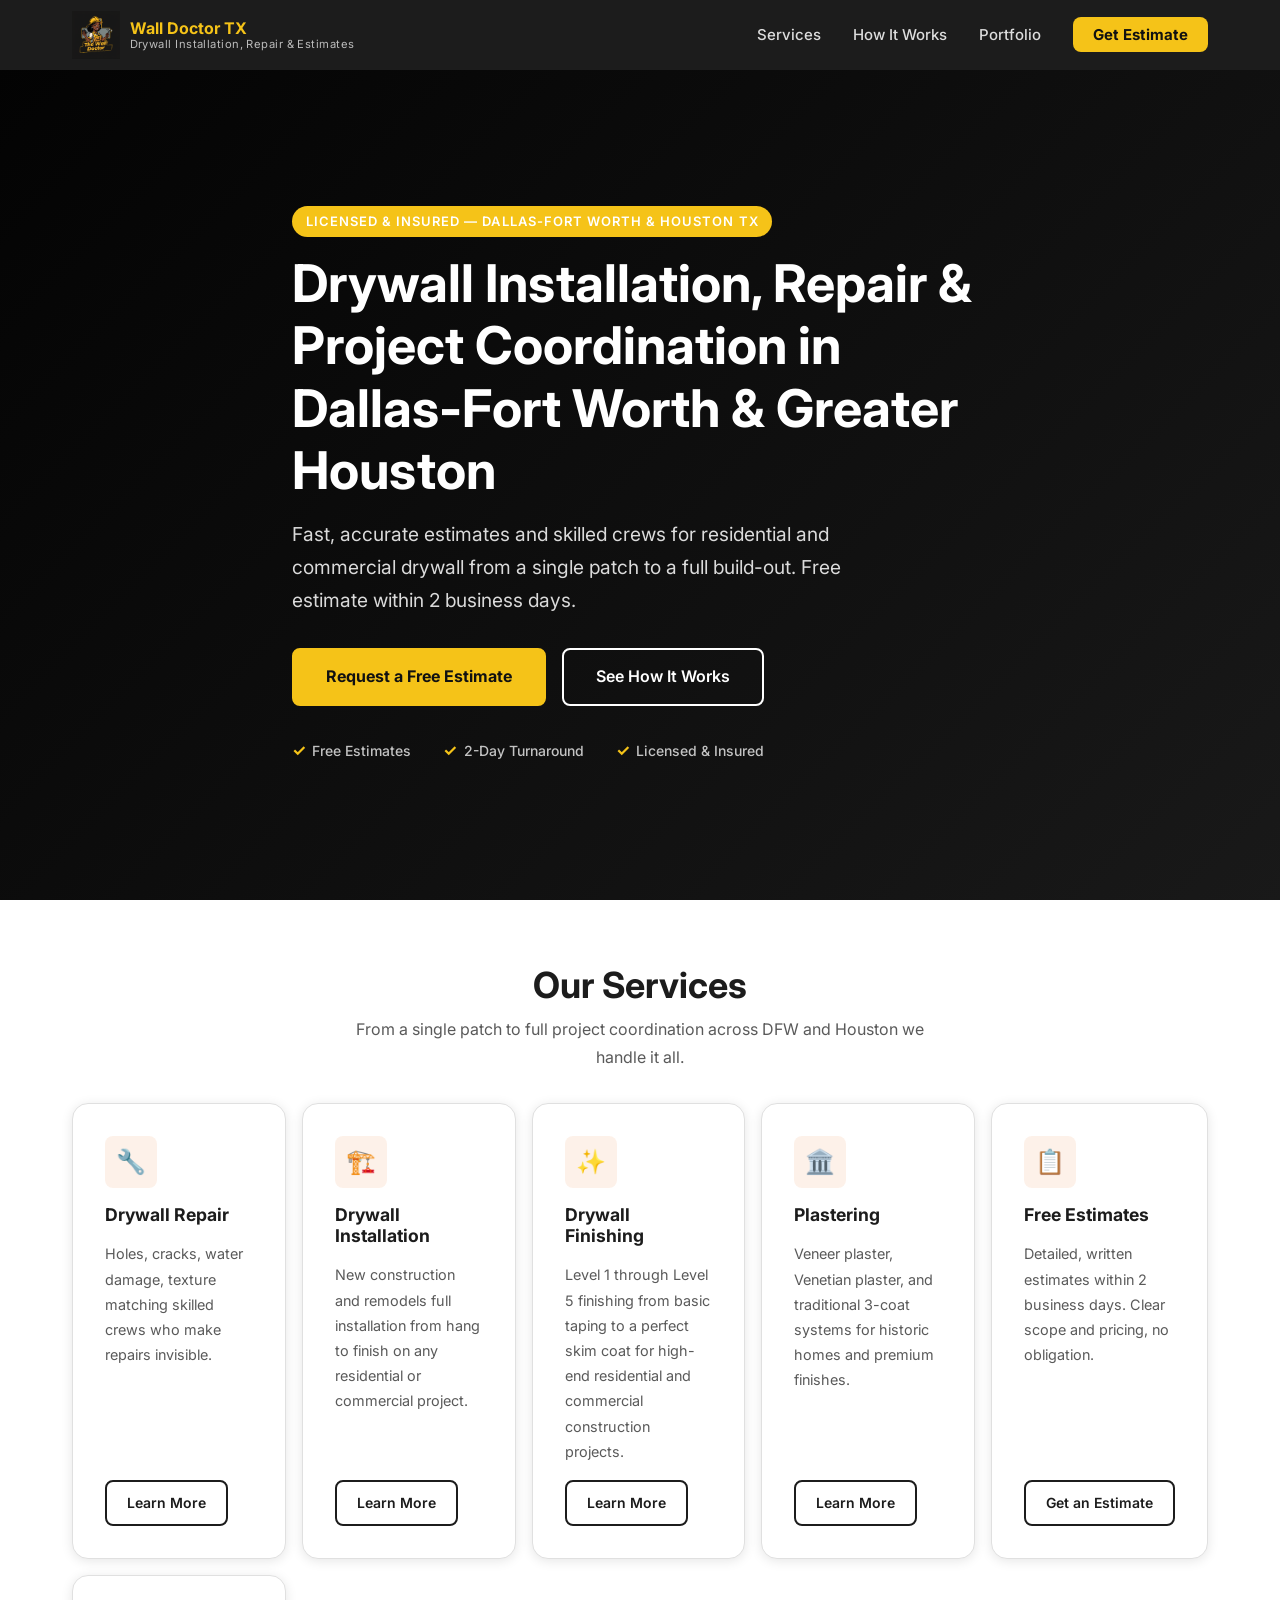
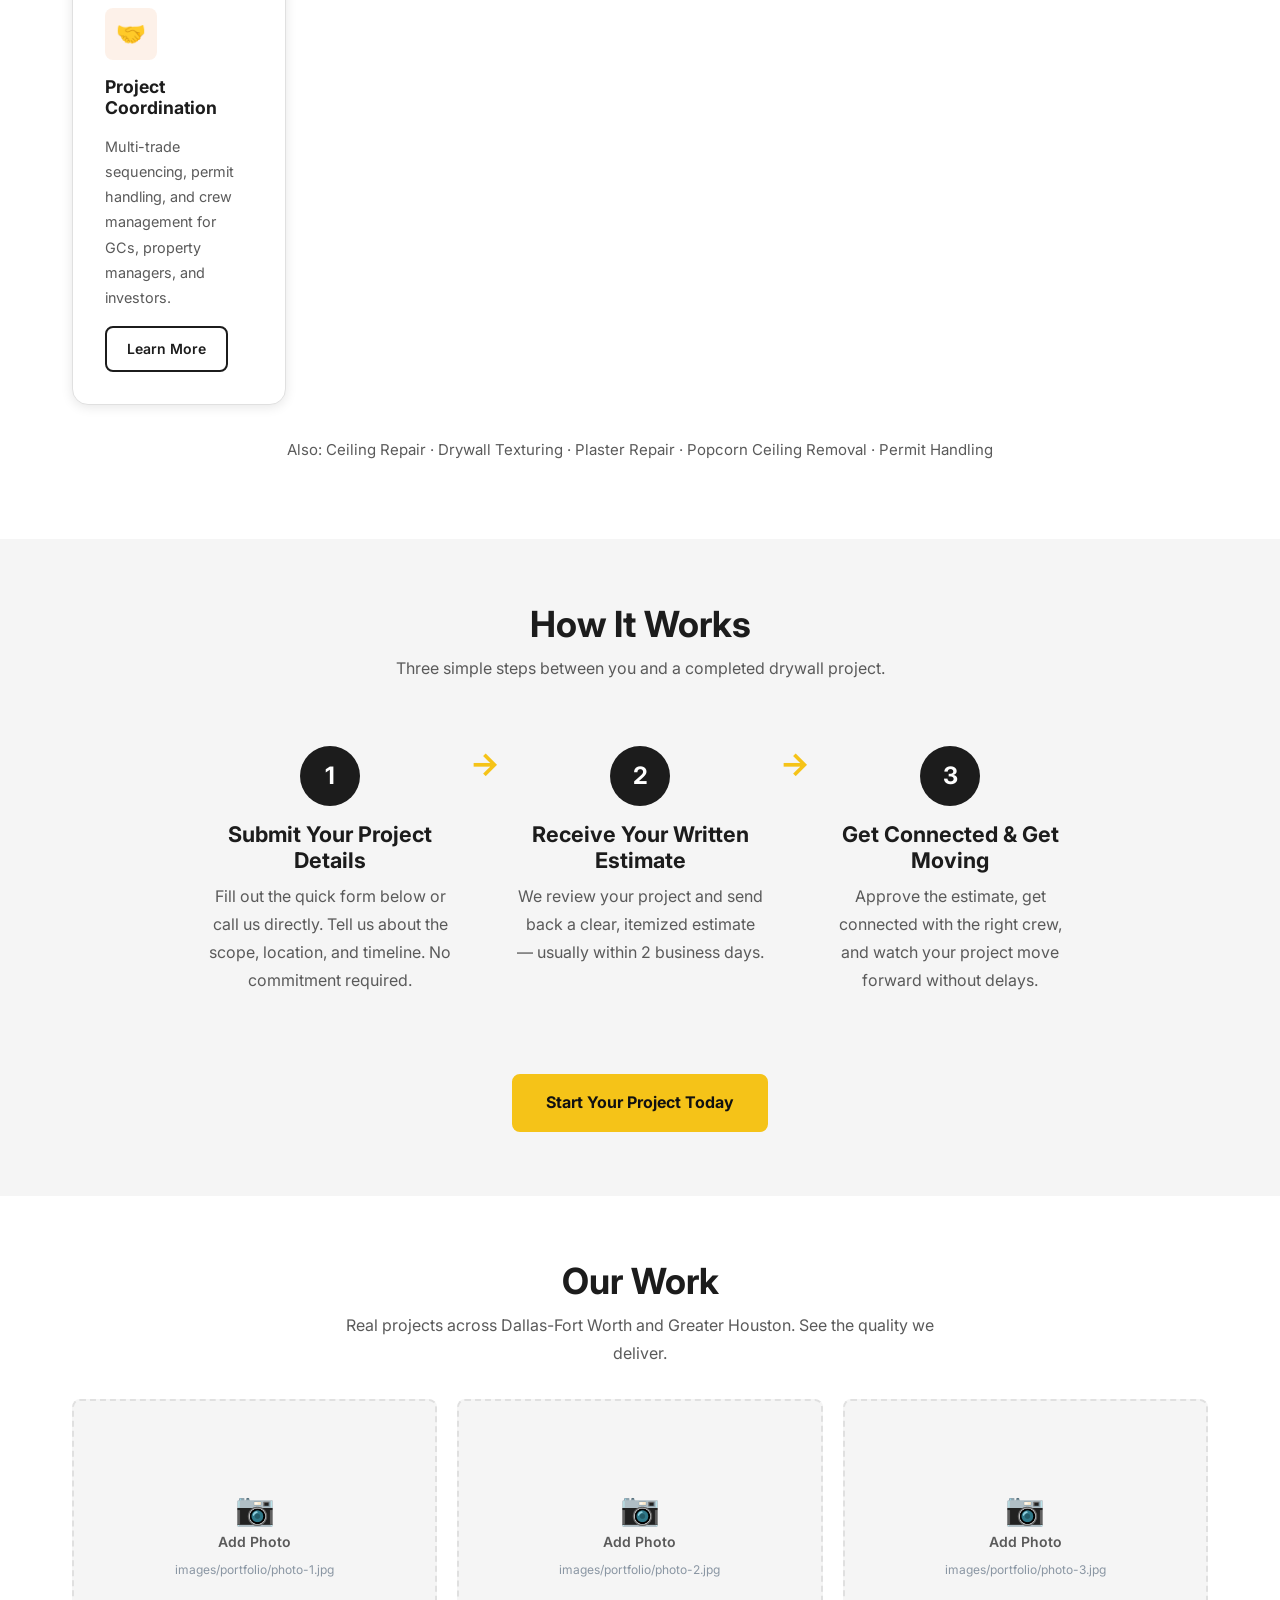
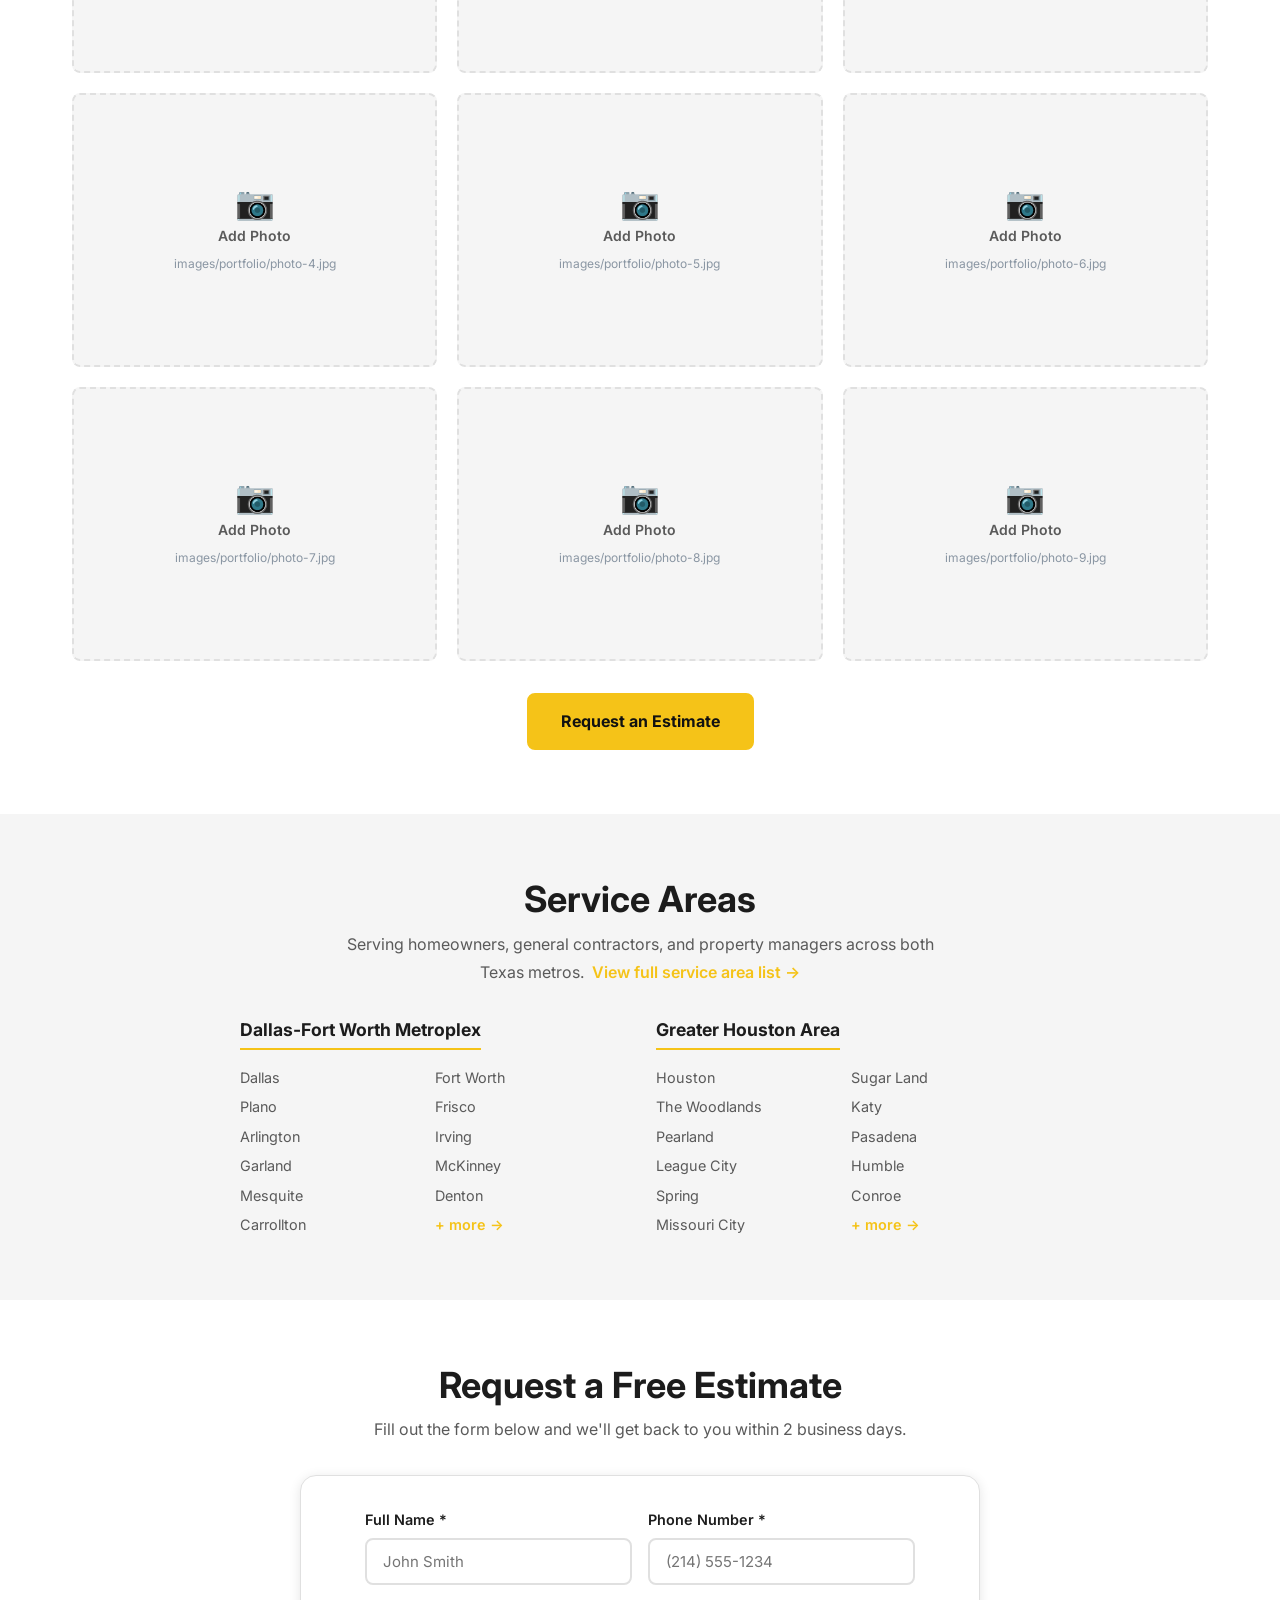
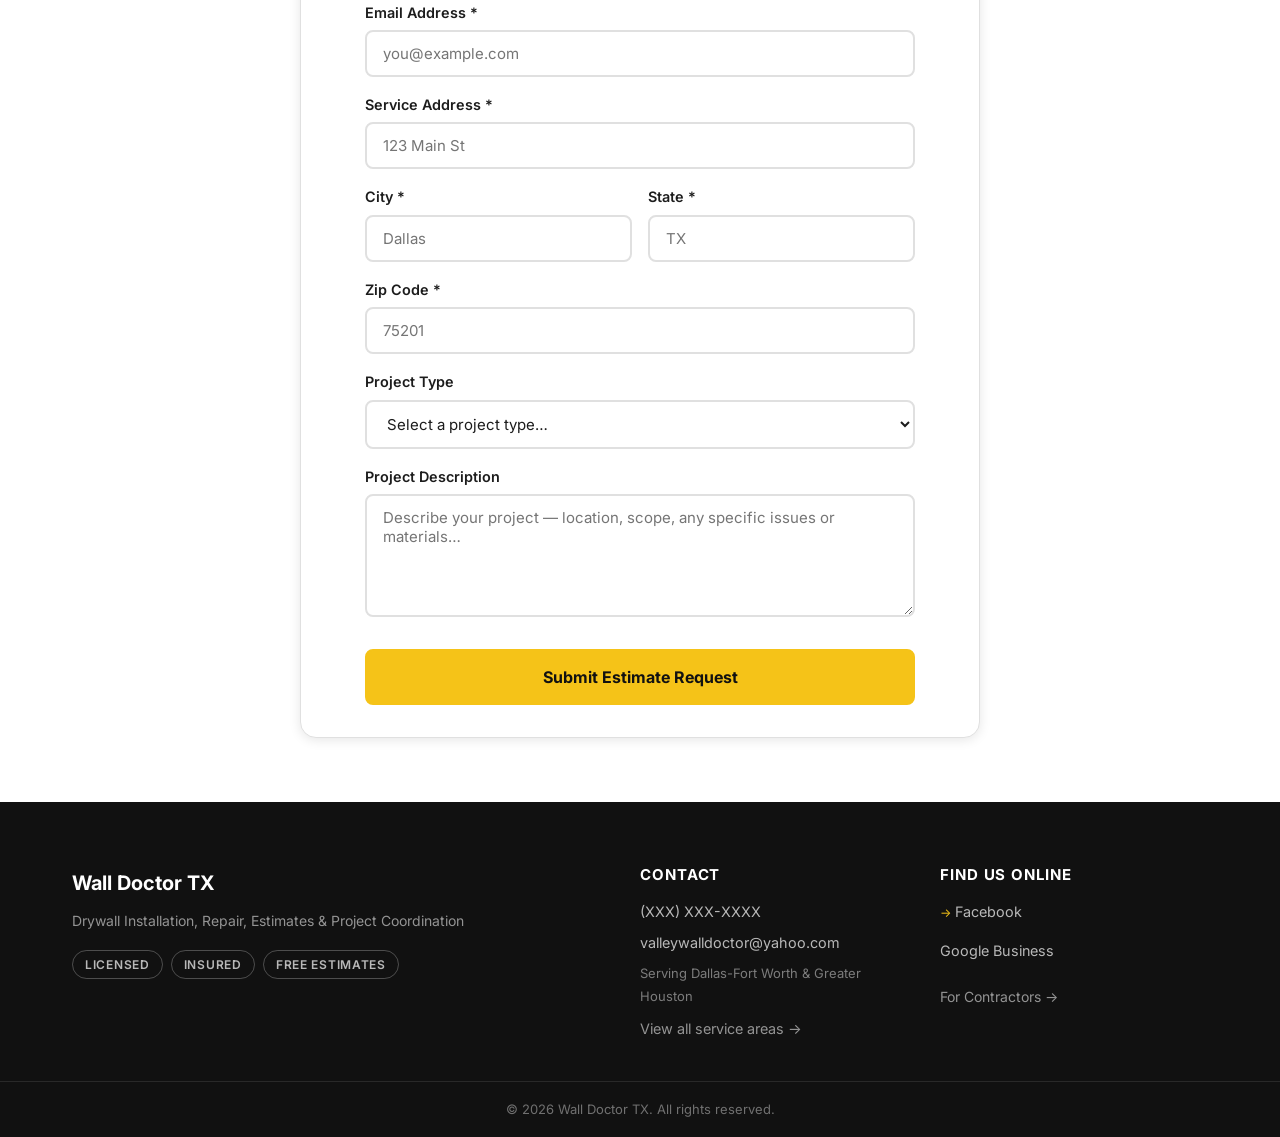
==== index.html @ 4f5fbfe9 "Updated service item on main header" ====
<!DOCTYPE html>
<html lang="en">
<head>
  <meta charset="UTF-8">
  <meta name="viewport" content="width=device-width, initial-scale=1.0">

  <title>Wall Doctor TX – Drywall Installation, Repair &amp; Estimates | Dallas-Fort Worth &amp; Houston TX</title>
  <meta name="description" content="Licensed drywall installation, repair, finishing, and project coordination in Dallas-Fort Worth and Greater Houston. Free estimates within 1 business day. Call today.">

  <!-- Open Graph -->
  <meta property="og:title" content="Wall Doctor TX – Drywall Installation, Repair &amp; Estimates">
  <meta property="og:description" content="Licensed drywall installation, repair, finishing, and project coordination in Dallas-Fort Worth and Greater Houston. Free estimates within 1 business day.">
  <meta property="og:type" content="website">
  <!-- OWNER: Add your site URL below once deployed -->
  <!-- <meta property="og:url" content="https://valleywalldoctor.com"> -->
  <!-- OWNER: Add a preview image (1200x630 recommended) -->
  <!-- <meta property="og:image" content="https://valleywalldoctor.com/images/og-image.jpg"> -->

  <!-- Schema.org LocalBusiness -->
  <script type="application/ld+json">
  {"@context":"https://schema.org","@type":"LocalBusiness","name":"Wall Doctor TX","description":"Licensed drywall installation, repair, finishing, plastering, and project coordination in Dallas-Fort Worth and Greater Houston, Texas.","telephone":"(XXX) XXX-XXXX","email":"valleywalldoctor@yahoo.com","url":"https://valleywalldoctor.com","areaServed":["Dallas-Fort Worth Metroplex","Greater Houston Area"],"address":{"@type":"PostalAddress","addressRegion":"TX","addressCountry":"US"},"priceRange":"$$","openingHoursSpecification":{"@type":"OpeningHoursSpecification","dayOfWeek":["Monday","Tuesday","Wednesday","Thursday","Friday"],"opens":"08:00","closes":"18:00"}}
  </script>

  <!-- Favicon -->
  <link rel="icon" type="image/png" href="images/logo.png">
  <link rel="apple-touch-icon" href="images/logo.png">

  <!-- Google Fonts — Inter -->
  <link rel="preconnect" href="https://fonts.googleapis.com">
  <link rel="preconnect" href="https://fonts.gstatic.com" crossorigin>
  <link href="https://fonts.googleapis.com/css2?family=Inter:wght@400;500;600;700&display=swap" rel="stylesheet">

  <link rel="stylesheet" href="css/styles.css">
</head>
<body>

  <!-- ================================================
       NAVIGATION
       ================================================ -->
  <header class="site-header" id="site-header">
    <nav class="nav-container" aria-label="Main navigation">
      <a href="#home" class="nav-logo">
        <img src="images/logo.png" alt="Wall Doctor TX logo">
        <div class="nav-logo-text">
          <strong>Wall Doctor TX</strong>
          <span>Drywall Installation, Repair &amp; Estimates</span>
        </div>
      </a>

      <ul class="nav-links" id="nav-links">
        <li class="nav-dropdown">
          <a href="service-areas.html">Services</a>
          <div class="nav-dropdown-menu">
            <a href="/services/drywall-installation.html">Drywall Installation</a>
            <a href="/services/drywall-repair.html">Drywall Repair</a>
            <a href="/services/ceiling-repair.html">Ceiling Repair</a>
            <a href="/services/drywall-finishing.html">Drywall Finishing</a>
            <a href="/services/drywall-texturing.html">Drywall Texturing</a>
            <hr class="dropdown-divider">
            <a href="/services/plastering.html">Plastering</a>
            <a href="/services/plaster-repair.html">Plaster Repair</a>
            <a href="/services/popcorn-ceiling-removal.html">Popcorn Ceiling Removal</a>
            <hr class="dropdown-divider">
            <a href="/services/drywall-estimates.html">Drywall Estimates</a>
            <a href="/services/permit-handling.html">Permit Handling</a>
            <a href="/services/project-coordination.html">Project Coordination</a>
          </div>
        </li>
        <li><a href="#how-it-works">How It Works</a></li>
        <li><a href="#portfolio">Portfolio</a></li>
        <li><a href="#estimate" class="nav-cta">Get Estimate</a></li>
      </ul>

      <button class="nav-hamburger" aria-label="Toggle menu" aria-expanded="false" aria-controls="nav-links">
        &#9776;
      </button>
    </nav>
  </header>


  <!-- ================================================
       SECTION 1: HERO
       ================================================ -->
  <section class="hero" id="home" aria-label="Hero">
    <div class="hero-overlay" aria-hidden="true"></div>
    <div class="container">
      <div class="hero-content">
        <span class="hero-badge">Licensed &amp; Insured — Dallas-Fort Worth &amp; Houston TX</span>

        <h1>Drywall Installation, Repair &amp; Project Coordination in Dallas-Fort Worth &amp; Greater Houston</h1>

        <p class="hero-sub">
          Fast, accurate estimates and skilled crews for residential and commercial drywall from a single patch to a full build-out. Free estimate within 2 business days.
        </p>

        <div class="hero-actions">
          <a href="#estimate" class="btn btn-primary">Request a Free Estimate</a>
          <a href="#how-it-works" class="btn btn-outline-white">See How It Works</a>
        </div>

        <div class="hero-trust">
          <span class="trust-item">Free Estimates</span>
          <span class="trust-item">2-Day Turnaround</span>
          <span class="trust-item">Licensed &amp; Insured</span>
        </div>
      </div>
    </div>
  </section>


  <!-- ================================================
       SECTION 2: SERVICES
       ================================================ -->
  <section class="section" id="services" aria-labelledby="services-heading">
    <div class="container">
      <h2 class="section-title" id="services-heading">Our Services</h2>
      <p class="section-subtitle">
        From a single patch to full project coordination across DFW and Houston we handle it all.
      </p>

      <div class="services-grid">

        <!-- Service 1 -->
        <div class="service-card reveal">
          <div class="service-icon" aria-hidden="true">🔧</div>
          <h3>Drywall Repair</h3>
          <p>
            Holes, cracks, water damage, texture matching skilled crews who make repairs invisible.
          </p>
          <a href="/services/drywall-repair.html" class="btn btn-secondary">Learn More</a>
        </div>

        <!-- Service 2 -->
        <div class="service-card reveal">
          <div class="service-icon" aria-hidden="true">🏗️</div>
          <h3>Drywall Installation</h3>
          <p>
            New construction and remodels full installation from hang to finish on any residential or commercial project.
          </p>
          <a href="/services/drywall-installation.html" class="btn btn-secondary">Learn More</a>
        </div>

        <!-- Service 3 -->
        <div class="service-card reveal">
          <div class="service-icon" aria-hidden="true">✨</div>
          <h3>Drywall Finishing</h3>
          <p>
            Level 1 through Level 5 finishing from basic taping to a perfect skim coat for high-end residential and commercial construction projects.
          </p>
          <a href="/services/drywall-finishing.html" class="btn btn-secondary">Learn More</a>
        </div>

        <!-- Service 4 -->
        <div class="service-card reveal">
          <div class="service-icon" aria-hidden="true">🏛️</div>
          <h3>Plastering</h3>
          <p>
            Veneer plaster, Venetian plaster, and traditional 3-coat systems for historic homes and premium finishes.
          </p>
          <a href="/services/plastering.html" class="btn btn-secondary">Learn More</a>
        </div>

        <!-- Service 5 -->
        <div class="service-card reveal">
          <div class="service-icon" aria-hidden="true">📋</div>
          <h3>Free Estimates</h3>
          <p>
            Detailed, written estimates within 2 business days. Clear scope and pricing, no obligation.
          </p>
          <a href="/services/drywall-estimates.html" class="btn btn-secondary">Get an Estimate</a>
        </div>

        <!-- Service 6 -->
        <div class="service-card reveal">
          <div class="service-icon" aria-hidden="true">🤝</div>
          <h3>Project Coordination</h3>
          <p>
            Multi-trade sequencing, permit handling, and crew management for GCs, property managers, and investors.
          </p>
          <a href="/services/project-coordination.html" class="btn btn-secondary">Learn More</a>
        </div>

      </div><!-- /.services-grid -->

      <div style="text-align:center; margin-top:2rem;">
        <p style="color:var(--color-text-light); margin-bottom:0.75rem; font-size:0.9375rem;">Also: <a href="/services/ceiling-repair.html">Ceiling Repair</a> · <a href="/services/drywall-texturing.html">Drywall Texturing</a> · <a href="/services/plaster-repair.html">Plaster Repair</a> · <a href="/services/popcorn-ceiling-removal.html">Popcorn Ceiling Removal</a> · <a href="/services/permit-handling.html">Permit Handling</a></p>
      </div>
    </div>
  </section>


  <!-- ================================================
       SECTION 3: HOW IT WORKS
       ================================================ -->
  <section class="section section-alt" id="how-it-works" aria-labelledby="hiw-heading">
    <div class="container">
      <h2 class="section-title" id="hiw-heading">How It Works</h2>
      <p class="section-subtitle">
        Three simple steps between you and a completed drywall project.
      </p>

      <div class="steps-row">

        <div class="step reveal">
          <div class="step-number" aria-hidden="true">1</div>
          <h3>Submit Your Project Details</h3>
          <p>Fill out the quick form below or call us directly. Tell us about the scope, location, and timeline. No commitment required.</p>
        </div>

        <div class="step-arrow" aria-hidden="true">&#8594;</div>

        <div class="step reveal">
          <div class="step-number" aria-hidden="true">2</div>
          <h3>Receive Your Written Estimate</h3>
          <p>We review your project and send back a clear, itemized estimate — usually within 2 business days.</p>
        </div>

        <div class="step-arrow" aria-hidden="true">&#8594;</div>

        <div class="step reveal">
          <div class="step-number" aria-hidden="true">3</div>
          <h3>Get Connected &amp; Get Moving</h3>
          <p>Approve the estimate, get connected with the right crew, and watch your project move forward without delays.</p>
        </div>

      </div><!-- /.steps-row -->

      <div class="how-it-works-cta">
        <a href="#estimate" class="btn btn-primary">Start Your Project Today</a>
      </div>
    </div>
  </section>


  <!-- ================================================
       SECTION 4: PORTFOLIO
       ================================================ -->
  <section class="section" id="portfolio" aria-labelledby="portfolio-heading">
    <div class="container">
      <h2 class="section-title" id="portfolio-heading">Our Work</h2>
      <p class="section-subtitle">
        Real projects across Dallas-Fort Worth and Greater Houston. See the quality we deliver.
      </p>

      <div class="portfolio-grid">

        <!--
          OWNER INSTRUCTIONS — How to add a photo:
          1. Name your photo file (e.g. photo-1.jpg)
          2. Drop it into the images/portfolio/ folder
          3. Delete the <div class="portfolio-placeholder"> block below
          4. Uncomment the <img> tag below it
          5. Update the alt="" text to describe the project
          Repeat for each slot (photo-1 through photo-9)
        -->

        <!-- Slot 1 -->
        <div class="portfolio-item">
          <div class="portfolio-placeholder">
            <span class="ph-icon" aria-hidden="true">📷</span>
            <span class="ph-label">Add Photo</span>
            <span class="ph-hint">images/portfolio/photo-1.jpg</span>
          </div>
          <!-- <img src="images/portfolio/photo-1.jpg" alt="Drywall repair project — [describe project here]" loading="lazy"> -->
        </div>

        <!-- Slot 2 -->
        <div class="portfolio-item">
          <div class="portfolio-placeholder">
            <span class="ph-icon" aria-hidden="true">📷</span>
            <span class="ph-label">Add Photo</span>
            <span class="ph-hint">images/portfolio/photo-2.jpg</span>
          </div>
          <!-- <img src="images/portfolio/photo-2.jpg" alt="Drywall repair project — [describe project here]" loading="lazy"> -->
        </div>

        <!-- Slot 3 -->
        <div class="portfolio-item">
          <div class="portfolio-placeholder">
            <span class="ph-icon" aria-hidden="true">📷</span>
            <span class="ph-label">Add Photo</span>
            <span class="ph-hint">images/portfolio/photo-3.jpg</span>
          </div>
          <!-- <img src="images/portfolio/photo-3.jpg" alt="Drywall repair project — [describe project here]" loading="lazy"> -->
        </div>

        <!-- Slot 4 -->
        <div class="portfolio-item">
          <div class="portfolio-placeholder">
            <span class="ph-icon" aria-hidden="true">📷</span>
            <span class="ph-label">Add Photo</span>
            <span class="ph-hint">images/portfolio/photo-4.jpg</span>
          </div>
          <!-- <img src="images/portfolio/photo-4.jpg" alt="Drywall repair project — [describe project here]" loading="lazy"> -->
        </div>

        <!-- Slot 5 -->
        <div class="portfolio-item">
          <div class="portfolio-placeholder">
            <span class="ph-icon" aria-hidden="true">📷</span>
            <span class="ph-label">Add Photo</span>
            <span class="ph-hint">images/portfolio/photo-5.jpg</span>
          </div>
          <!-- <img src="images/portfolio/photo-5.jpg" alt="Drywall repair project — [describe project here]" loading="lazy"> -->
        </div>

        <!-- Slot 6 -->
        <div class="portfolio-item">
          <div class="portfolio-placeholder">
            <span class="ph-icon" aria-hidden="true">📷</span>
            <span class="ph-label">Add Photo</span>
            <span class="ph-hint">images/portfolio/photo-6.jpg</span>
          </div>
          <!-- <img src="images/portfolio/photo-6.jpg" alt="Drywall repair project — [describe project here]" loading="lazy"> -->
        </div>

        <!-- Slot 7 -->
        <div class="portfolio-item">
          <div class="portfolio-placeholder">
            <span class="ph-icon" aria-hidden="true">📷</span>
            <span class="ph-label">Add Photo</span>
            <span class="ph-hint">images/portfolio/photo-7.jpg</span>
          </div>
          <!-- <img src="images/portfolio/photo-7.jpg" alt="Drywall repair project — [describe project here]" loading="lazy"> -->
        </div>

        <!-- Slot 8 -->
        <div class="portfolio-item">
          <div class="portfolio-placeholder">
            <span class="ph-icon" aria-hidden="true">📷</span>
            <span class="ph-label">Add Photo</span>
            <span class="ph-hint">images/portfolio/photo-8.jpg</span>
          </div>
          <!-- <img src="images/portfolio/photo-8.jpg" alt="Drywall repair project — [describe project here]" loading="lazy"> -->
        </div>

        <!-- Slot 9 -->
        <div class="portfolio-item">
          <div class="portfolio-placeholder">
            <span class="ph-icon" aria-hidden="true">📷</span>
            <span class="ph-label">Add Photo</span>
            <span class="ph-hint">images/portfolio/photo-9.jpg</span>
          </div>
          <!-- <img src="images/portfolio/photo-9.jpg" alt="Drywall repair project — [describe project here]" loading="lazy"> -->
        </div>

      </div><!-- /.portfolio-grid -->

      <div class="portfolio-cta" style="margin-top: 2rem;">
        <a href="#estimate" class="btn btn-primary">Request an Estimate</a>
      </div>
    </div>
  </section>


  <!-- ================================================
       SECTION 5: SERVICE AREAS
       ================================================ -->
  <section class="section section-alt" id="service-areas" aria-labelledby="areas-heading">
    <div class="container">
      <h2 class="section-title" id="areas-heading">Service Areas</h2>
      <p class="section-subtitle">
        Serving homeowners, general contractors, and property managers across both Texas metros.
        <a href="/service-areas.html" style="color:var(--color-orange); font-weight:600; margin-left:0.25rem;">View full service area list →</a>
      </p>

      <div style="display:grid; grid-template-columns:1fr 1fr; gap:2rem; max-width:800px; margin:0 auto;">
        <div>
          <h3 style="color:var(--color-navy); font-size:1.1rem; margin-bottom:1rem; padding-bottom:0.5rem; border-bottom:2px solid var(--color-orange); display:inline-block;">Dallas-Fort Worth Metroplex</h3>
          <ul style="list-style:none; padding:0; display:grid; grid-template-columns:1fr 1fr; gap:0.4rem;">
            <li style="font-size:0.9rem; color:var(--color-text-light);">Dallas</li>
            <li style="font-size:0.9rem; color:var(--color-text-light);">Fort Worth</li>
            <li style="font-size:0.9rem; color:var(--color-text-light);">Plano</li>
            <li style="font-size:0.9rem; color:var(--color-text-light);">Frisco</li>
            <li style="font-size:0.9rem; color:var(--color-text-light);">Arlington</li>
            <li style="font-size:0.9rem; color:var(--color-text-light);">Irving</li>
            <li style="font-size:0.9rem; color:var(--color-text-light);">Garland</li>
            <li style="font-size:0.9rem; color:var(--color-text-light);">McKinney</li>
            <li style="font-size:0.9rem; color:var(--color-text-light);">Mesquite</li>
            <li style="font-size:0.9rem; color:var(--color-text-light);">Denton</li>
            <li style="font-size:0.9rem; color:var(--color-text-light);">Carrollton</li>
            <li style="font-size:0.9rem; color:var(--color-orange); font-weight:600;"><a href="/service-areas.html" style="color:var(--color-orange);">+ more →</a></li>
          </ul>
        </div>
        <div>
          <h3 style="color:var(--color-navy); font-size:1.1rem; margin-bottom:1rem; padding-bottom:0.5rem; border-bottom:2px solid var(--color-orange); display:inline-block;">Greater Houston Area</h3>
          <ul style="list-style:none; padding:0; display:grid; grid-template-columns:1fr 1fr; gap:0.4rem;">
            <li style="font-size:0.9rem; color:var(--color-text-light);">Houston</li>
            <li style="font-size:0.9rem; color:var(--color-text-light);">Sugar Land</li>
            <li style="font-size:0.9rem; color:var(--color-text-light);">The Woodlands</li>
            <li style="font-size:0.9rem; color:var(--color-text-light);">Katy</li>
            <li style="font-size:0.9rem; color:var(--color-text-light);">Pearland</li>
            <li style="font-size:0.9rem; color:var(--color-text-light);">Pasadena</li>
            <li style="font-size:0.9rem; color:var(--color-text-light);">League City</li>
            <li style="font-size:0.9rem; color:var(--color-text-light);">Humble</li>
            <li style="font-size:0.9rem; color:var(--color-text-light);">Spring</li>
            <li style="font-size:0.9rem; color:var(--color-text-light);">Conroe</li>
            <li style="font-size:0.9rem; color:var(--color-text-light);">Missouri City</li>
            <li style="font-size:0.9rem; color:var(--color-orange); font-weight:600;"><a href="/service-areas.html" style="color:var(--color-orange);">+ more →</a></li>
          </ul>
        </div>
      </div>
    </div>
  </section>


  <!-- ================================================
       SECTION 6: ESTIMATE FORM
       ================================================ -->
  <section class="section" id="estimate" aria-labelledby="form-heading">
    <div class="container">
      <h2 class="section-title" id="form-heading">Request a Free Estimate</h2>
      <p class="section-subtitle">
        Fill out the form below and we'll get back to you within 2 business days.
      </p>

      <div class="native-form">
        <form id="estimate-form">

          <div class="form-row">
            <div class="form-group">
              <label for="name">Full Name *</label>
              <input
                type="text"
                id="name"
                name="name"
                placeholder="John Smith"
                required
                autocomplete="name">
            </div>
            <div class="form-group">
              <label for="phone">Phone Number *</label>
              <input
                type="tel"
                id="phone"
                name="phone"
                placeholder="(214) 555-1234"
                required
                autocomplete="tel">
            </div>
          </div>

          <div class="form-group">
            <label for="email">Email Address *</label>
            <input
              type="email"
              id="email"
              name="email"
              placeholder="you@example.com"
              required
              autocomplete="email">
          </div>

          <div class="form-group">
            <label for="service-address">Service Address *</label>
            <input
              type="text"
              id="service-address"
              name="service_address"
              placeholder="123 Main St"
              required
              autocomplete="street-address">
          </div>

          <div class="form-row">
            <div class="form-group">
              <label for="city">City *</label>
              <input
                type="text"
                id="city"
                name="city"
                placeholder="Dallas"
                required
                autocomplete="address-level2">
            </div>
            <div class="form-group">
              <label for="state">State *</label>
              <input
                type="text"
                id="state"
                name="state"
                placeholder="TX"
                required
                autocomplete="address-level1"
                maxlength="2">
            </div>
          </div>

          <div class="form-group">
            <label for="zip-code">Zip Code *</label>
            <input
              type="text"
              id="zip-code"
              name="zip_code"
              placeholder="75201"
              required
              autocomplete="postal-code"
              inputmode="numeric"
              pattern="[0-9]{5}(?:-[0-9]{4})?">
          </div>

          <div class="form-group">
            <label for="project-type">Project Type</label>
            <select id="project-type" name="project_type">
              <option value="">Select a project type…</option>
              <option value="Drywall Repair">Drywall Repair</option>
              <option value="Drywall Installation">Drywall Installation</option>
              <option value="Ceiling Repair">Ceiling Repair</option>
              <option value="Drywall Finishing">Drywall Finishing</option>
              <option value="Drywall Texturing">Drywall Texturing</option>
              <option value="Plastering">Plastering</option>
              <option value="Plaster Repair">Plaster Repair</option>
              <option value="Popcorn Ceiling Removal">Popcorn Ceiling Removal</option>
              <option value="Permit Handling">Permit Handling</option>
              <option value="Project Coordination">Project Coordination</option>
              <option value="Other">Other</option>
            </select>
          </div>

          <div class="form-group">
            <label for="description">Project Description</label>
            <textarea
              id="description"
              name="description"
              rows="5"
              placeholder="Describe your project — location, scope, any specific issues or materials…"></textarea>
          </div>

          <button type="submit" class="btn btn-primary form-submit" id="form-submit-btn">
            Submit Estimate Request
          </button>

        </form>
      </div>

    </div>
  </section>


  <!-- ================================================
       FOOTER / CONTACT
       ================================================ -->
  <footer class="site-footer" id="contact" aria-label="Footer and contact info">
    <div class="container footer-grid">

      <!-- Brand column -->
      <div class="footer-brand">
        <p class="footer-logo">Wall Doctor TX</p>
        <p class="footer-tagline">Drywall Installation, Repair, Estimates &amp; Project Coordination</p>
        <div class="footer-brand-badges">
          <span class="footer-badge">Licensed</span>
          <span class="footer-badge">Insured</span>
          <span class="footer-badge">Free Estimates</span>
        </div>
      </div>

      <!-- Contact column -->
      <div class="footer-section">
        <h4>Contact</h4>
        <!-- OWNER: Replace with your Texas phone number -->
        <a href="tel:+1XXXXXXXXXX">(XXX) XXX-XXXX</a>
        <a href="mailto:valleywalldoctor@yahoo.com">valleywalldoctor@yahoo.com</a>
        <p style="margin-top: 0.5rem; font-size: 0.8125rem; color: rgba(255,255,255,0.45);">
          Serving Dallas-Fort Worth &amp; Greater Houston
        </p>
        <p style="margin-top:0.25rem; font-size:0.8125rem; color:rgba(255,255,255,0.45);">
          <a href="/service-areas.html" style="color:rgba(255,255,255,0.55);">View all service areas →</a>
        </p>
      </div>

      <!-- Social column -->
      <div class="footer-section">
        <h4>Find Us Online</h4>
        <div class="social-links">
          <!-- OWNER: Replace href with your actual Facebook page URL -->
          <a
            href="https://www.facebook.com/thevalleywalldoctor"
            class="social-link"
            target="_blank"
            rel="noopener noreferrer"
            aria-label="Follow us on Facebook">
            Facebook
          </a>
          <!-- OWNER: Replace href with your actual Google Business profile URL -->
          <a
            href="https://share.google/Pvz0wdpNbCGacutjM
            class="social-link"
            target="_blank"
            rel="noopener noreferrer"
            aria-label="View our Google Business profile">
            Google Business
          </a>
        </div>
        <div style="margin-top:1rem;">
          <a href="/for-contractors.html" style="font-size:0.875rem; color:rgba(255,255,255,0.55);">For Contractors →</a>
        </div>
      </div>

    </div><!-- /.footer-grid -->

    <div class="footer-bottom">
      <div class="container">
        <p>&copy; 2026 Wall Doctor TX. All rights reserved.</p>
      </div>
    </div>
  </footer>


  <!-- ================================================
       SCRIPTS
       ================================================ -->
  <script src="js/main.js"></script>

</body>
</html>
---- css/styles.css ----
/* =====================================================
   1. CSS CUSTOM PROPERTIES (Design Tokens)
   OWNER: Change values here to rebrand the entire site
   ===================================================== */
:root {
  /* Brand colors matched to The Wall Doctor logo */
  --color-navy:       #1c1c1c;   /* near-black from logo background */
  --color-navy-dark:  #111111;
  --color-navy-light: #2a2a2a;
  --color-orange:     #f5c318;   /* golden yellow from logo */
  --color-orange-hover: #e0b010;
  --color-white:      #ffffff;
  --color-gray-light: #f5f5f5;
  --color-gray-mid:   #e0e0e0;
  --color-gray-dark:  #8a96a3;
  --color-text:       #1c1c1c;
  --color-text-light: #5a5a5a;

  --font-primary: 'Inter', 'Segoe UI', Arial, sans-serif;

  --spacing-xs: 0.5rem;
  --spacing-sm: 1rem;
  --spacing-md: 2rem;
  --spacing-lg: 4rem;
  --spacing-xl: 6rem;

  --radius-sm: 4px;
  --radius-md: 8px;
  --radius-lg: 16px;

  --shadow-card:  0 2px 12px rgba(0, 0, 0, 0.10);
  --shadow-hover: 0 6px 24px rgba(0, 0, 0, 0.20);
  --shadow-nav:   0 2px 16px rgba(0, 0, 0, 0.25);

  --transition: 0.25s ease;

  --nav-height: 70px;
  --container-max: 1200px;
}

/* =====================================================
   2. RESET & BASE
   ===================================================== */
*, *::before, *::after {
  box-sizing: border-box;
  margin: 0;
  padding: 0;
}

html {
  scroll-behavior: smooth;
  scroll-padding-top: var(--nav-height);
  font-size: 16px;
}

body {
  font-family: var(--font-primary);
  color: var(--color-text);
  background-color: var(--color-white);
  line-height: 1.6;
  -webkit-font-smoothing: antialiased;
}

img {
  max-width: 100%;
  display: block;
}

a {
  color: inherit;
  text-decoration: none;
}

ul {
  list-style: none;
}

/* =====================================================
   3. TYPOGRAPHY
   ===================================================== */
h1, h2, h3, h4 {
  font-weight: 700;
  line-height: 1.2;
  color: var(--color-navy);
}

h1 { font-size: clamp(1.75rem, 4vw, 2.75rem); }
h2 { font-size: clamp(1.5rem, 3vw, 2.25rem); }
h3 { font-size: clamp(1.1rem, 2vw, 1.35rem); }

p {
  color: var(--color-text-light);
  line-height: 1.75;
}

/* =====================================================
   4. LAYOUT UTILITIES
   ===================================================== */
.container {
  max-width: var(--container-max);
  margin: 0 auto;
  padding: 0 var(--spacing-md);
}

.section {
  padding: var(--spacing-lg) 0;
}

.section-alt {
  background-color: var(--color-gray-light);
}

.section-title {
  text-align: center;
  margin-bottom: var(--spacing-xs);
  color: var(--color-navy);
}

.section-subtitle {
  text-align: center;
  max-width: 600px;
  margin: 0 auto var(--spacing-md);
  color: var(--color-text-light);
}

/* =====================================================
   5. BUTTONS
   ===================================================== */
.btn {
  display: inline-block;
  padding: 0.875rem 2rem;
  border-radius: var(--radius-md);
  font-size: 1rem;
  font-weight: 600;
  font-family: var(--font-primary);
  cursor: pointer;
  transition: background-color var(--transition), transform var(--transition), box-shadow var(--transition);
  border: 2px solid transparent;
  text-align: center;
  white-space: nowrap;
}

.btn-primary {
  background-color: var(--color-orange);
  color: var(--color-navy-dark);   /* dark text on yellow for contrast */
  border-color: var(--color-orange);
  font-weight: 700;
}

.btn-primary:hover,
.btn-primary:focus {
  background-color: var(--color-orange-hover);
  border-color: var(--color-orange-hover);
  transform: translateY(-2px);
  box-shadow: 0 4px 16px rgba(245, 195, 24, 0.40);
}

.btn-secondary {
  background-color: transparent;
  color: var(--color-navy);
  border-color: var(--color-navy);
}

.btn-secondary:hover,
.btn-secondary:focus {
  background-color: var(--color-navy);
  color: var(--color-white);
  transform: translateY(-2px);
}

.btn-outline-white {
  background-color: transparent;
  color: var(--color-white);
  border-color: var(--color-white);
}

.btn-outline-white:hover,
.btn-outline-white:focus {
  background-color: var(--color-white);
  color: var(--color-navy);
  transform: translateY(-2px);
}

/* =====================================================
   6. NAVIGATION
   ===================================================== */
.site-header {
  position: sticky;
  top: 0;
  z-index: 100;
  background-color: var(--color-navy);
  height: var(--nav-height);
  display: flex;
  align-items: center;
  transition: box-shadow var(--transition);
}

.site-header.scrolled {
  box-shadow: var(--shadow-nav);
}

.nav-container {
  max-width: var(--container-max);
  margin: 0 auto;
  padding: 0 var(--spacing-md);
  width: 100%;
  display: flex;
  align-items: center;
  justify-content: space-between;
  gap: var(--spacing-md);
}

.nav-logo {
  display: flex;
  align-items: center;
  gap: 0.6rem;
  font-size: 1.15rem;
  font-weight: 700;
  color: var(--color-white);
  white-space: nowrap;
  flex-shrink: 0;
}

.nav-logo img {
  height: 48px;
  width: auto;
  display: block;
  /* remove black background from logo for nav */
  mix-blend-mode: normal;
}

.nav-logo-text {
  display: flex;
  flex-direction: column;
  line-height: 1.15;
  font-size: 0.9rem;
}

.nav-logo-text strong {
  color: var(--color-orange);
  font-size: 1rem;
  font-weight: 700;
}

.nav-logo-text span {
  color: rgba(255,255,255,0.7);
  font-size: 0.7rem;
  font-weight: 400;
  letter-spacing: 0.04em;
}

.nav-links {
  display: flex;
  align-items: center;
  gap: var(--spacing-md);
}

/* Nav dropdown (Services menu) */
.nav-dropdown {
  position: relative;
}
.nav-dropdown > a::after {
  content: ' ▾';
  font-size: 0.7rem;
  opacity: 0.7;
}
.nav-dropdown-menu {
  display: none;
  position: absolute;
  top: calc(100% + 12px);
  left: 50%;
  transform: translateX(-50%);
  background-color: var(--color-navy-dark);
  min-width: 240px;
  border-radius: var(--radius-md);
  padding: 0.5rem 0;
  box-shadow: 0 8px 32px rgba(0,0,0,0.35);
  z-index: 200;
  border: 1px solid rgba(255,255,255,0.08);
}
.nav-dropdown:hover .nav-dropdown-menu,
.nav-dropdown.open .nav-dropdown-menu {
  display: block;
}
.nav-dropdown-menu a {
  display: block;
  padding: 0.55rem 1.25rem;
  font-size: 0.875rem;
  color: rgba(255,255,255,0.78);
  transition: background-color var(--transition), color var(--transition);
  white-space: nowrap;
}
.nav-dropdown-menu a::after { display: none; }
.nav-dropdown-menu a:hover {
  background-color: rgba(245,195,24,0.12);
  color: var(--color-orange);
}
.nav-dropdown-menu .dropdown-divider {
  border: none;
  border-top: 1px solid rgba(255,255,255,0.08);
  margin: 0.35rem 0;
}

.nav-links a {
  color: rgba(255,255,255,0.85);
  font-size: 0.9375rem;
  font-weight: 500;
  transition: color var(--transition);
  position: relative;
  padding-bottom: 2px;
}

.nav-links a::after {
  content: '';
  position: absolute;
  bottom: -2px;
  left: 0;
  width: 0;
  height: 2px;
  background-color: var(--color-orange);
  transition: width var(--transition);
}

.nav-links a:hover,
.nav-links a.active {
  color: var(--color-white);
}

.nav-links a:hover::after,
.nav-links a.active::after {
  width: 100%;
}

.nav-links .nav-cta {
  background-color: var(--color-orange);
  color: var(--color-navy-dark);
  padding: 0.5rem 1.25rem;
  border-radius: var(--radius-md);
  font-weight: 700;
}

.nav-links .nav-cta::after {
  display: none;
}

.nav-links .nav-cta:hover {
  background-color: var(--color-orange-hover);
  color: var(--color-white);
  transform: translateY(-1px);
}

.nav-hamburger {
  display: none;
  background: none;
  border: none;
  color: var(--color-white);
  font-size: 1.5rem;
  cursor: pointer;
  padding: var(--spacing-xs);
  line-height: 1;
}

/* =====================================================
   7. HERO SECTION
   ===================================================== */
.hero {
  position: relative;
  min-height: calc(100vh - var(--nav-height));
  /* OWNER: Replace images/hero-bg.jpg with your own hero photo */
  background-image: url('../images/hero-bg.jpg');
  background-size: cover;
  background-position: center;
  background-color: var(--color-navy-dark); /* fallback if no image */
  display: flex;
  align-items: center;
}

.hero-overlay {
  position: absolute;
  inset: 0;
  background: linear-gradient(
    135deg,
    rgba(0, 0, 0, 0.82) 0%,
    rgba(28, 28, 28, 0.72) 100%
  );
}

.hero-content {
  position: relative;
  z-index: 1;
  color: var(--color-white);
  max-width: 760px;
  padding: var(--spacing-lg) var(--spacing-md);
}

.hero-badge {
  display: inline-block;
  background-color: var(--color-orange);
  color: var(--color-white);
  font-size: 0.8125rem;
  font-weight: 600;
  text-transform: uppercase;
  letter-spacing: 0.08em;
  padding: 0.3rem 0.85rem;
  border-radius: 2rem;
  margin-bottom: var(--spacing-sm);
}

.hero h1 {
  color: var(--color-white);
  margin-bottom: var(--spacing-sm);
  font-size: clamp(2rem, 5vw, 3.25rem);
}

.hero-sub {
  font-size: clamp(1rem, 2vw, 1.2rem);
  color: rgba(255,255,255,0.85);
  margin-bottom: var(--spacing-md);
  max-width: 600px;
  line-height: 1.7;
}

.hero-actions {
  display: flex;
  gap: var(--spacing-sm);
  flex-wrap: wrap;
  align-items: center;
}

.hero-trust {
  margin-top: var(--spacing-md);
  display: flex;
  gap: var(--spacing-md);
  flex-wrap: wrap;
}

.trust-item {
  display: flex;
  align-items: center;
  gap: 0.4rem;
  color: rgba(255,255,255,0.75);
  font-size: 0.875rem;
  font-weight: 500;
}

.trust-item::before {
  content: '✓';
  color: var(--color-orange);
  font-weight: 700;
  font-size: 1rem;
}

/* =====================================================
   8. SERVICES SECTION
   ===================================================== */
.services-grid {
  display: grid;
  grid-template-columns: repeat(5, 1fr);
  gap: var(--spacing-sm);
  margin-bottom: var(--spacing-md);
}

.service-card {
  background-color: var(--color-white);
  border-radius: var(--radius-lg);
  padding: var(--spacing-md);
  box-shadow: var(--shadow-card);
  transition: box-shadow var(--transition), transform var(--transition);
  display: flex;
  flex-direction: column;
  align-items: flex-start;
  gap: var(--spacing-sm);
  border: 1px solid var(--color-gray-mid);
}

.service-card:hover {
  box-shadow: var(--shadow-hover);
  transform: translateY(-4px);
}

.service-icon {
  width: 52px;
  height: 52px;
  background-color: rgba(232, 114, 42, 0.1);
  border-radius: var(--radius-md);
  display: flex;
  align-items: center;
  justify-content: center;
  font-size: 1.5rem;
  flex-shrink: 0;
}

.service-card h3 {
  margin: 0;
  font-size: 1.1rem;
}

.service-card p {
  font-size: 0.9rem;
  flex-grow: 1;
}

.service-card .btn {
  padding: 0.6rem 1.25rem;
  font-size: 0.875rem;
  margin-top: auto;
}

/* =====================================================
   9. HOW IT WORKS SECTION
   ===================================================== */
.steps-row {
  display: flex;
  align-items: flex-start;
  justify-content: center;
  gap: 0;
  margin-bottom: var(--spacing-md);
}

.step {
  flex: 1;
  max-width: 280px;
  text-align: center;
  padding: var(--spacing-md) var(--spacing-sm);
}

.step-number {
  width: 60px;
  height: 60px;
  border-radius: 50%;
  background-color: var(--color-navy);
  color: var(--color-white);
  font-size: 1.5rem;
  font-weight: 700;
  display: flex;
  align-items: center;
  justify-content: center;
  margin: 0 auto var(--spacing-sm);
}

.step h3 {
  margin-bottom: var(--spacing-xs);
}

.step-arrow {
  font-size: 2rem;
  color: var(--color-orange);
  display: flex;
  align-items: center;
  padding-top: 1.5rem;
  flex-shrink: 0;
  font-weight: 700;
}

.how-it-works-cta {
  text-align: center;
  padding-top: var(--spacing-sm);
}

/* =====================================================
   10. PORTFOLIO SECTION
   ===================================================== */
.portfolio-grid {
  display: grid;
  grid-template-columns: repeat(3, 1fr);
  gap: 1.25rem;
  margin-bottom: var(--spacing-md);
}

.portfolio-item {
  aspect-ratio: 4 / 3;
  overflow: hidden;
  border-radius: var(--radius-md);
  background-color: var(--color-gray-light);
  position: relative;
}

.portfolio-item img {
  width: 100%;
  height: 100%;
  object-fit: cover;
  transition: transform 0.4s ease;
  display: block;
}

.portfolio-item:hover img {
  transform: scale(1.05);
}

/* Placeholder shown until owner adds real photos */
.portfolio-placeholder {
  width: 100%;
  height: 100%;
  display: flex;
  flex-direction: column;
  align-items: center;
  justify-content: center;
  border: 2px dashed var(--color-gray-mid);
  border-radius: var(--radius-md);
  color: var(--color-text-light);
  gap: 0.4rem;
  text-align: center;
  padding: var(--spacing-sm);
  cursor: default;
}

.portfolio-placeholder .ph-icon {
  font-size: 2rem;
  color: var(--color-gray-dark);
  line-height: 1;
}

.portfolio-placeholder .ph-label {
  font-weight: 600;
  font-size: 0.875rem;
  color: var(--color-text-light);
}

.portfolio-placeholder .ph-hint {
  font-size: 0.75rem;
  color: var(--color-gray-dark);
  word-break: break-all;
}

.portfolio-cta {
  text-align: center;
}

/* =====================================================
   11. ESTIMATE FORM SECTION
   ===================================================== */
.native-form {
  max-width: 680px;
  margin: 0 auto;
  background-color: var(--color-white);
  border-radius: var(--radius-lg);
  padding: var(--spacing-md) var(--spacing-lg);
  box-shadow: var(--shadow-card);
  border: 1px solid var(--color-gray-mid);
}

.form-row {
  display: grid;
  grid-template-columns: 1fr 1fr;
  gap: var(--spacing-sm);
}

.form-group {
  display: flex;
  flex-direction: column;
  gap: 0.4rem;
  margin-bottom: var(--spacing-sm);
}

.form-group label {
  font-weight: 600;
  font-size: 0.9rem;
  color: var(--color-navy);
}

.form-group input,
.form-group select,
.form-group textarea {
  padding: 0.75rem 1rem;
  border: 2px solid var(--color-gray-mid);
  border-radius: var(--radius-md);
  font-family: var(--font-primary);
  font-size: 0.9375rem;
  color: var(--color-text);
  background-color: var(--color-white);
  transition: border-color var(--transition), box-shadow var(--transition);
  width: 100%;
}

.form-group input:focus,
.form-group select:focus,
.form-group textarea:focus {
  outline: none;
  border-color: var(--color-navy);
  box-shadow: 0 0 0 3px rgba(26, 58, 92, 0.12);
}

.form-group input[type="file"] {
  padding: 0.6rem 1rem;
  cursor: pointer;
}

.form-group small {
  font-size: 0.8rem;
  color: var(--color-gray-dark);
}

.form-group textarea {
  resize: vertical;
  min-height: 120px;
}

.form-submit {
  margin-top: var(--spacing-sm);
  width: 100%;
  padding: 1rem;
  font-size: 1rem;
}

.form-success {
  text-align: center;
  padding: var(--spacing-md);
}

.form-success h3 {
  color: var(--color-navy);
  margin-bottom: var(--spacing-xs);
}

/* =====================================================
   12. FOOTER
   ===================================================== */
.site-footer {
  background-color: var(--color-navy-dark);
  color: rgba(255,255,255,0.75);
  padding: var(--spacing-lg) 0 0;
}

.footer-grid {
  display: grid;
  grid-template-columns: 2fr 1fr 1fr;
  gap: var(--spacing-md);
  margin-bottom: var(--spacing-md);
}

.footer-logo {
  font-size: 1.25rem;
  font-weight: 700;
  color: var(--color-white);
  margin-bottom: var(--spacing-xs);
}

.footer-tagline {
  font-size: 0.875rem;
  color: rgba(255,255,255,0.55);
  margin-bottom: var(--spacing-sm);
}

.footer-brand-badges {
  display: flex;
  gap: var(--spacing-xs);
  flex-wrap: wrap;
  margin-top: var(--spacing-sm);
}

.footer-badge {
  display: inline-block;
  border: 1px solid rgba(255,255,255,0.25);
  border-radius: 2rem;
  padding: 0.25rem 0.75rem;
  font-size: 0.75rem;
  font-weight: 600;
  color: rgba(255,255,255,0.7);
  text-transform: uppercase;
  letter-spacing: 0.06em;
}

.footer-section h4 {
  color: var(--color-white);
  font-size: 0.9375rem;
  margin-bottom: var(--spacing-sm);
  text-transform: uppercase;
  letter-spacing: 0.06em;
}

.footer-section p,
.footer-section a {
  display: block;
  font-size: 0.9rem;
  color: rgba(255,255,255,0.7);
  margin-bottom: 0.5rem;
  transition: color var(--transition);
}

.footer-section a:hover {
  color: var(--color-orange);
}

.social-links {
  display: flex;
  flex-direction: column;
  gap: 0.5rem;
}

.social-link {
  display: inline-flex;
  align-items: center;
  gap: 0.4rem;
  font-size: 0.9rem;
  color: rgba(255,255,255,0.7);
  transition: color var(--transition);
}

.social-link:hover {
  color: var(--color-orange);
}

.social-link::before {
  content: '→';
  color: var(--color-orange);
  font-size: 0.75rem;
}

.footer-bottom {
  border-top: 1px solid rgba(255,255,255,0.1);
  padding: var(--spacing-sm) 0;
  text-align: center;
}

.footer-bottom p {
  font-size: 0.8125rem;
  color: rgba(255,255,255,0.4);
}

/* =====================================================
   13. RESPONSIVE BREAKPOINTS
   ===================================================== */

/* Tablet */
@media (max-width: 1024px) {
  .services-grid {
    grid-template-columns: repeat(2, 1fr);
  }

  .footer-grid {
    grid-template-columns: 1fr 1fr;
  }

  .footer-brand {
    grid-column: span 2;
  }
}

/* Mobile */
@media (max-width: 768px) {
  :root {
    --spacing-lg: 3rem;
    --spacing-xl: 4rem;
  }

  /* Nav */
  .nav-hamburger {
    display: block;
  }

  .nav-links {
    display: none;
    position: absolute;
    top: var(--nav-height);
    left: 0;
    right: 0;
    background-color: var(--color-navy-dark);
    flex-direction: column;
    align-items: stretch;
    gap: 0;
    padding: var(--spacing-sm) 0;
    border-top: 1px solid rgba(255,255,255,0.1);
    box-shadow: 0 8px 24px rgba(0,0,0,0.3);
  }

  .nav-links.nav-open {
    display: flex;
  }

  .nav-links a {
    padding: 0.85rem var(--spacing-md);
    border-bottom: 1px solid rgba(255,255,255,0.06);
  }

  .nav-links a::after {
    display: none;
  }

  .nav-links .nav-cta {
    margin: var(--spacing-sm) var(--spacing-md);
    text-align: center;
    border-radius: var(--radius-md);
    padding: 0.85rem;
  }

  .site-header {
    position: sticky;
  }

  /* Hero */
  .hero-content {
    padding: var(--spacing-md);
  }

  .hero-actions {
    flex-direction: column;
    align-items: flex-start;
  }

  .hero-actions .btn {
    width: 100%;
    text-align: center;
  }

  /* Services */
  .services-grid {
    grid-template-columns: 1fr;
  }

  /* How it works */
  .steps-row {
    flex-direction: column;
    align-items: center;
  }

  .step-arrow {
    transform: rotate(90deg);
    padding-top: 0;
    font-size: 1.5rem;
  }

  .step {
    max-width: 100%;
    width: 100%;
  }

  /* Portfolio */
  .portfolio-grid {
    grid-template-columns: repeat(2, 1fr);
  }

  /* Form */
  .form-row {
    grid-template-columns: 1fr;
  }

  .native-form {
    padding: var(--spacing-md);
  }


  /* Footer */
  .footer-grid {
    grid-template-columns: 1fr;
  }

  .footer-brand {
    grid-column: span 1;
  }
}

/* Small mobile */
@media (max-width: 480px) {
  .portfolio-grid {
    grid-template-columns: 1fr;
  }
}
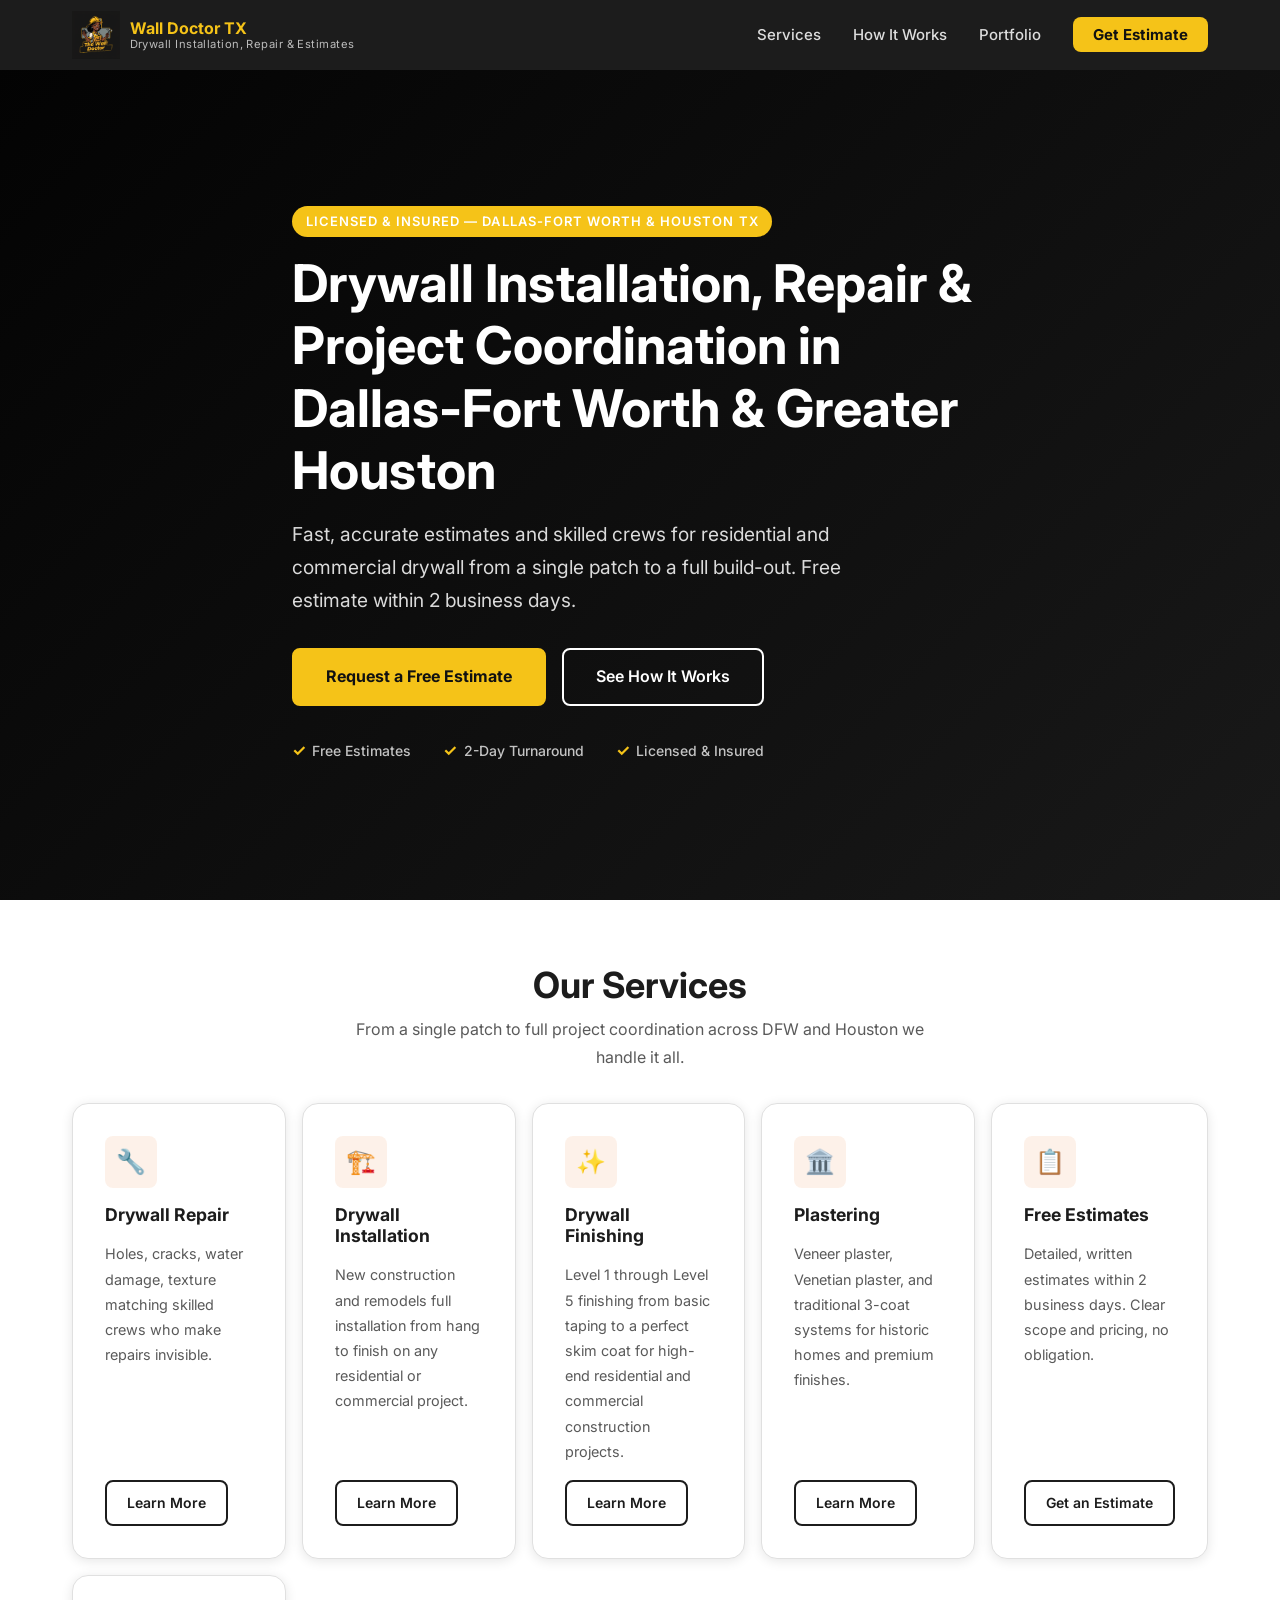
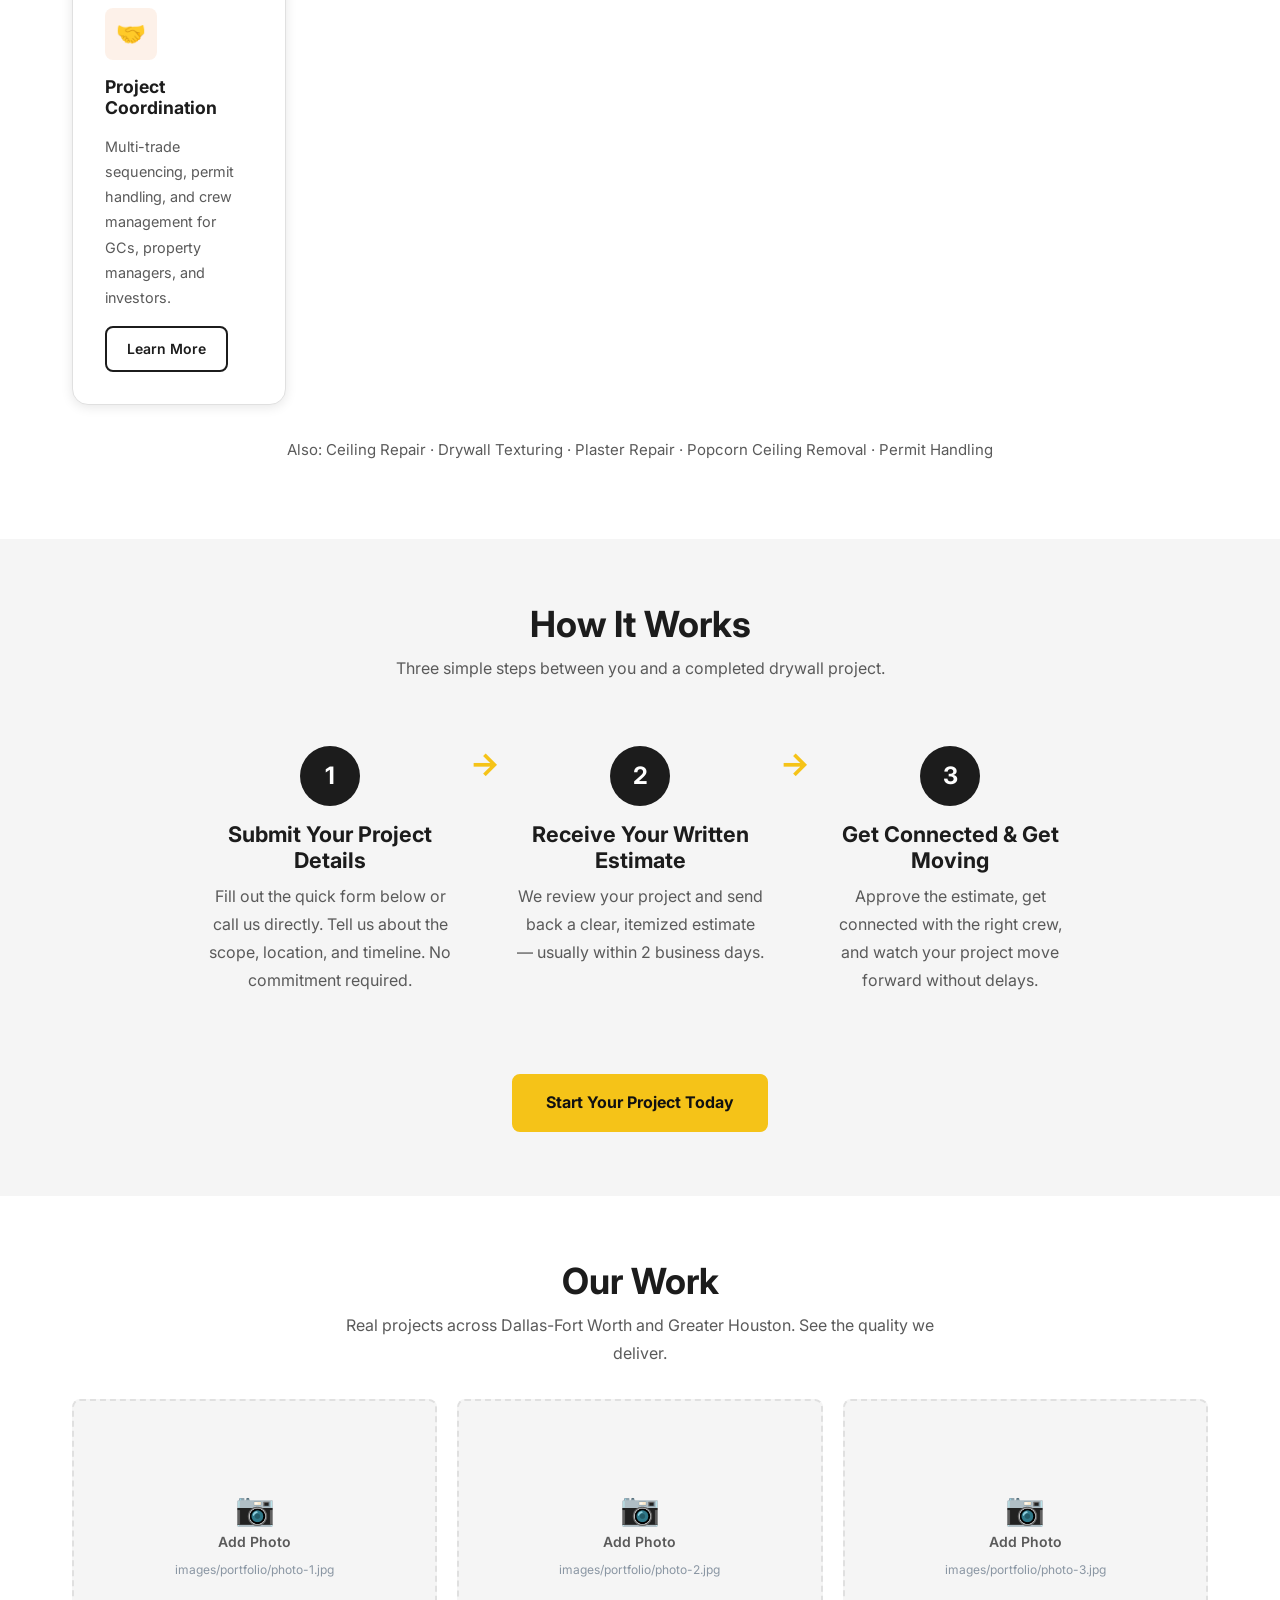
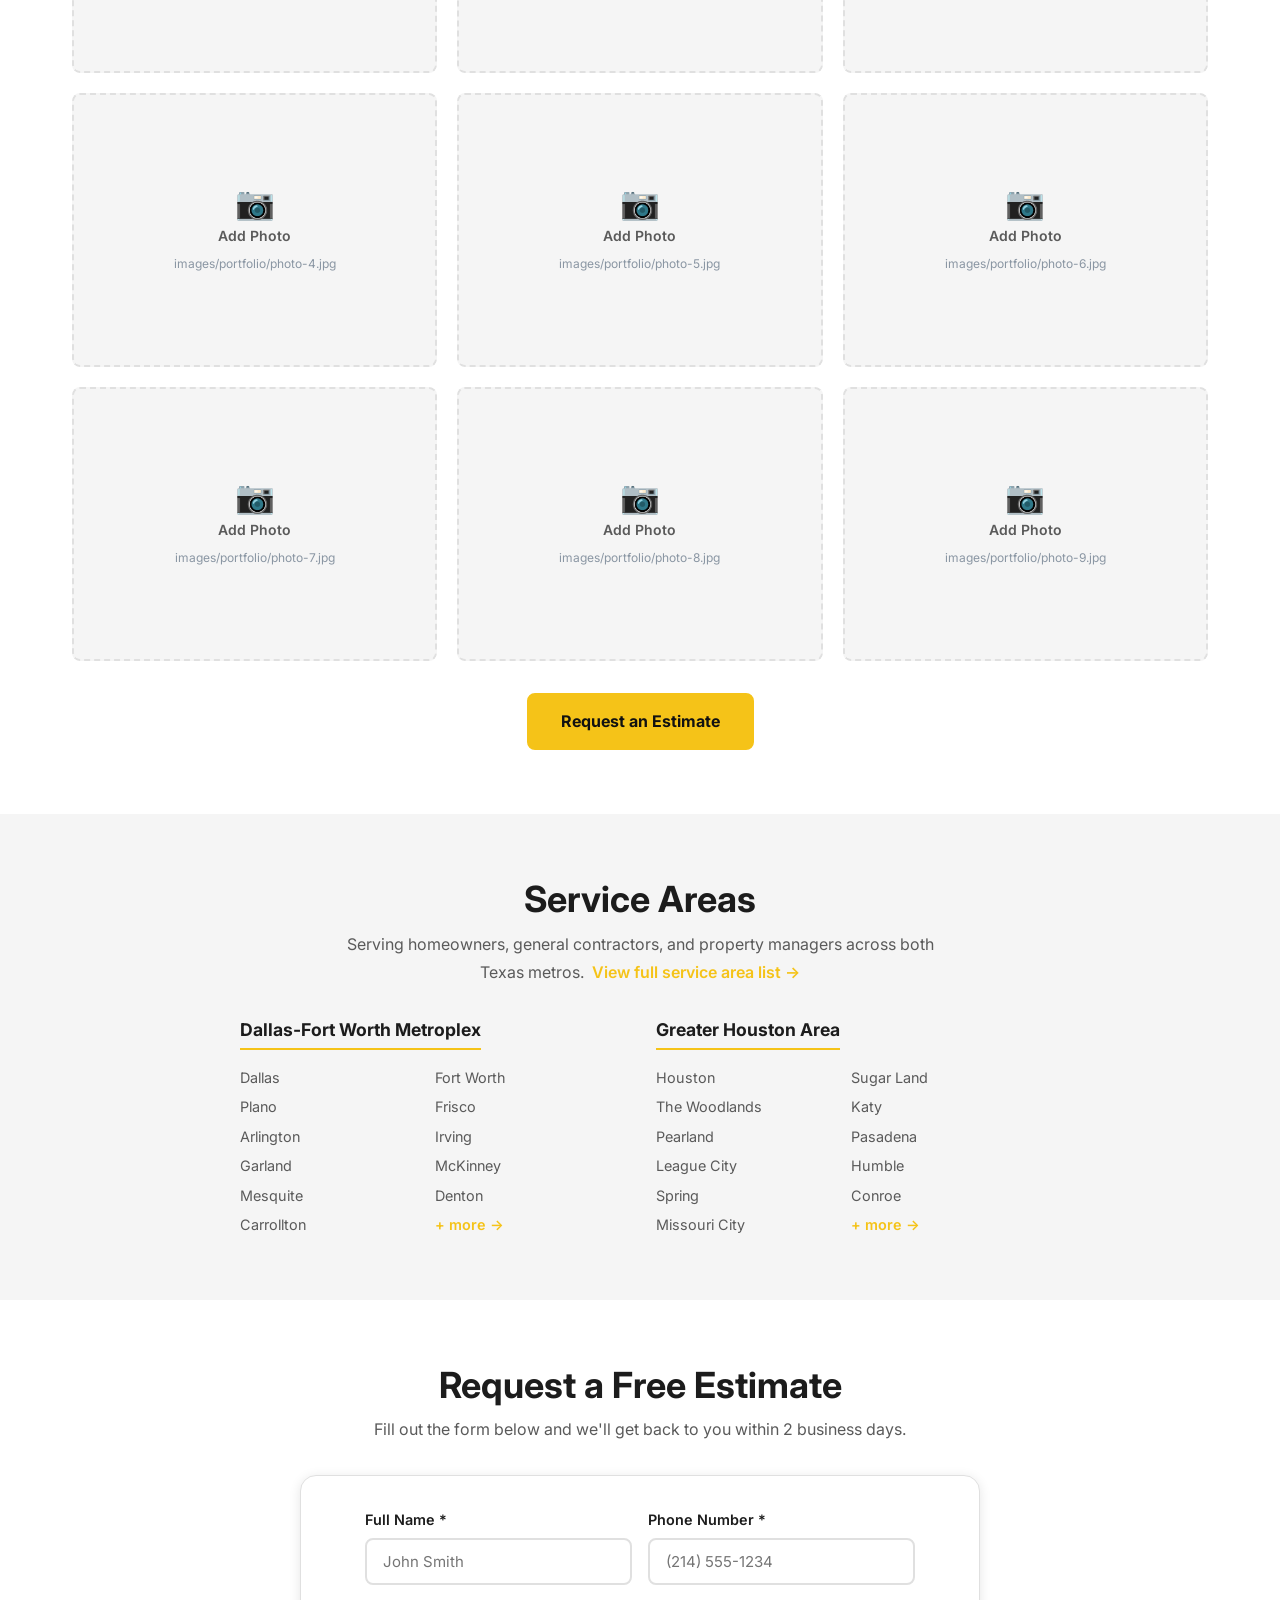
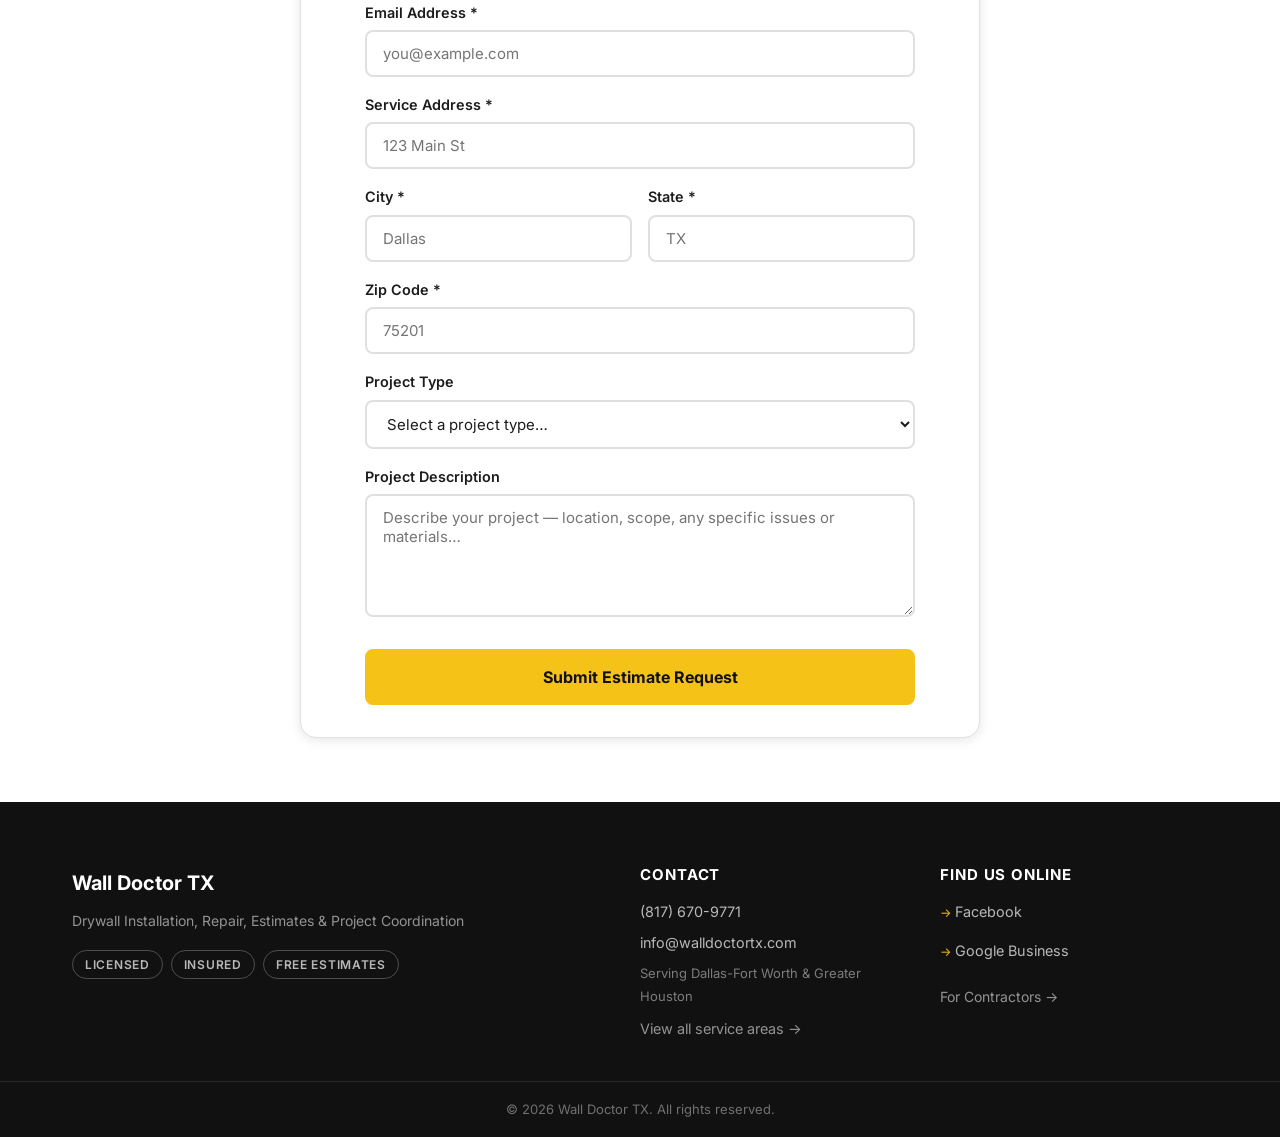
==== commit 2d285d62: "Updated phone number, email address, and added SendGrid email handler" ====
--- a/index.html
+++ b/index.html
@@ -18,7 +18,7 @@
 
   <!-- Schema.org LocalBusiness -->
   <script type="application/ld+json">
-  {"@context":"https://schema.org","@type":"LocalBusiness","name":"Wall Doctor TX","description":"Licensed drywall installation, repair, finishing, plastering, and project coordination in Dallas-Fort Worth and Greater Houston, Texas.","telephone":"(XXX) XXX-XXXX","email":"valleywalldoctor@yahoo.com","url":"https://valleywalldoctor.com","areaServed":["Dallas-Fort Worth Metroplex","Greater Houston Area"],"address":{"@type":"PostalAddress","addressRegion":"TX","addressCountry":"US"},"priceRange":"$$","openingHoursSpecification":{"@type":"OpeningHoursSpecification","dayOfWeek":["Monday","Tuesday","Wednesday","Thursday","Friday"],"opens":"08:00","closes":"18:00"}}
+  {"@context":"https://schema.org","@type":"LocalBusiness","name":"Wall Doctor TX","description":"Licensed drywall installation, repair, finishing, plastering, and project coordination in Dallas-Fort Worth and Greater Houston, Texas.","telephone":"(817) 670-9771","email":"info@walldoctortx.com","url":"https://valleywalldoctor.com","areaServed":["Dallas-Fort Worth Metroplex","Greater Houston Area"],"address":{"@type":"PostalAddress","addressRegion":"TX","addressCountry":"US"},"priceRange":"$$","openingHoursSpecification":{"@type":"OpeningHoursSpecification","dayOfWeek":["Monday","Tuesday","Wednesday","Thursday","Friday"],"opens":"08:00","closes":"18:00"}}
   </script>
 
   <!-- Favicon -->
@@ -49,7 +49,7 @@
 
       <ul class="nav-links" id="nav-links">
         <li class="nav-dropdown">
-          <a href="service-areas.html">Services</a>
+          <a href="#services">Services</a>
           <div class="nav-dropdown-menu">
             <a href="/services/drywall-installation.html">Drywall Installation</a>
             <a href="/services/drywall-repair.html">Drywall Repair</a>
@@ -558,8 +558,8 @@
       <div class="footer-section">
         <h4>Contact</h4>
         <!-- OWNER: Replace with your Texas phone number -->
-        <a href="tel:+1XXXXXXXXXX">(XXX) XXX-XXXX</a>
-        <a href="mailto:valleywalldoctor@yahoo.com">valleywalldoctor@yahoo.com</a>
+        <a href="tel:+18176709771">(817) 670-9771</a>
+        <a href="mailto:info@walldoctortx.com">info@walldoctortx.com</a>
         <p style="margin-top: 0.5rem; font-size: 0.8125rem; color: rgba(255,255,255,0.45);">
           Serving Dallas-Fort Worth &amp; Greater Houston
         </p>
@@ -583,7 +583,7 @@
           </a>
           <!-- OWNER: Replace href with your actual Google Business profile URL -->
           <a
-            href="https://share.google/Pvz0wdpNbCGacutjM
+            href="https://share.google/Pvz0wdpNbCGacutjM"
             class="social-link"
             target="_blank"
             rel="noopener noreferrer"
--- a/css/styles.css
+++ b/css/styles.css
@@ -955,3 +955,62 @@
     grid-template-columns: 1fr;
   }
 }
+
+
+/* ── VAPI AI floating call button ───────────────────── */
+.vapi-btn {
+  position: fixed;
+  bottom: 24px;
+  right: 24px;
+  z-index: 9999;
+  display: flex;
+  align-items: center;
+  gap: 8px;
+  padding: 12px 20px;
+  border: none;
+  border-radius: 50px;
+  cursor: pointer;
+  font-family: var(--font-primary);
+  font-size: 0.875rem;
+  font-weight: 700;
+  letter-spacing: 0.02em;
+  box-shadow: 0 4px 18px rgba(0,0,0,0.28);
+  transition: transform 0.18s ease, box-shadow 0.18s ease, background-color 0.18s ease;
+  background-color: var(--color-orange);
+  color: var(--color-navy-dark);
+}
+.vapi-btn:hover:not(:disabled) {
+  transform: translateY(-2px);
+  box-shadow: 0 6px 24px rgba(0,0,0,0.34);
+}
+.vapi-btn:disabled { cursor: wait; opacity: 0.85; }
+.vapi-btn.vapi-loading {
+  background-color: var(--color-navy);
+  color: var(--color-white);
+}
+.vapi-btn.vapi-active {
+  background-color: #22c55e;
+  color: #fff;
+}
+.vapi-btn.vapi-speaking {
+  animation: vapi-pulse 1s ease-in-out infinite;
+}
+.vapi-btn.vapi-error {
+  background-color: #ef4444;
+  color: #fff;
+}
+.vapi-icon { font-size: 1rem; line-height: 1; }
+
+@keyframes vapi-pulse {
+  0%, 100% { box-shadow: 0 4px 18px rgba(34,197,94,0.4); }
+  50%       { box-shadow: 0 4px 28px rgba(34,197,94,0.75); }
+}
+
+@media (max-width: 480px) {
+  .vapi-btn {
+    bottom: 16px;
+    right: 16px;
+    padding: 10px 16px;
+    font-size: 0.8125rem;
+  }
+}
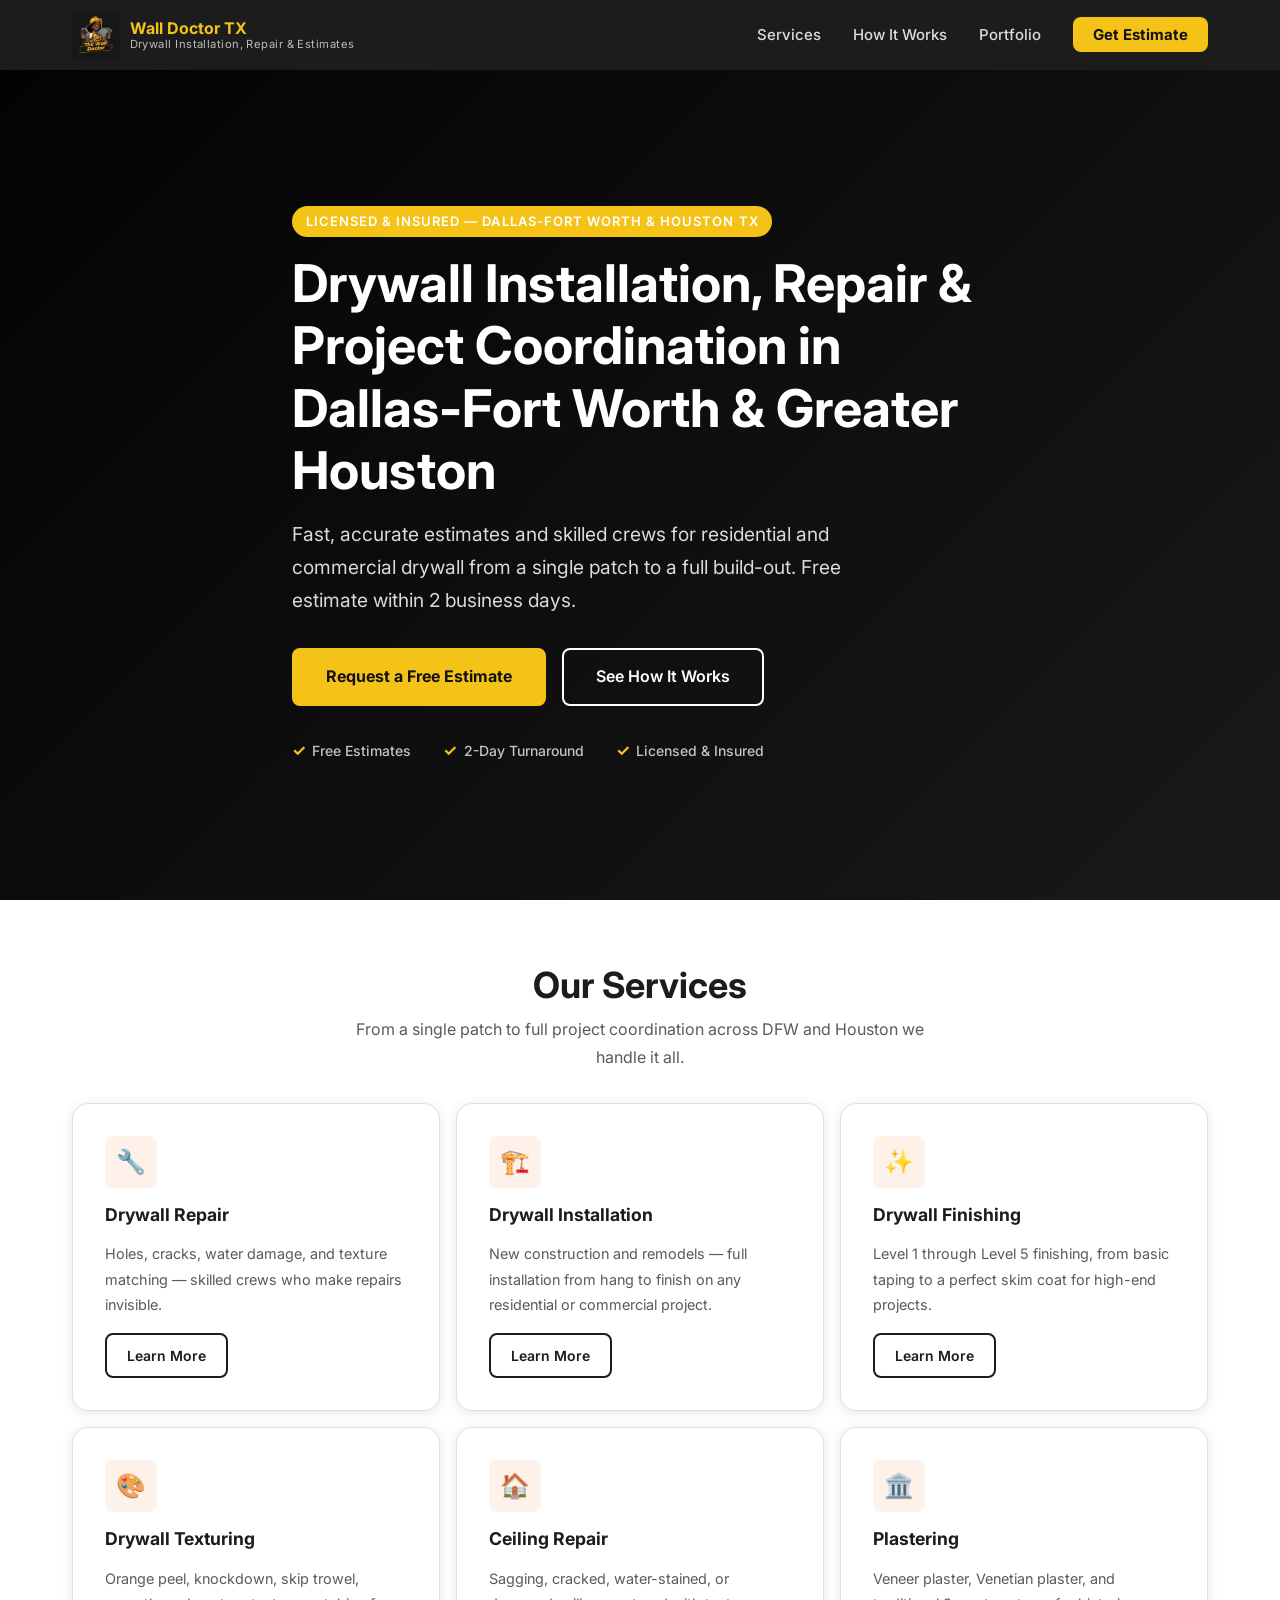
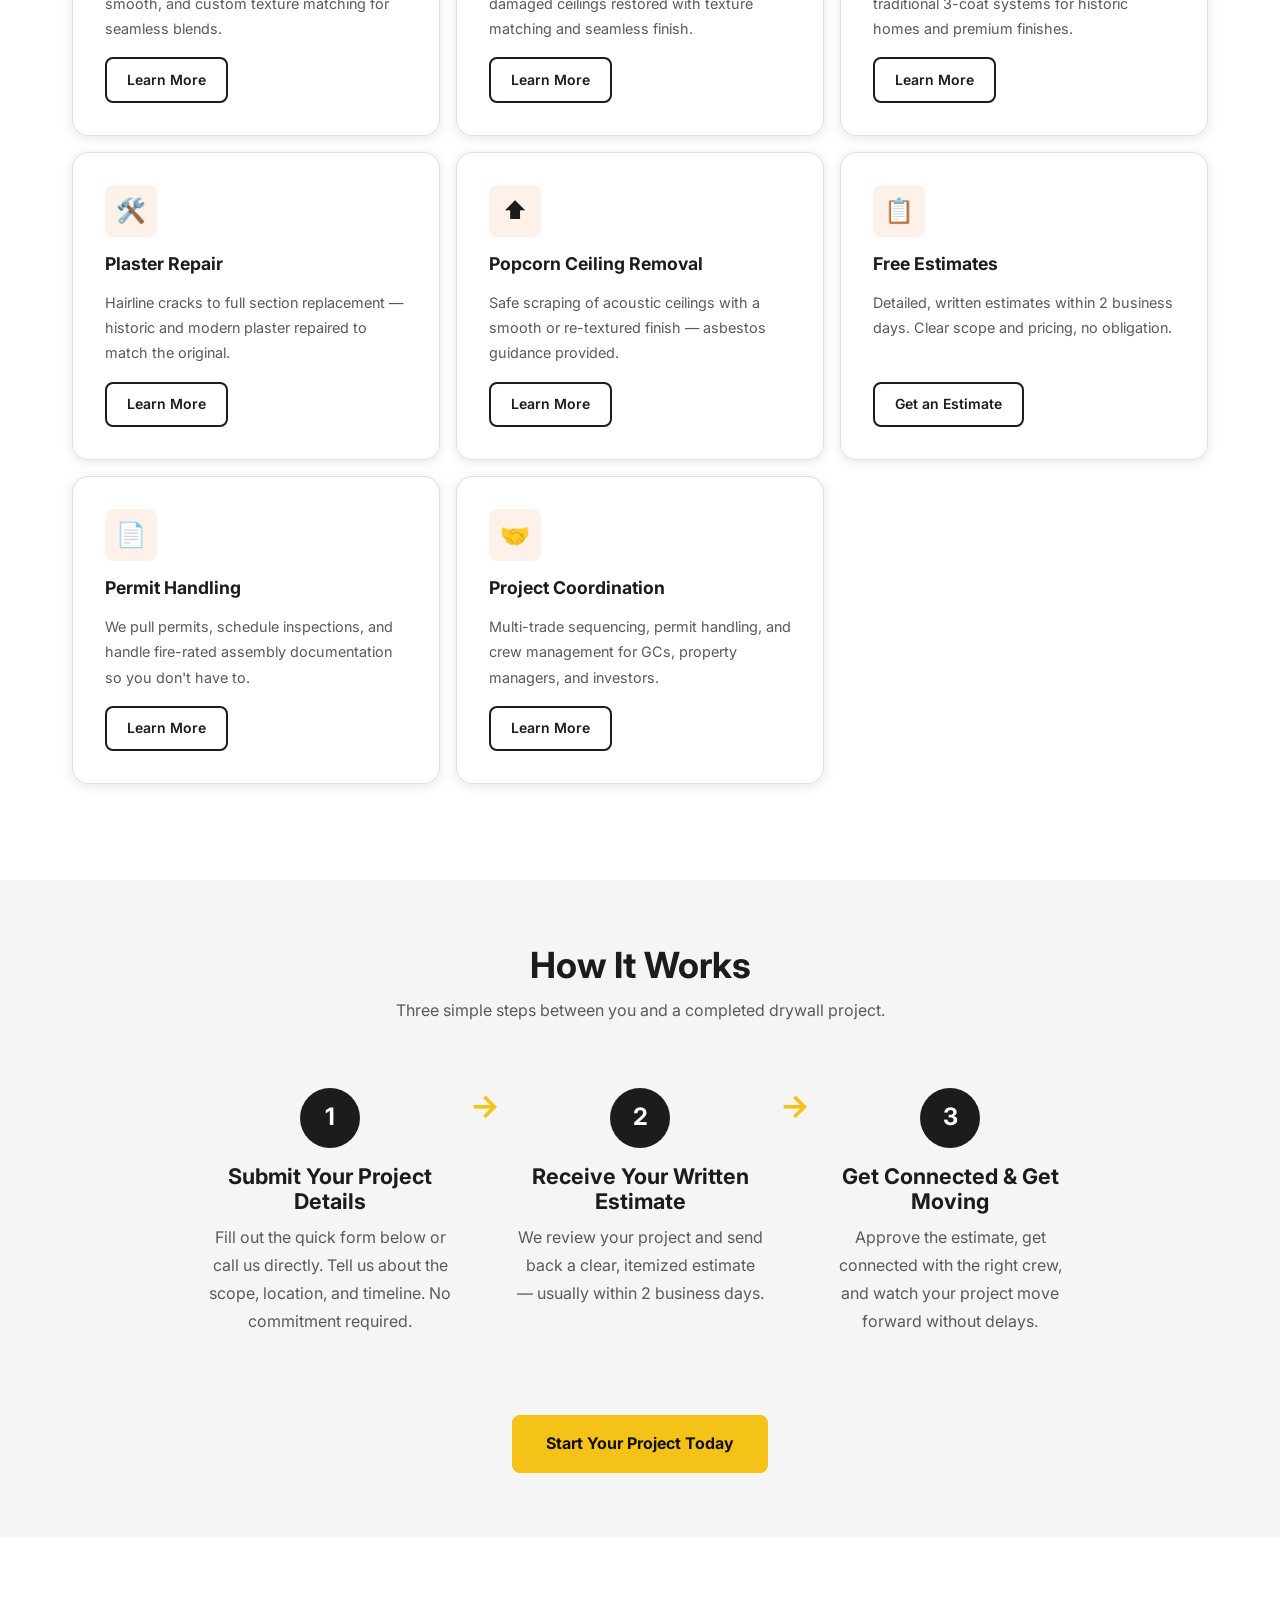
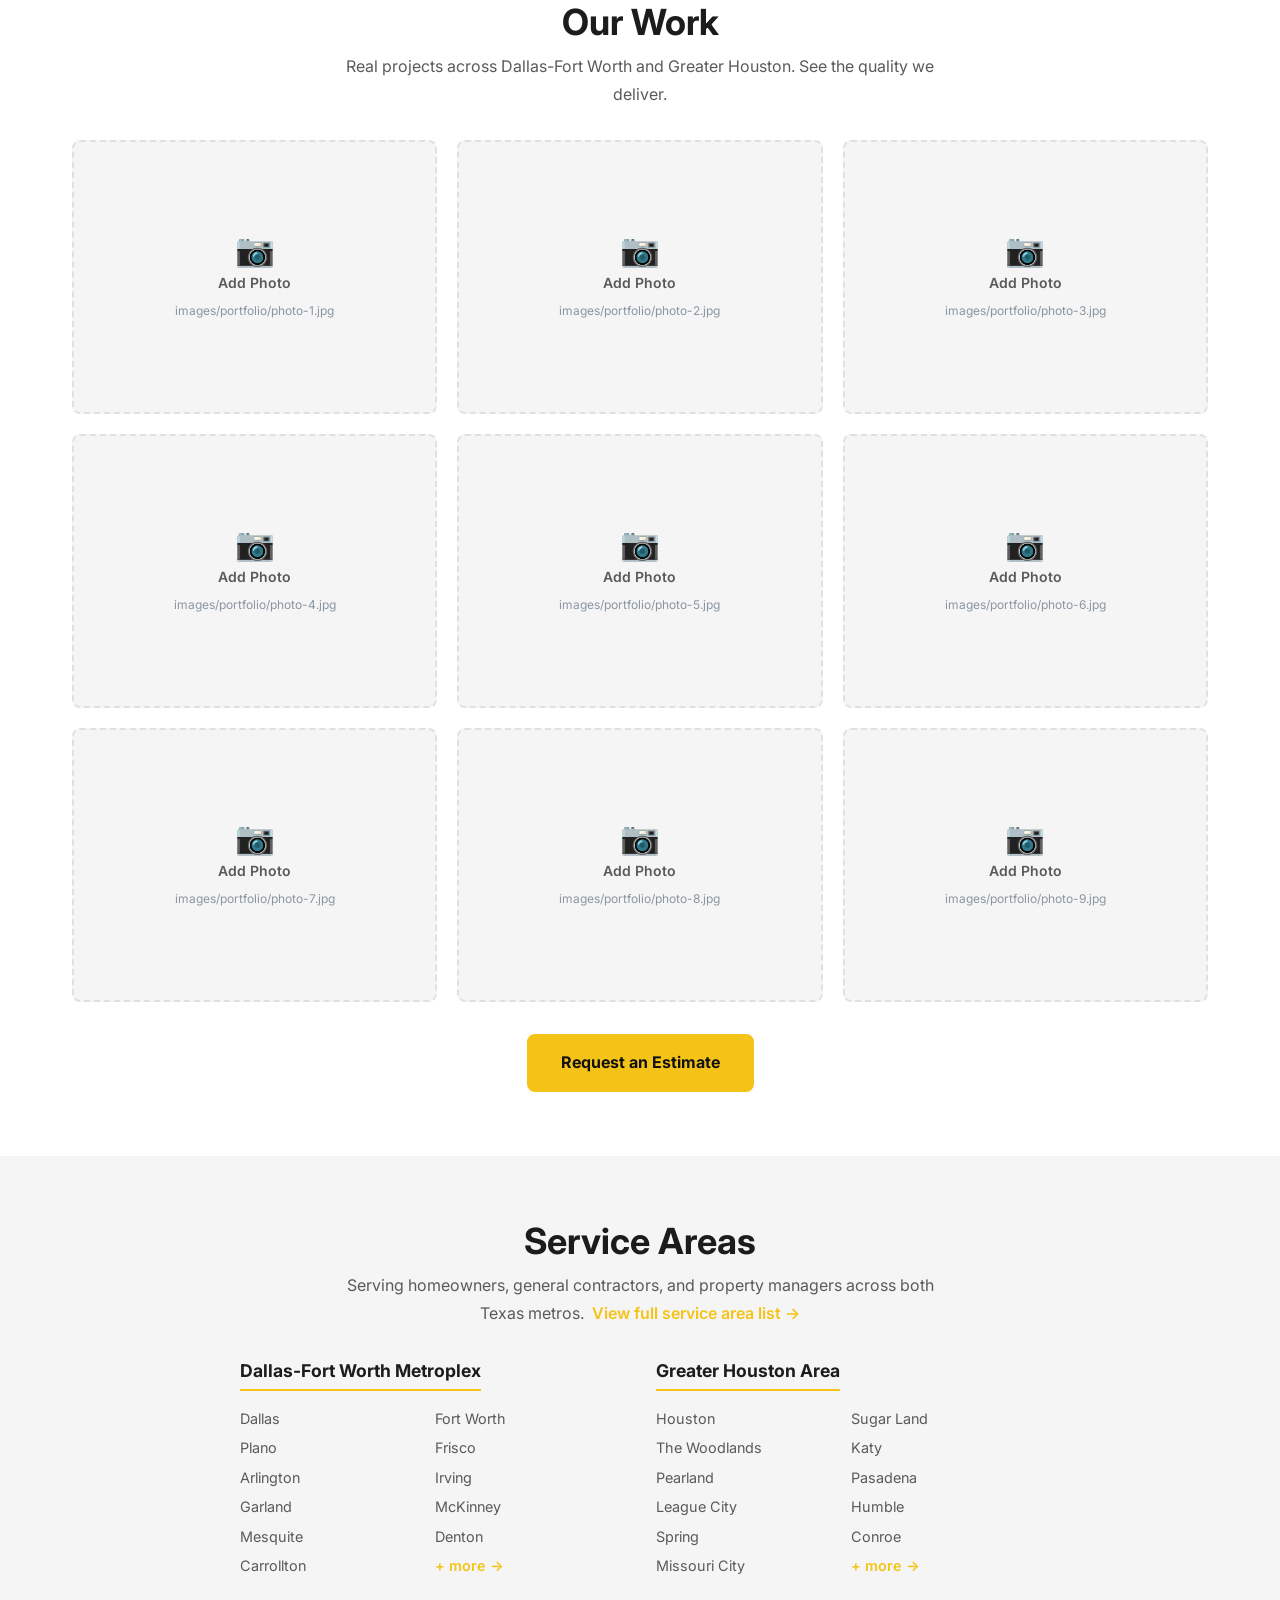
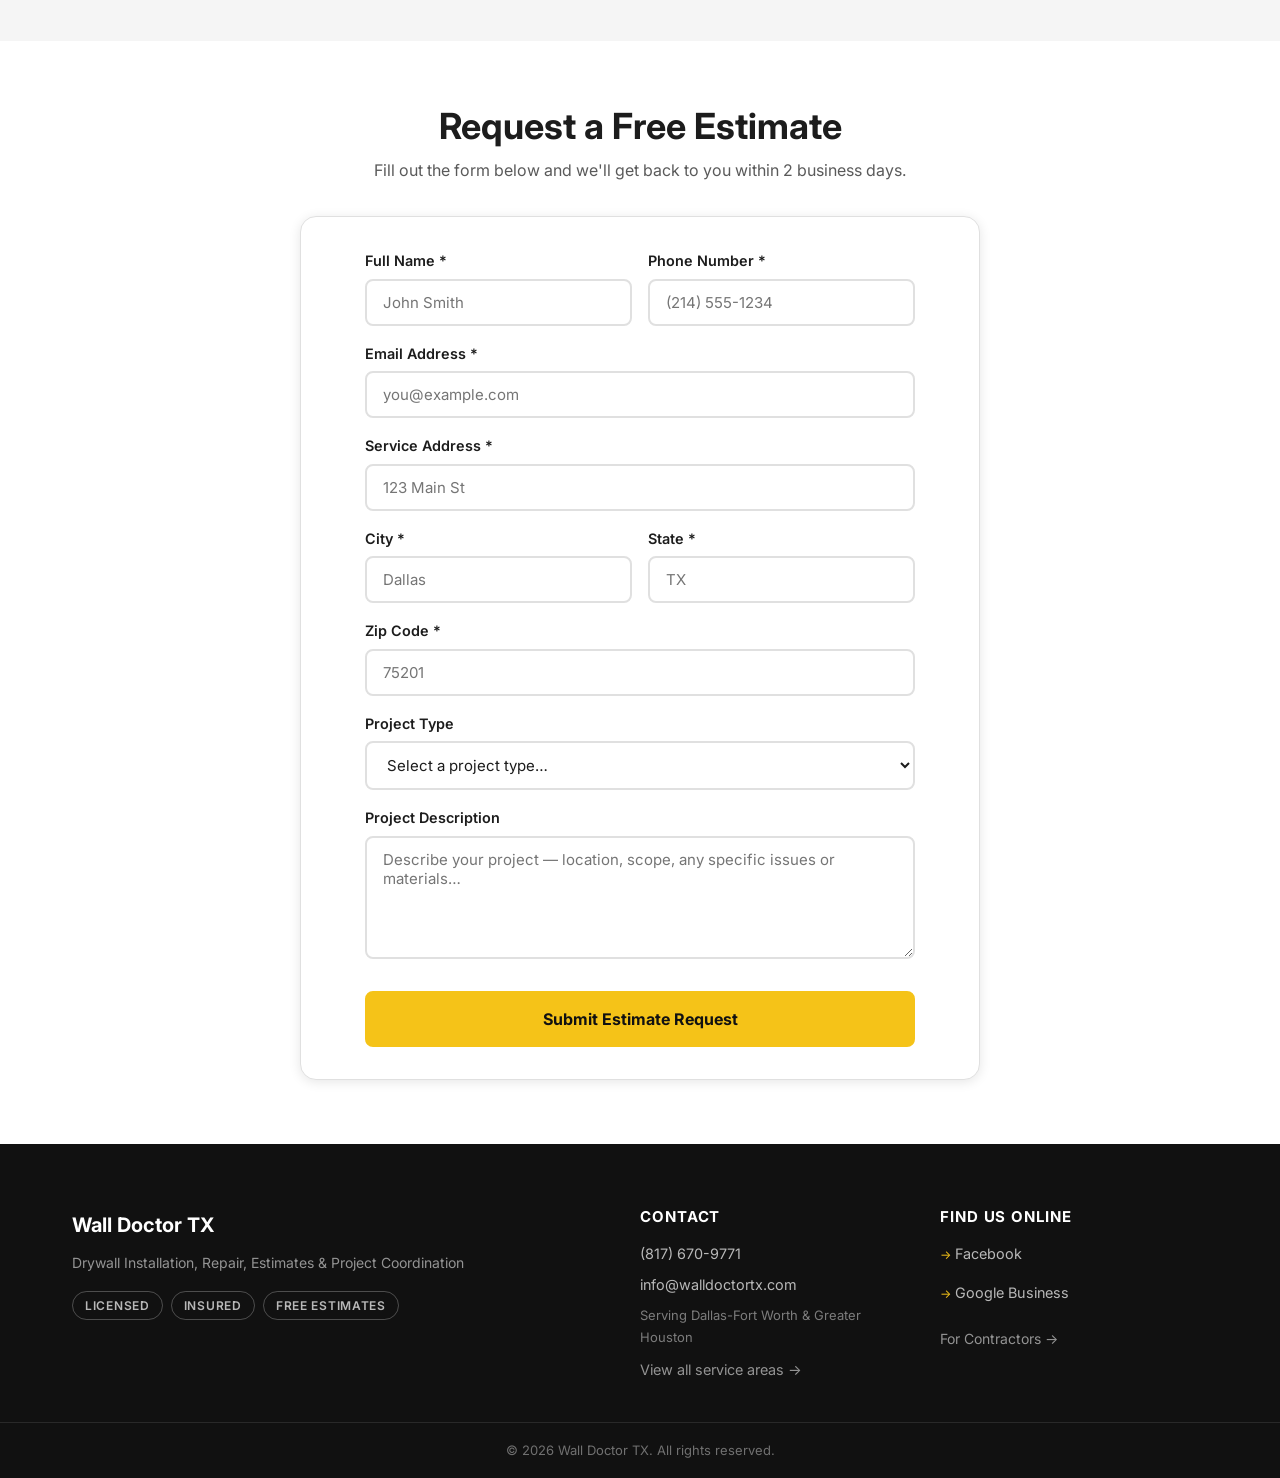
==== commit df3495e1: "Updated Site Main name and smoke test for emails" ====
--- a/index.html
+++ b/index.html
@@ -120,71 +120,88 @@
 
       <div class="services-grid">
 
-        <!-- Service 1 -->
+        <!-- Row 1 -->
         <div class="service-card reveal">
           <div class="service-icon" aria-hidden="true">🔧</div>
           <h3>Drywall Repair</h3>
-          <p>
-            Holes, cracks, water damage, texture matching skilled crews who make repairs invisible.
-          </p>
+          <p>Holes, cracks, water damage, and texture matching — skilled crews who make repairs invisible.</p>
           <a href="/services/drywall-repair.html" class="btn btn-secondary">Learn More</a>
         </div>
 
-        <!-- Service 2 -->
         <div class="service-card reveal">
           <div class="service-icon" aria-hidden="true">🏗️</div>
           <h3>Drywall Installation</h3>
-          <p>
-            New construction and remodels full installation from hang to finish on any residential or commercial project.
-          </p>
+          <p>New construction and remodels — full installation from hang to finish on any residential or commercial project.</p>
           <a href="/services/drywall-installation.html" class="btn btn-secondary">Learn More</a>
         </div>
 
-        <!-- Service 3 -->
         <div class="service-card reveal">
           <div class="service-icon" aria-hidden="true">✨</div>
           <h3>Drywall Finishing</h3>
-          <p>
-            Level 1 through Level 5 finishing from basic taping to a perfect skim coat for high-end residential and commercial construction projects.
-          </p>
+          <p>Level 1 through Level 5 finishing, from basic taping to a perfect skim coat for high-end projects.</p>
           <a href="/services/drywall-finishing.html" class="btn btn-secondary">Learn More</a>
         </div>
 
-        <!-- Service 4 -->
+        <!-- Row 2 -->
+        <div class="service-card reveal">
+          <div class="service-icon" aria-hidden="true">🎨</div>
+          <h3>Drywall Texturing</h3>
+          <p>Orange peel, knockdown, skip trowel, smooth, and custom texture matching for seamless blends.</p>
+          <a href="/services/drywall-texturing.html" class="btn btn-secondary">Learn More</a>
+        </div>
+
+        <div class="service-card reveal">
+          <div class="service-icon" aria-hidden="true">🏠</div>
+          <h3>Ceiling Repair</h3>
+          <p>Sagging, cracked, water-stained, or damaged ceilings restored with texture matching and seamless finish.</p>
+          <a href="/services/ceiling-repair.html" class="btn btn-secondary">Learn More</a>
+        </div>
+
         <div class="service-card reveal">
           <div class="service-icon" aria-hidden="true">🏛️</div>
           <h3>Plastering</h3>
-          <p>
-            Veneer plaster, Venetian plaster, and traditional 3-coat systems for historic homes and premium finishes.
-          </p>
+          <p>Veneer plaster, Venetian plaster, and traditional 3-coat systems for historic homes and premium finishes.</p>
           <a href="/services/plastering.html" class="btn btn-secondary">Learn More</a>
         </div>
 
-        <!-- Service 5 -->
+        <!-- Row 3 -->
+        <div class="service-card reveal">
+          <div class="service-icon" aria-hidden="true">🛠️</div>
+          <h3>Plaster Repair</h3>
+          <p>Hairline cracks to full section replacement — historic and modern plaster repaired to match the original.</p>
+          <a href="/services/plaster-repair.html" class="btn btn-secondary">Learn More</a>
+        </div>
+
+        <div class="service-card reveal">
+          <div class="service-icon" aria-hidden="true">⬆️</div>
+          <h3>Popcorn Ceiling Removal</h3>
+          <p>Safe scraping of acoustic ceilings with a smooth or re-textured finish — asbestos guidance provided.</p>
+          <a href="/services/popcorn-ceiling-removal.html" class="btn btn-secondary">Learn More</a>
+        </div>
+
         <div class="service-card reveal">
           <div class="service-icon" aria-hidden="true">📋</div>
           <h3>Free Estimates</h3>
-          <p>
-            Detailed, written estimates within 2 business days. Clear scope and pricing, no obligation.
-          </p>
+          <p>Detailed, written estimates within 2 business days. Clear scope and pricing, no obligation.</p>
           <a href="/services/drywall-estimates.html" class="btn btn-secondary">Get an Estimate</a>
         </div>
 
-        <!-- Service 6 -->
+        <!-- Row 4 -->
+        <div class="service-card reveal">
+          <div class="service-icon" aria-hidden="true">📄</div>
+          <h3>Permit Handling</h3>
+          <p>We pull permits, schedule inspections, and handle fire-rated assembly documentation so you don't have to.</p>
+          <a href="/services/permit-handling.html" class="btn btn-secondary">Learn More</a>
+        </div>
+
         <div class="service-card reveal">
           <div class="service-icon" aria-hidden="true">🤝</div>
           <h3>Project Coordination</h3>
-          <p>
-            Multi-trade sequencing, permit handling, and crew management for GCs, property managers, and investors.
-          </p>
+          <p>Multi-trade sequencing, permit handling, and crew management for GCs, property managers, and investors.</p>
           <a href="/services/project-coordination.html" class="btn btn-secondary">Learn More</a>
         </div>
 
       </div><!-- /.services-grid -->
-
-      <div style="text-align:center; margin-top:2rem;">
-        <p style="color:var(--color-text-light); margin-bottom:0.75rem; font-size:0.9375rem;">Also: <a href="/services/ceiling-repair.html">Ceiling Repair</a> · <a href="/services/drywall-texturing.html">Drywall Texturing</a> · <a href="/services/plaster-repair.html">Plaster Repair</a> · <a href="/services/popcorn-ceiling-removal.html">Popcorn Ceiling Removal</a> · <a href="/services/permit-handling.html">Permit Handling</a></p>
-      </div>
     </div>
   </section>
 
--- a/css/styles.css
+++ b/css/styles.css
@@ -3,7 +3,7 @@
    OWNER: Change values here to rebrand the entire site
    ===================================================== */
 :root {
-  /* Brand colors matched to The Wall Doctor logo */
+  /* Brand colors matched to Wall Doctor TX logo */
   --color-navy:       #1c1c1c;   /* near-black from logo background */
   --color-navy-dark:  #111111;
   --color-navy-light: #2a2a2a;
@@ -455,7 +455,7 @@
    ===================================================== */
 .services-grid {
   display: grid;
-  grid-template-columns: repeat(5, 1fr);
+  grid-template-columns: repeat(3, 1fr);
   gap: var(--spacing-sm);
   margin-bottom: var(--spacing-md);
 }
@@ -826,6 +826,7 @@
   .services-grid {
     grid-template-columns: repeat(2, 1fr);
   }
+
 
   .footer-grid {
     grid-template-columns: 1fr 1fr;
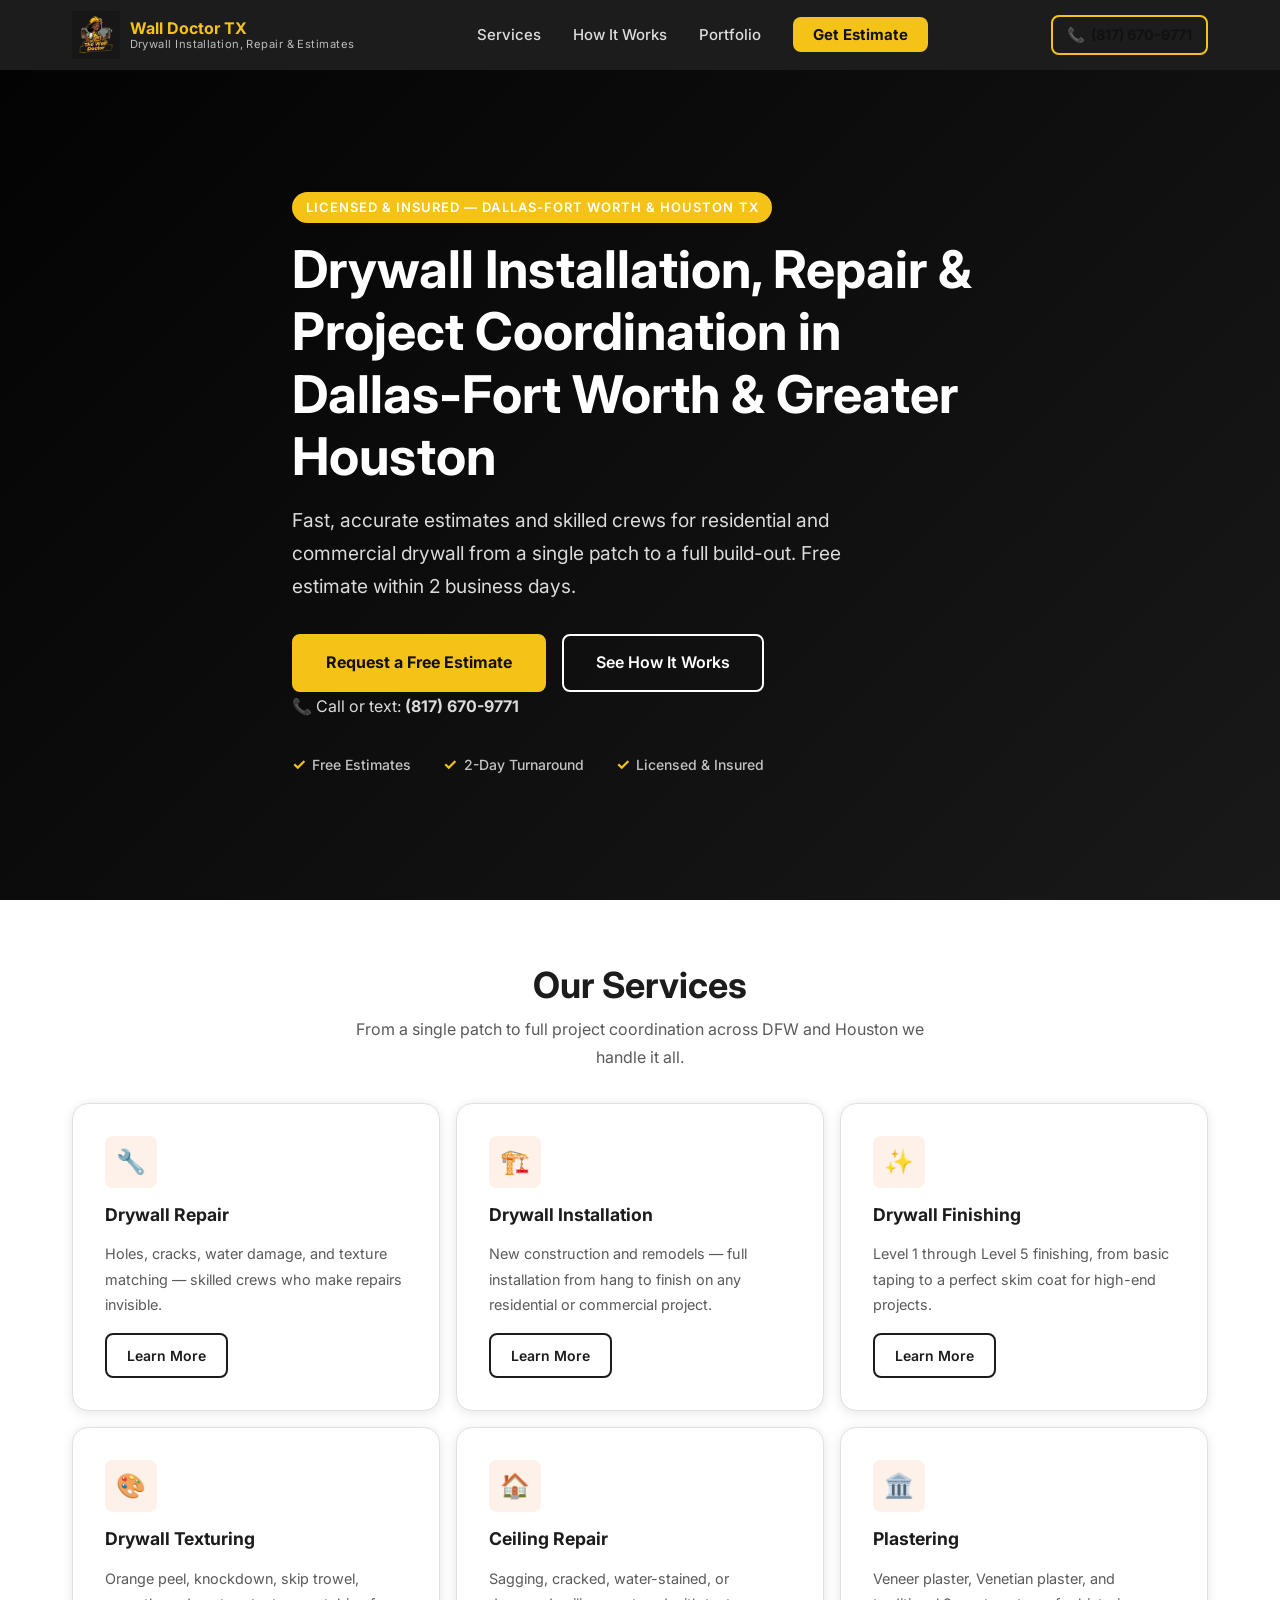
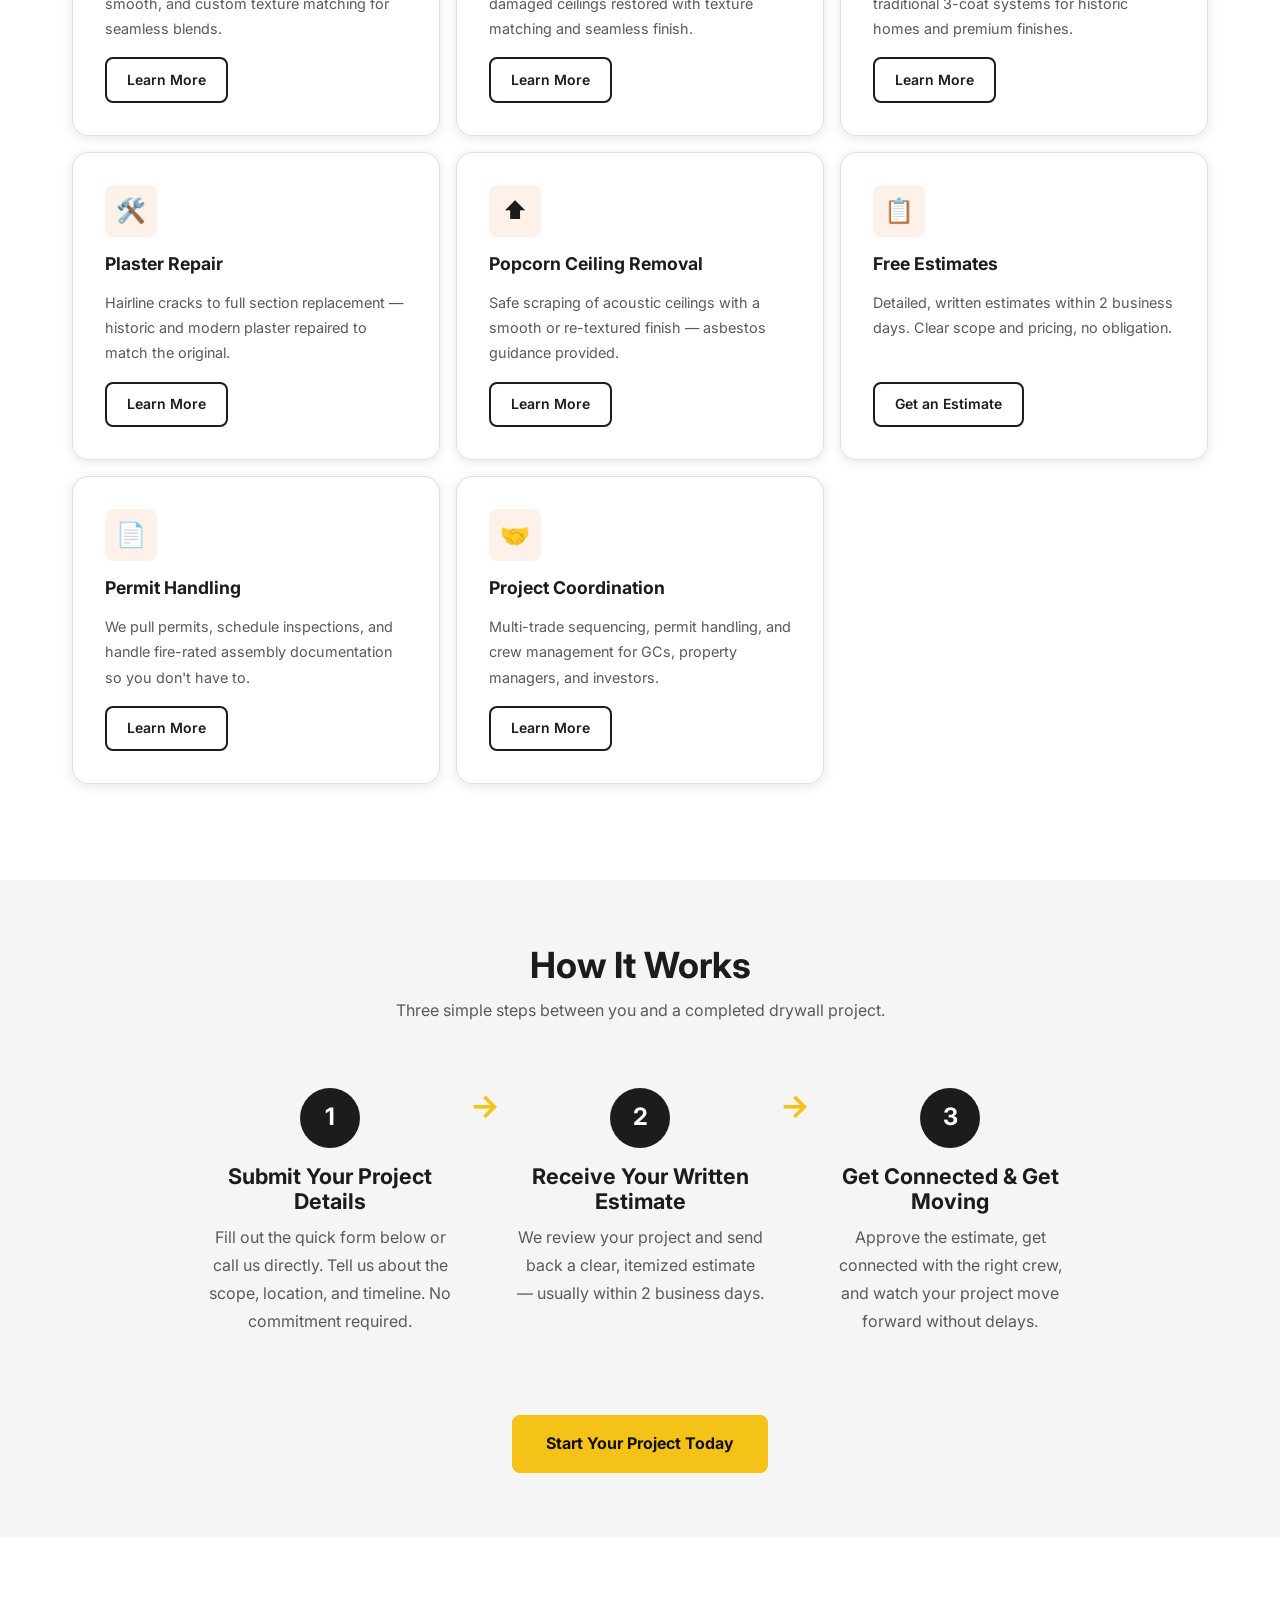
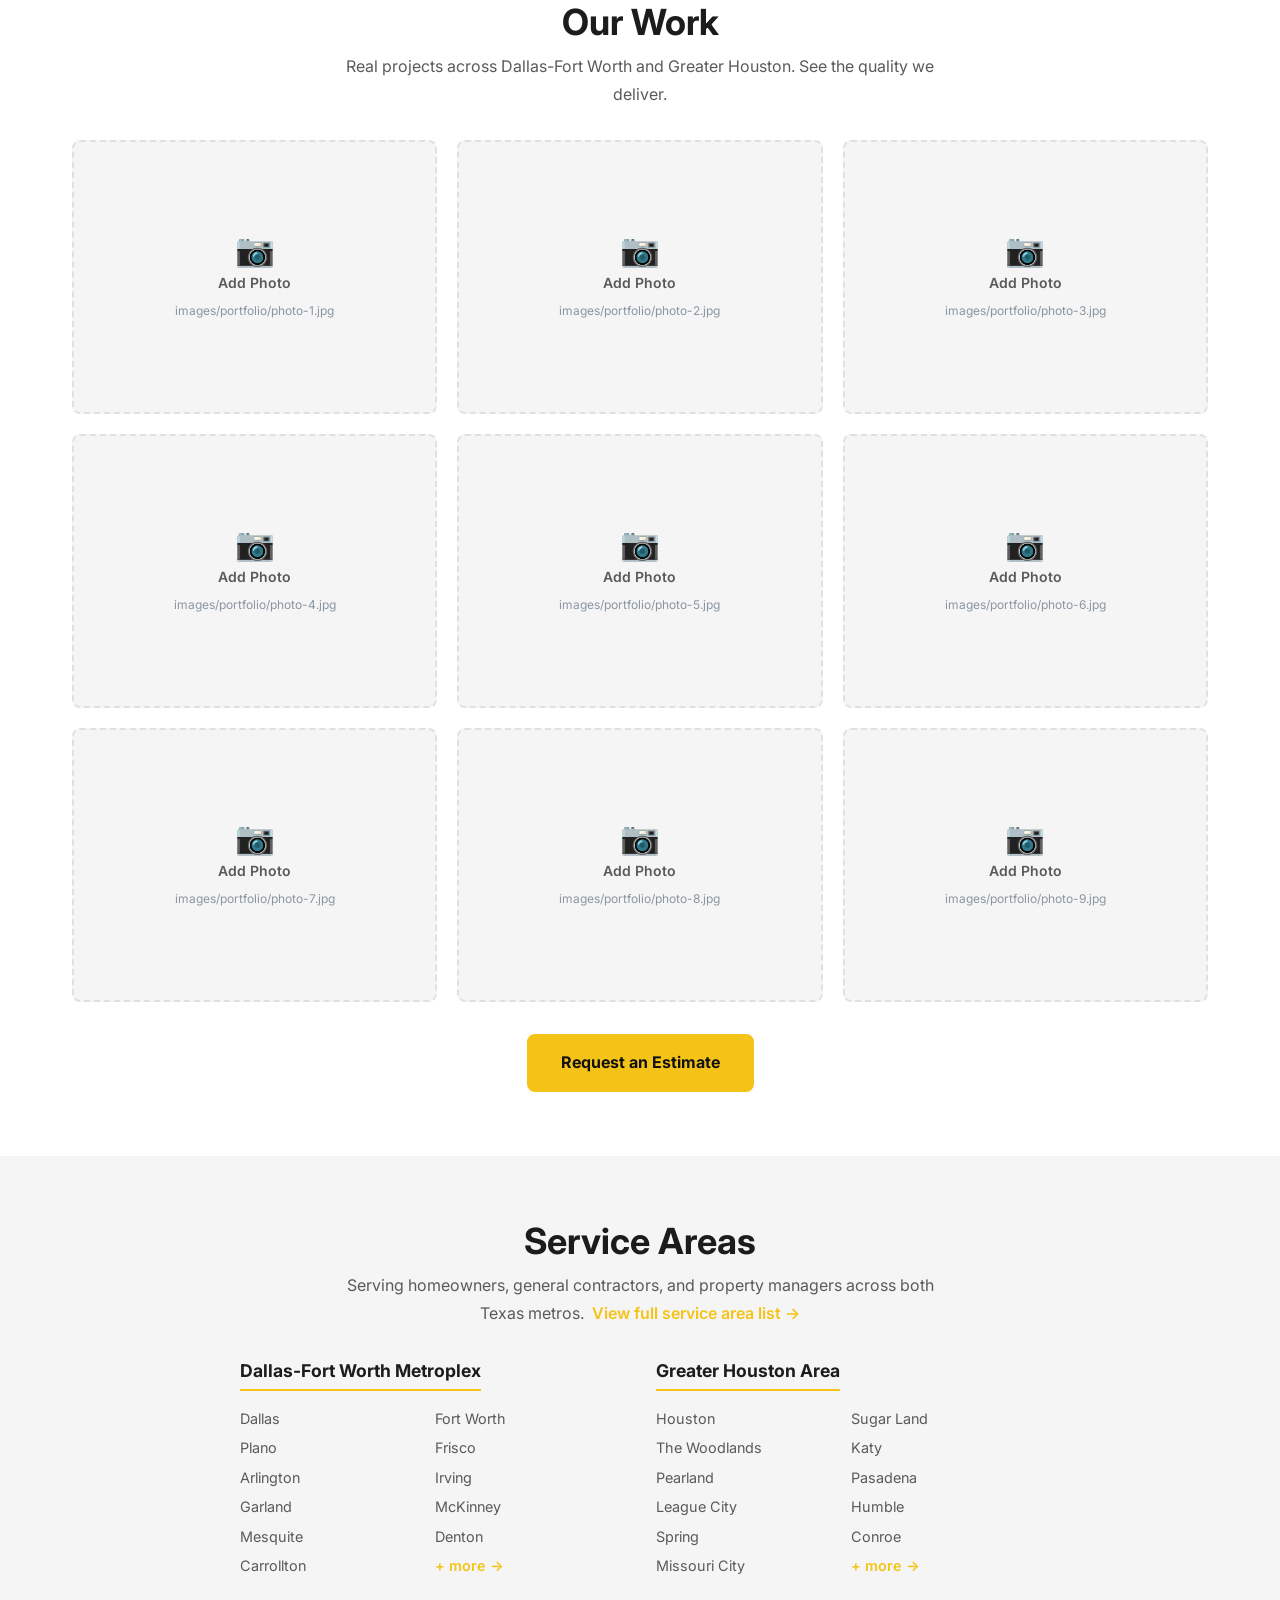
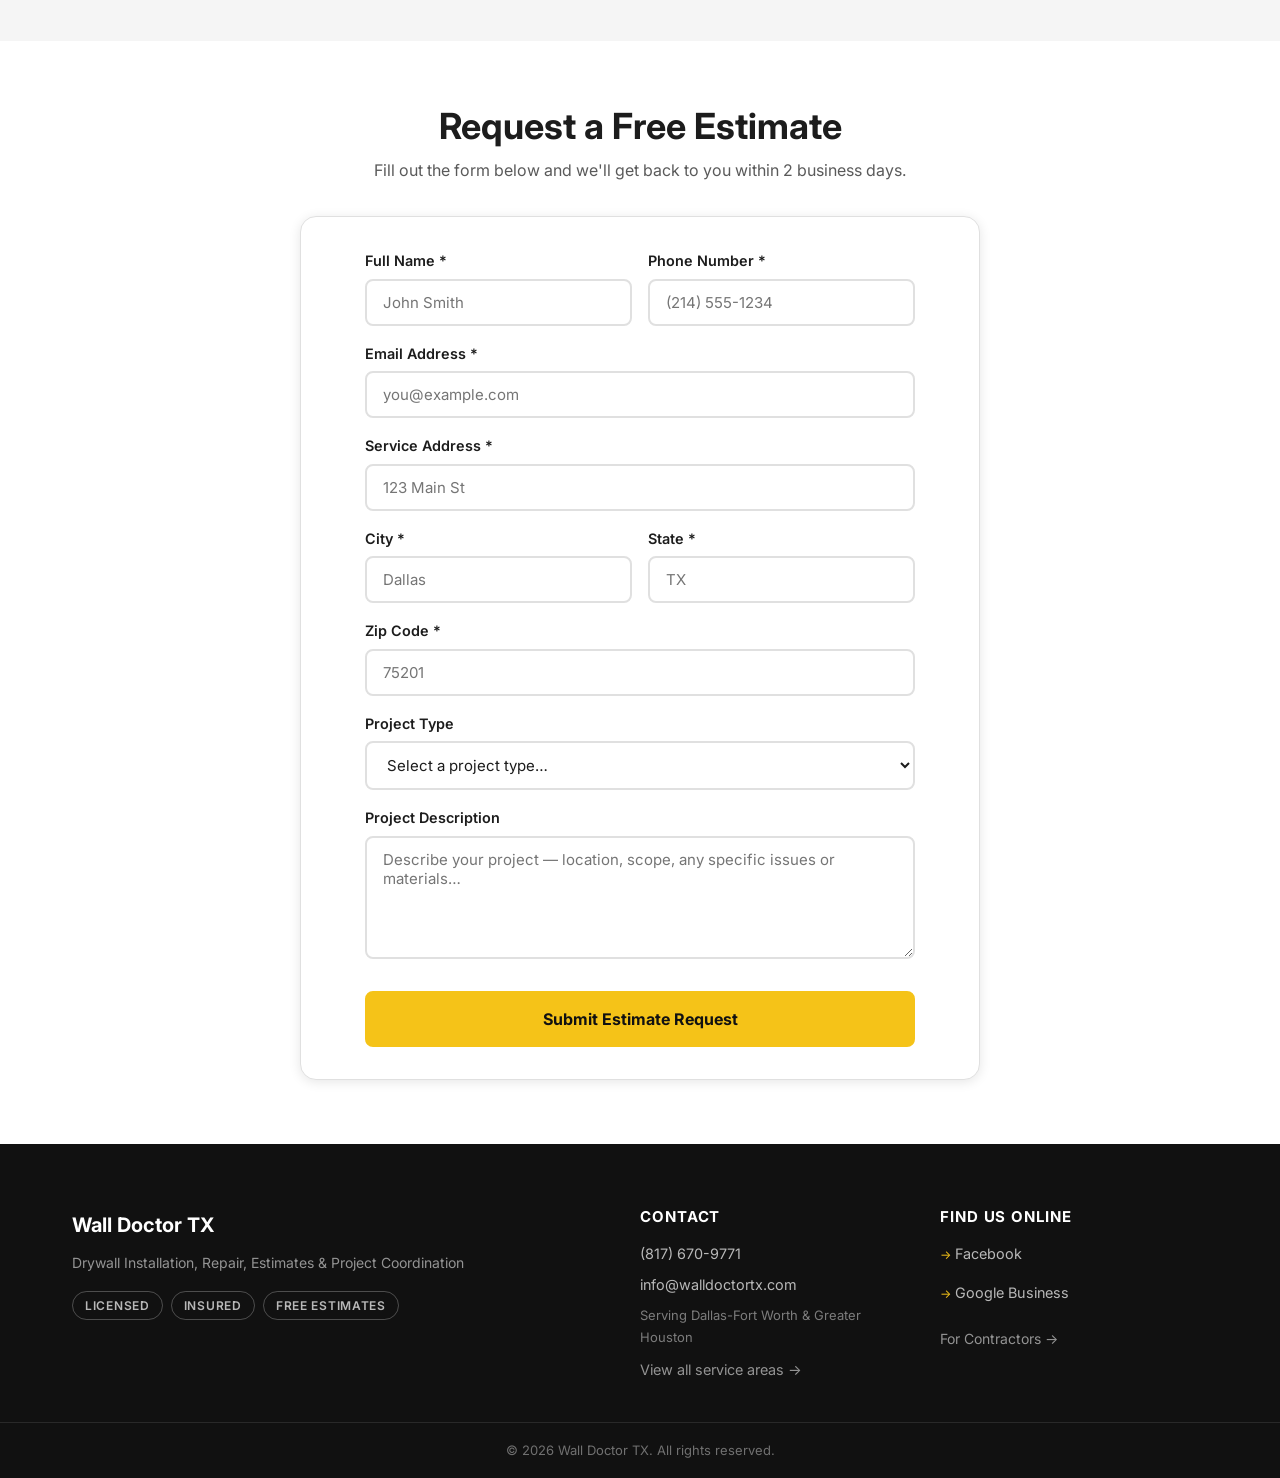
==== commit b9dcf279: "Updated Site number on header and chat assistant" ====
--- a/index.html
+++ b/index.html
@@ -71,6 +71,10 @@
         <li><a href="#estimate" class="nav-cta">Get Estimate</a></li>
       </ul>
 
+      <a href="tel:+18176709771" class="nav-phone" aria-label="Call (817) 670-9771">
+        <span aria-hidden="true">📞</span> (817) 670-9771
+      </a>
+
       <button class="nav-hamburger" aria-label="Toggle menu" aria-expanded="false" aria-controls="nav-links">
         &#9776;
       </button>
@@ -97,6 +101,11 @@
           <a href="#estimate" class="btn btn-primary">Request a Free Estimate</a>
           <a href="#how-it-works" class="btn btn-outline-white">See How It Works</a>
         </div>
+
+        <p class="hero-phone">
+          <span aria-hidden="true">📞</span>
+          Call or text: <a href="tel:+18176709771">(817) 670-9771</a>
+        </p>
 
         <div class="hero-trust">
           <span class="trust-item">Free Estimates</span>
--- a/css/styles.css
+++ b/css/styles.css
@@ -958,12 +958,47 @@
 }
 
 
-/* ── VAPI AI floating call button ───────────────────── */
-.vapi-btn {
+/* ── Nav phone link ──────────────────────────────────── */
+.nav-phone {
+  display: flex;
+  align-items: center;
+  gap: 6px;
+  font-size: 0.9rem;
+  font-weight: 700;
+  color: var(--color-navy-dark);
+  text-decoration: none;
+  white-space: nowrap;
+  padding: 6px 14px;
+  border: 2px solid var(--color-orange);
+  border-radius: var(--radius-md);
+  transition: background-color 0.18s, color 0.18s;
+}
+.nav-phone:hover {
+  background-color: var(--color-orange);
+  color: #fff;
+}
+
+/* ── Hero phone line ─────────────────────────────────── */
+.hero-phone {
+  margin: 0 0 1.25rem;
+  font-size: 1rem;
+  color: rgba(255,255,255,0.85);
+}
+.hero-phone a {
+  color: var(--color-yellow);
+  font-weight: 700;
+  text-decoration: none;
+}
+.hero-phone a:hover { text-decoration: underline; }
+
+/* ── AI Chat floating widget ─────────────────────────── */
+
+/* Floating bubble button */
+.chat-fab {
   position: fixed;
   bottom: 24px;
   right: 24px;
-  z-index: 9999;
+  z-index: 9998;
   display: flex;
   align-items: center;
   gap: 8px;
@@ -974,44 +1009,179 @@
   font-family: var(--font-primary);
   font-size: 0.875rem;
   font-weight: 700;
-  letter-spacing: 0.02em;
+  background-color: var(--color-orange);
+  color: #fff;
   box-shadow: 0 4px 18px rgba(0,0,0,0.28);
-  transition: transform 0.18s ease, box-shadow 0.18s ease, background-color 0.18s ease;
-  background-color: var(--color-orange);
-  color: var(--color-navy-dark);
-}
-.vapi-btn:hover:not(:disabled) {
+  transition: transform 0.18s ease, box-shadow 0.18s ease;
+}
+.chat-fab:hover {
   transform: translateY(-2px);
   box-shadow: 0 6px 24px rgba(0,0,0,0.34);
 }
-.vapi-btn:disabled { cursor: wait; opacity: 0.85; }
-.vapi-btn.vapi-loading {
-  background-color: var(--color-navy);
-  color: var(--color-white);
-}
-.vapi-btn.vapi-active {
-  background-color: #22c55e;
+.chat-fab-icon { font-size: 1.1rem; line-height: 1; }
+
+/* Chat panel */
+.chat-panel {
+  position: fixed;
+  bottom: 84px;
+  right: 24px;
+  z-index: 9999;
+  width: 340px;
+  max-height: 520px;
+  display: flex;
+  flex-direction: column;
+  background: #fff;
+  border-radius: 16px;
+  box-shadow: 0 8px 40px rgba(0,0,0,0.22);
+  overflow: hidden;
+  opacity: 0;
+  transform: translateY(16px) scale(0.97);
+  pointer-events: none;
+  transition: opacity 0.22s ease, transform 0.22s ease;
+}
+.chat-panel.chat-panel-open {
+  opacity: 1;
+  transform: translateY(0) scale(1);
+  pointer-events: auto;
+}
+
+/* Panel header */
+.chat-header {
+  display: flex;
+  align-items: center;
+  justify-content: space-between;
+  padding: 14px 16px;
+  background: var(--color-navy-dark);
   color: #fff;
-}
-.vapi-btn.vapi-speaking {
-  animation: vapi-pulse 1s ease-in-out infinite;
-}
-.vapi-btn.vapi-error {
-  background-color: #ef4444;
+  flex-shrink: 0;
+}
+.chat-header-info {
+  display: flex;
+  align-items: center;
+  gap: 10px;
+}
+.chat-avatar {
+  font-size: 1.5rem;
+  line-height: 1;
+}
+.chat-header-info strong {
+  display: block;
+  font-size: 0.9rem;
+  color: var(--color-yellow);
+}
+.chat-header-info span {
+  display: block;
+  font-size: 0.75rem;
+  color: rgba(255,255,255,0.65);
+}
+.chat-close {
+  background: none;
+  border: none;
+  color: rgba(255,255,255,0.7);
+  font-size: 1rem;
+  cursor: pointer;
+  padding: 4px 6px;
+  border-radius: 4px;
+  transition: color 0.15s, background 0.15s;
+}
+.chat-close:hover { color: #fff; background: rgba(255,255,255,0.1); }
+
+/* Messages list */
+.chat-messages {
+  flex: 1;
+  overflow-y: auto;
+  padding: 14px 14px 8px;
+  display: flex;
+  flex-direction: column;
+  gap: 10px;
+}
+
+/* Individual messages */
+.chat-msg {
+  max-width: 82%;
+  padding: 9px 13px;
+  border-radius: 14px;
+  font-size: 0.875rem;
+  line-height: 1.5;
+  word-wrap: break-word;
+}
+.chat-msg-assistant {
+  align-self: flex-start;
+  background: #f1f1f1;
+  color: #1c1c1c;
+  border-bottom-left-radius: 4px;
+}
+.chat-msg-user {
+  align-self: flex-end;
+  background: var(--color-orange);
   color: #fff;
-}
-.vapi-icon { font-size: 1rem; line-height: 1; }
-
-@keyframes vapi-pulse {
-  0%, 100% { box-shadow: 0 4px 18px rgba(34,197,94,0.4); }
-  50%       { box-shadow: 0 4px 28px rgba(34,197,94,0.75); }
-}
+  border-bottom-right-radius: 4px;
+}
+
+/* Typing indicator */
+.chat-typing {
+  display: flex;
+  align-items: center;
+  gap: 5px;
+  padding: 10px 14px;
+}
+.chat-typing span {
+  width: 7px;
+  height: 7px;
+  border-radius: 50%;
+  background: #aaa;
+  animation: chat-bounce 1.1s ease-in-out infinite;
+}
+.chat-typing span:nth-child(2) { animation-delay: 0.18s; }
+.chat-typing span:nth-child(3) { animation-delay: 0.36s; }
+@keyframes chat-bounce {
+  0%, 80%, 100% { transform: translateY(0); }
+  40%           { transform: translateY(-6px); }
+}
+
+/* Input row */
+.chat-input-row {
+  display: flex;
+  align-items: center;
+  gap: 8px;
+  padding: 10px 12px;
+  border-top: 1px solid #e8e8e8;
+  flex-shrink: 0;
+}
+.chat-input {
+  flex: 1;
+  border: 1px solid #ddd;
+  border-radius: 20px;
+  padding: 8px 14px;
+  font-size: 0.875rem;
+  font-family: var(--font-primary);
+  outline: none;
+  transition: border-color 0.15s;
+}
+.chat-input:focus { border-color: var(--color-orange); }
+.chat-send {
+  width: 36px;
+  height: 36px;
+  border: none;
+  border-radius: 50%;
+  background: var(--color-orange);
+  color: #fff;
+  font-size: 1rem;
+  cursor: pointer;
+  display: flex;
+  align-items: center;
+  justify-content: center;
+  flex-shrink: 0;
+  transition: background-color 0.15s, transform 0.15s;
+}
+.chat-send:hover:not(:disabled) {
+  background: var(--color-navy-dark);
+  transform: scale(1.08);
+}
+.chat-send:disabled { opacity: 0.5; cursor: not-allowed; }
 
 @media (max-width: 480px) {
-  .vapi-btn {
-    bottom: 16px;
-    right: 16px;
-    padding: 10px 16px;
-    font-size: 0.8125rem;
-  }
-}
+  .chat-fab   { bottom: 16px; right: 16px; padding: 10px 16px; font-size: 0.8125rem; }
+  .chat-panel { right: 12px; left: 12px; width: auto; bottom: 74px; }
+  .nav-phone  { display: none; }
+}
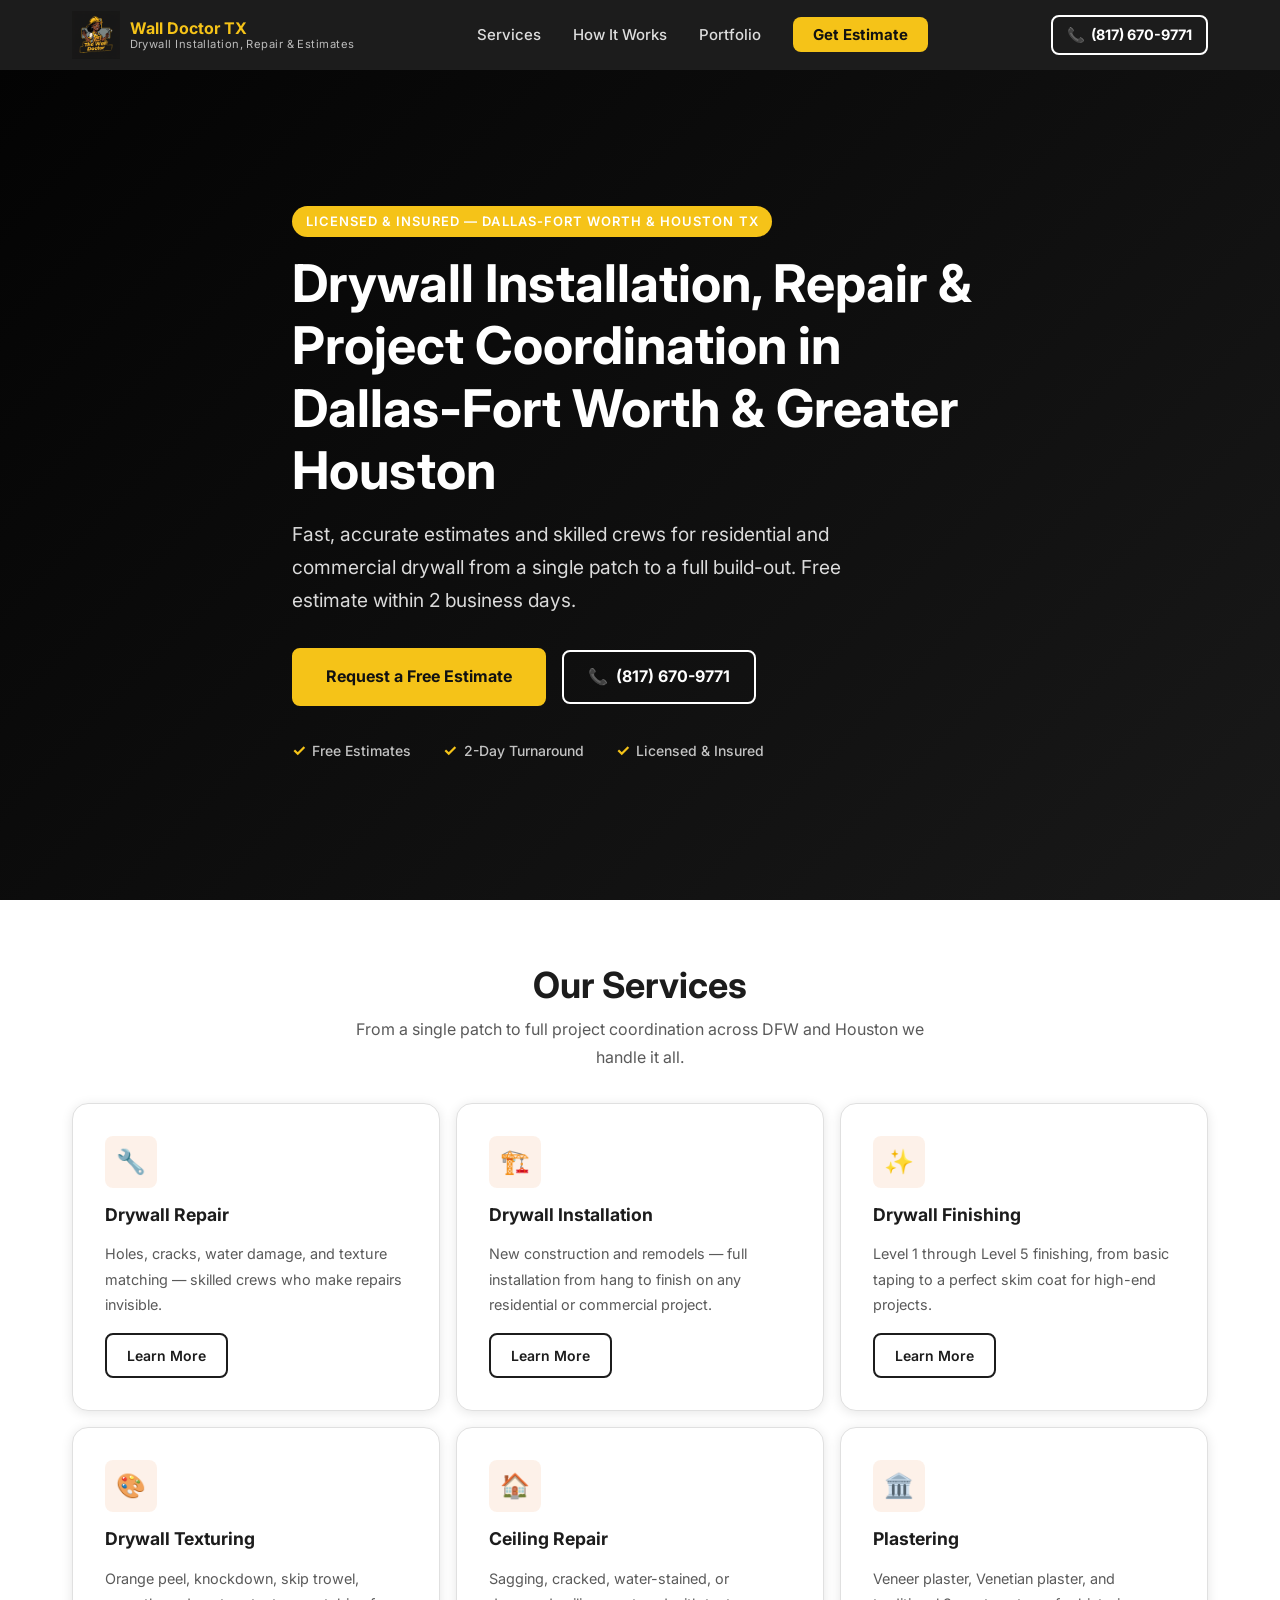
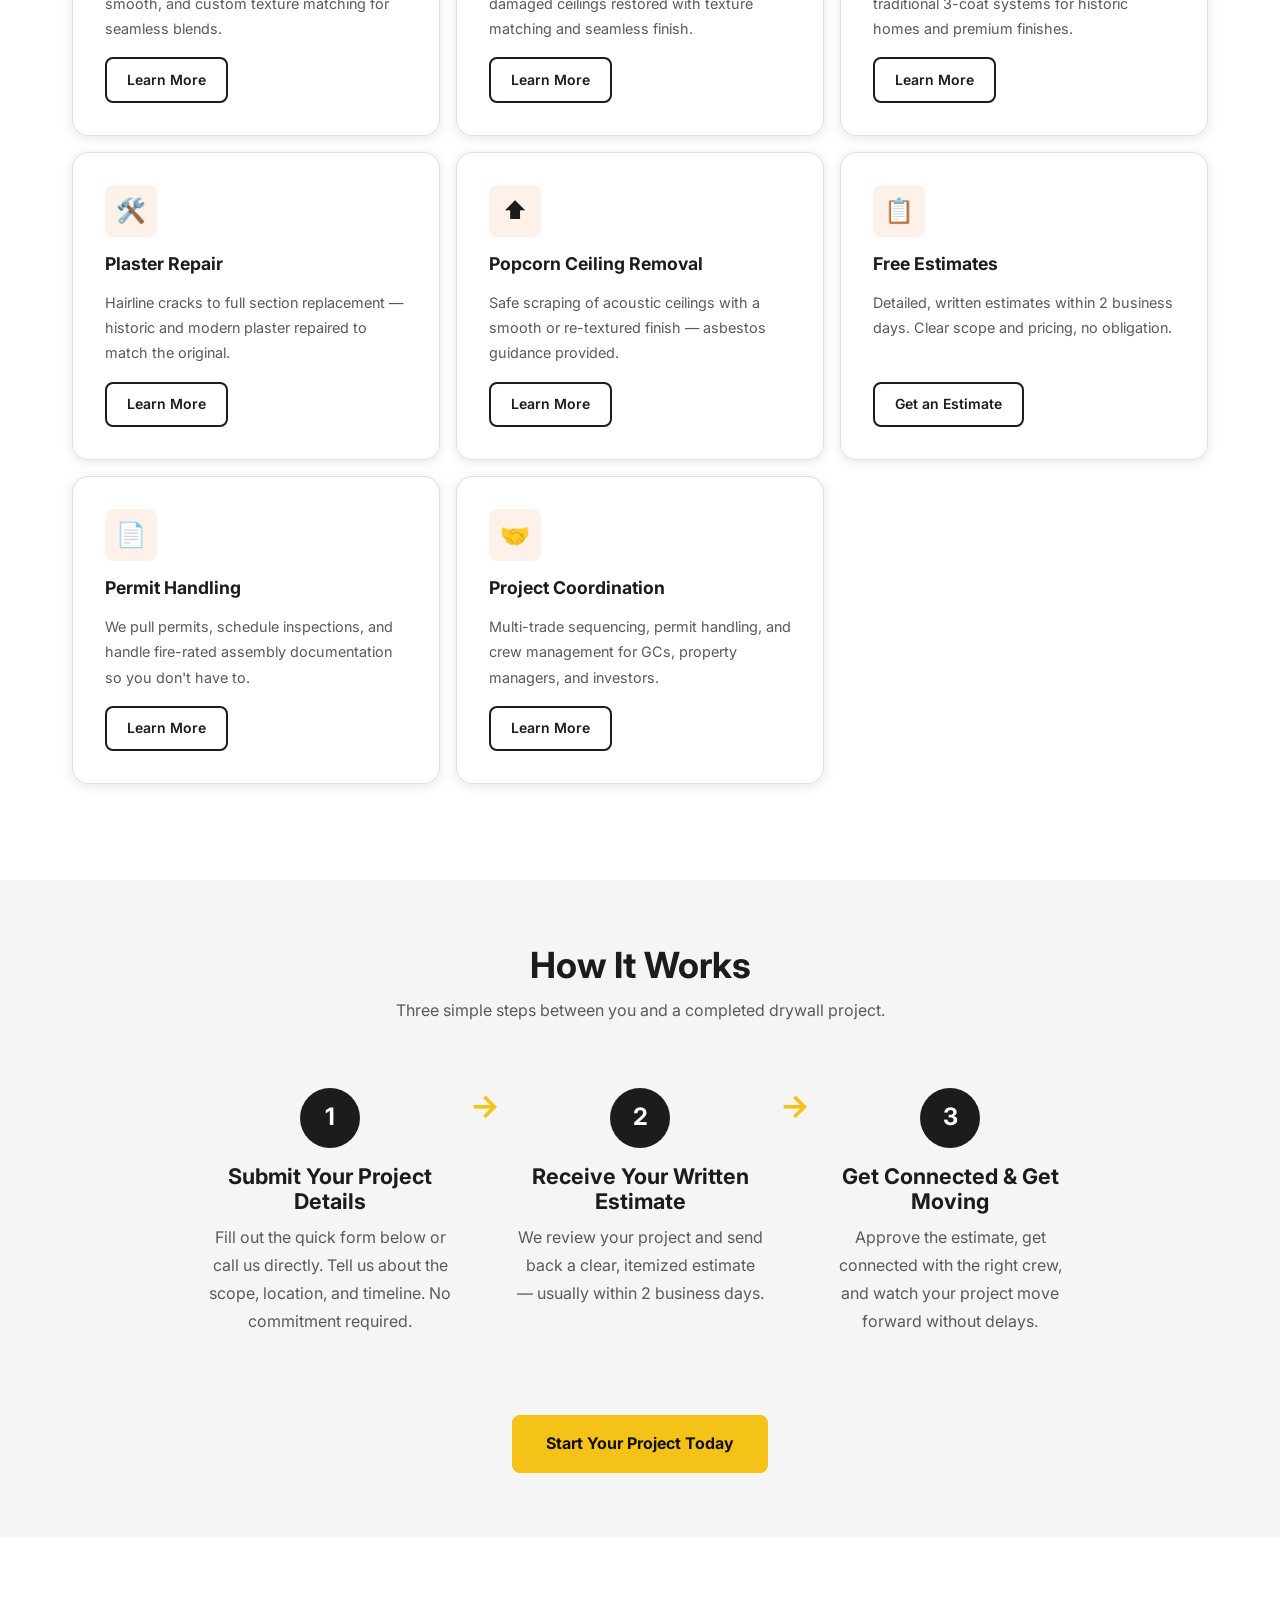
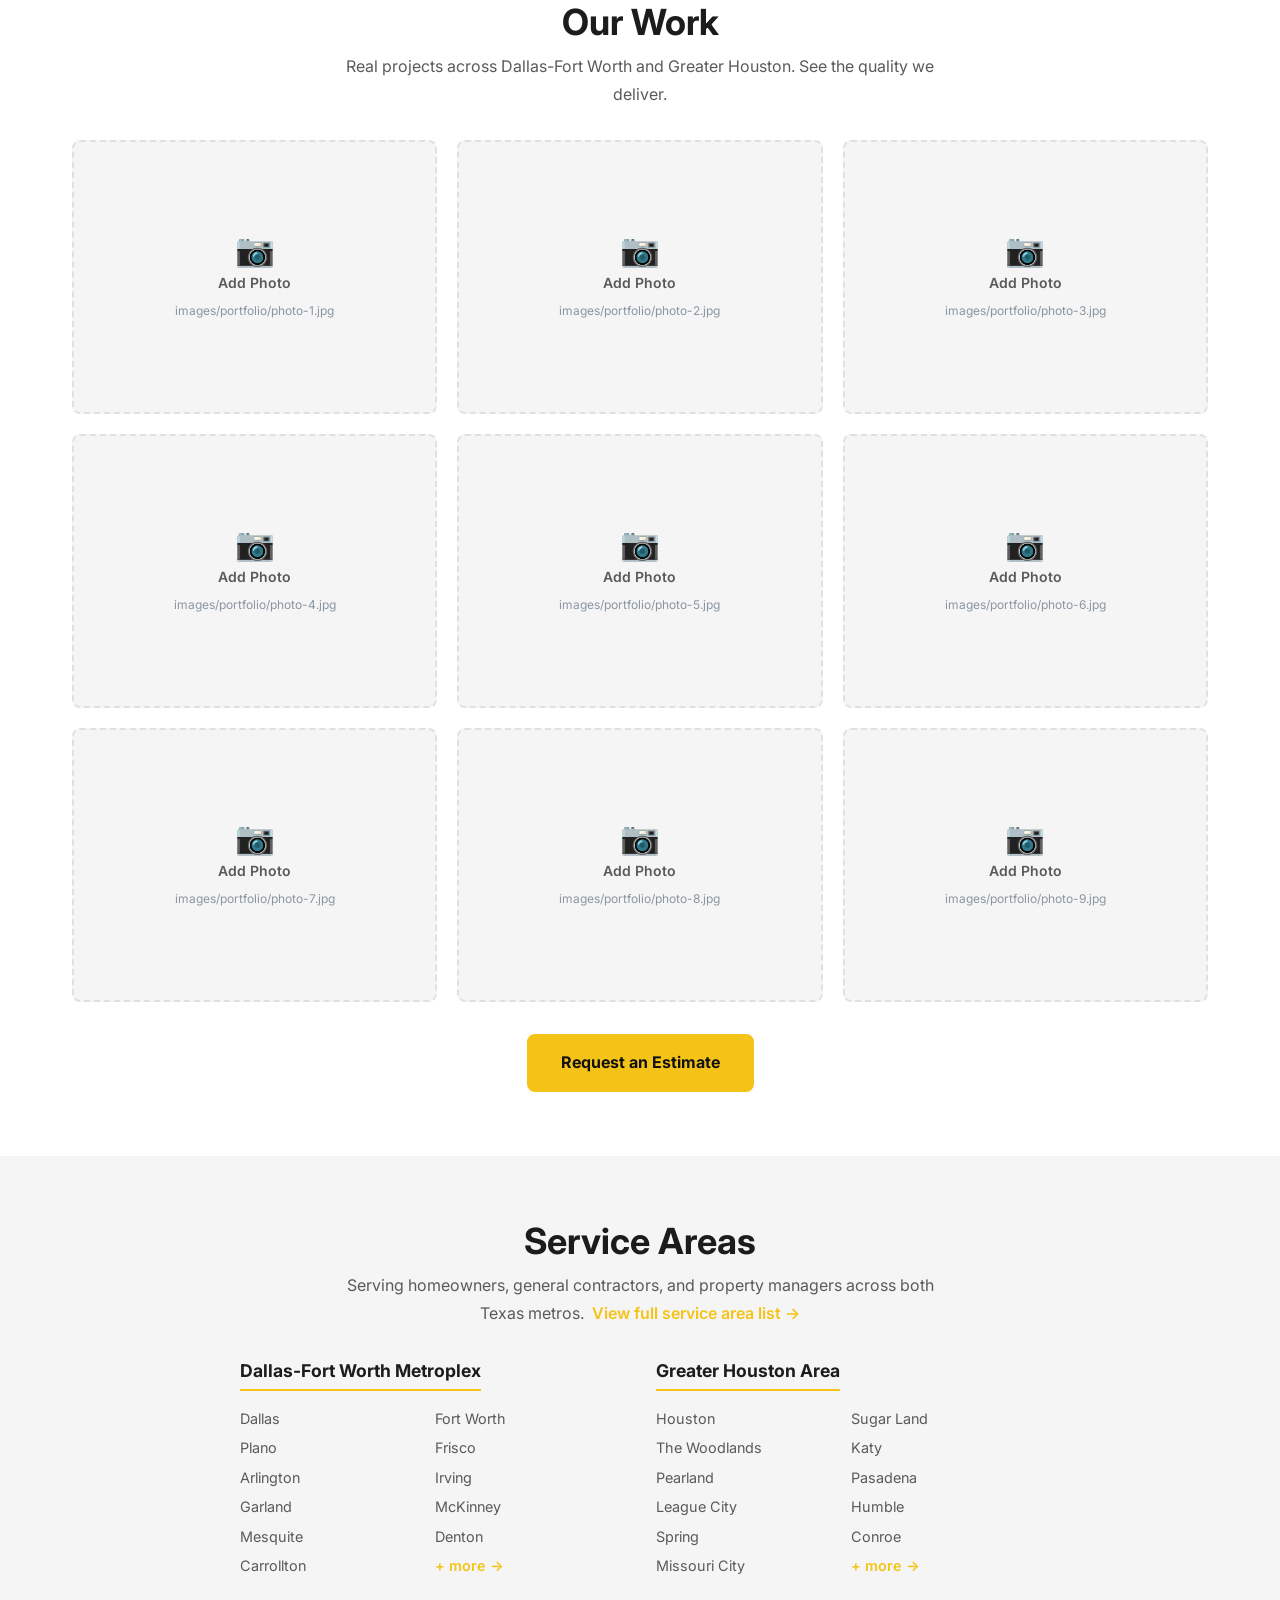
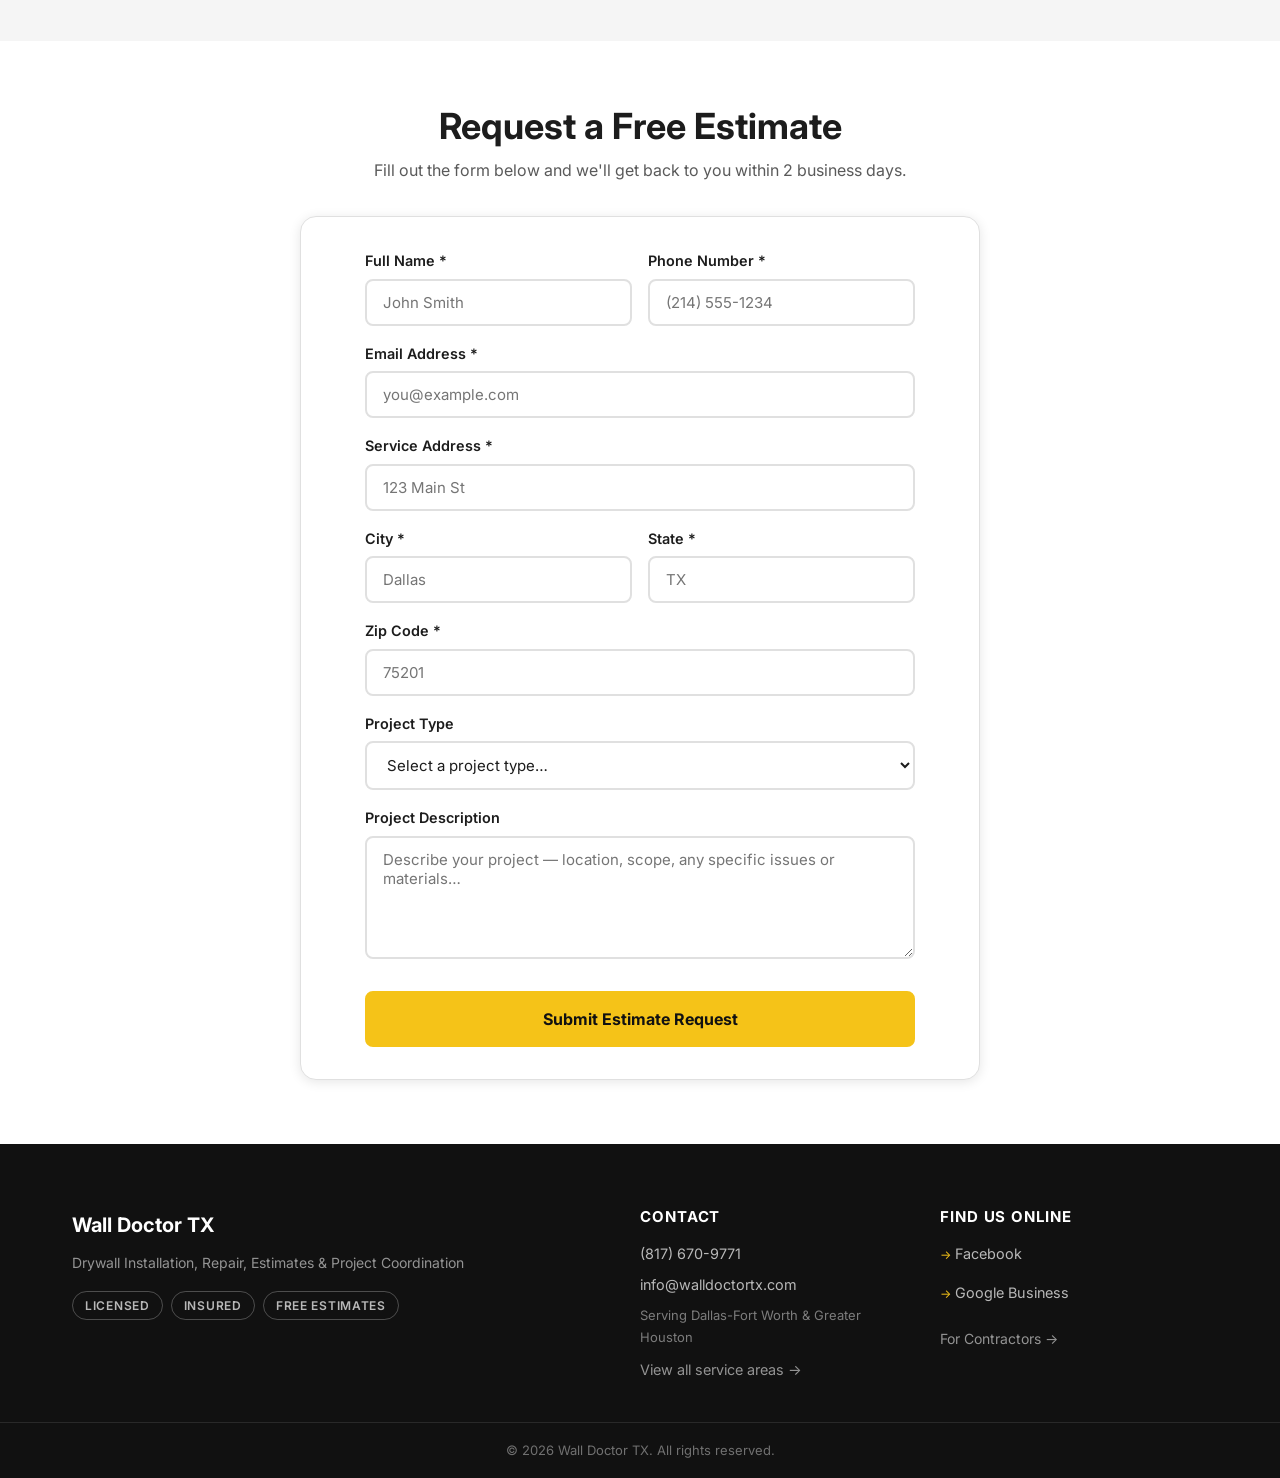
==== commit 0d50ed1f: "Updated Site number on header" ====
--- a/index.html
+++ b/index.html
@@ -99,13 +99,10 @@
 
         <div class="hero-actions">
           <a href="#estimate" class="btn btn-primary">Request a Free Estimate</a>
-          <a href="#how-it-works" class="btn btn-outline-white">See How It Works</a>
-        </div>
-
-        <p class="hero-phone">
-          <span aria-hidden="true">📞</span>
-          Call or text: <a href="tel:+18176709771">(817) 670-9771</a>
-        </p>
+          <a href="tel:+18176709771" class="btn btn-phone-hero">
+            <span aria-hidden="true">📞</span> (817) 670-9771
+          </a>
+        </div>
 
         <div class="hero-trust">
           <span class="trust-item">Free Estimates</span>
--- a/css/styles.css
+++ b/css/styles.css
@@ -965,31 +965,28 @@
   gap: 6px;
   font-size: 0.9rem;
   font-weight: 700;
-  color: var(--color-navy-dark);
+  color: var(--color-white);
   text-decoration: none;
   white-space: nowrap;
   padding: 6px 14px;
-  border: 2px solid var(--color-orange);
+  border: 2px solid var(--color-white);
   border-radius: var(--radius-md);
-  transition: background-color 0.18s, color 0.18s;
-}
-.nav-phone:hover {
-  background-color: var(--color-orange);
-  color: #fff;
-}
-
-/* ── Hero phone line ─────────────────────────────────── */
-.hero-phone {
-  margin: 0 0 1.25rem;
+}
+
+/* ── Hero phone button ───────────────────────────────── */
+.btn-phone-hero {
+  display: inline-flex;
+  align-items: center;
+  gap: 8px;
+  font-weight: 700;
+  color: var(--color-white);
+  text-decoration: none;
+  border: 2px solid var(--color-white);
+  border-radius: var(--radius-md);
+  padding: 0.75rem 1.5rem;
   font-size: 1rem;
-  color: rgba(255,255,255,0.85);
-}
-.hero-phone a {
-  color: var(--color-yellow);
-  font-weight: 700;
-  text-decoration: none;
-}
-.hero-phone a:hover { text-decoration: underline; }
+  font-family: var(--font-primary);
+}
 
 /* ── AI Chat floating widget ─────────────────────────── */
 
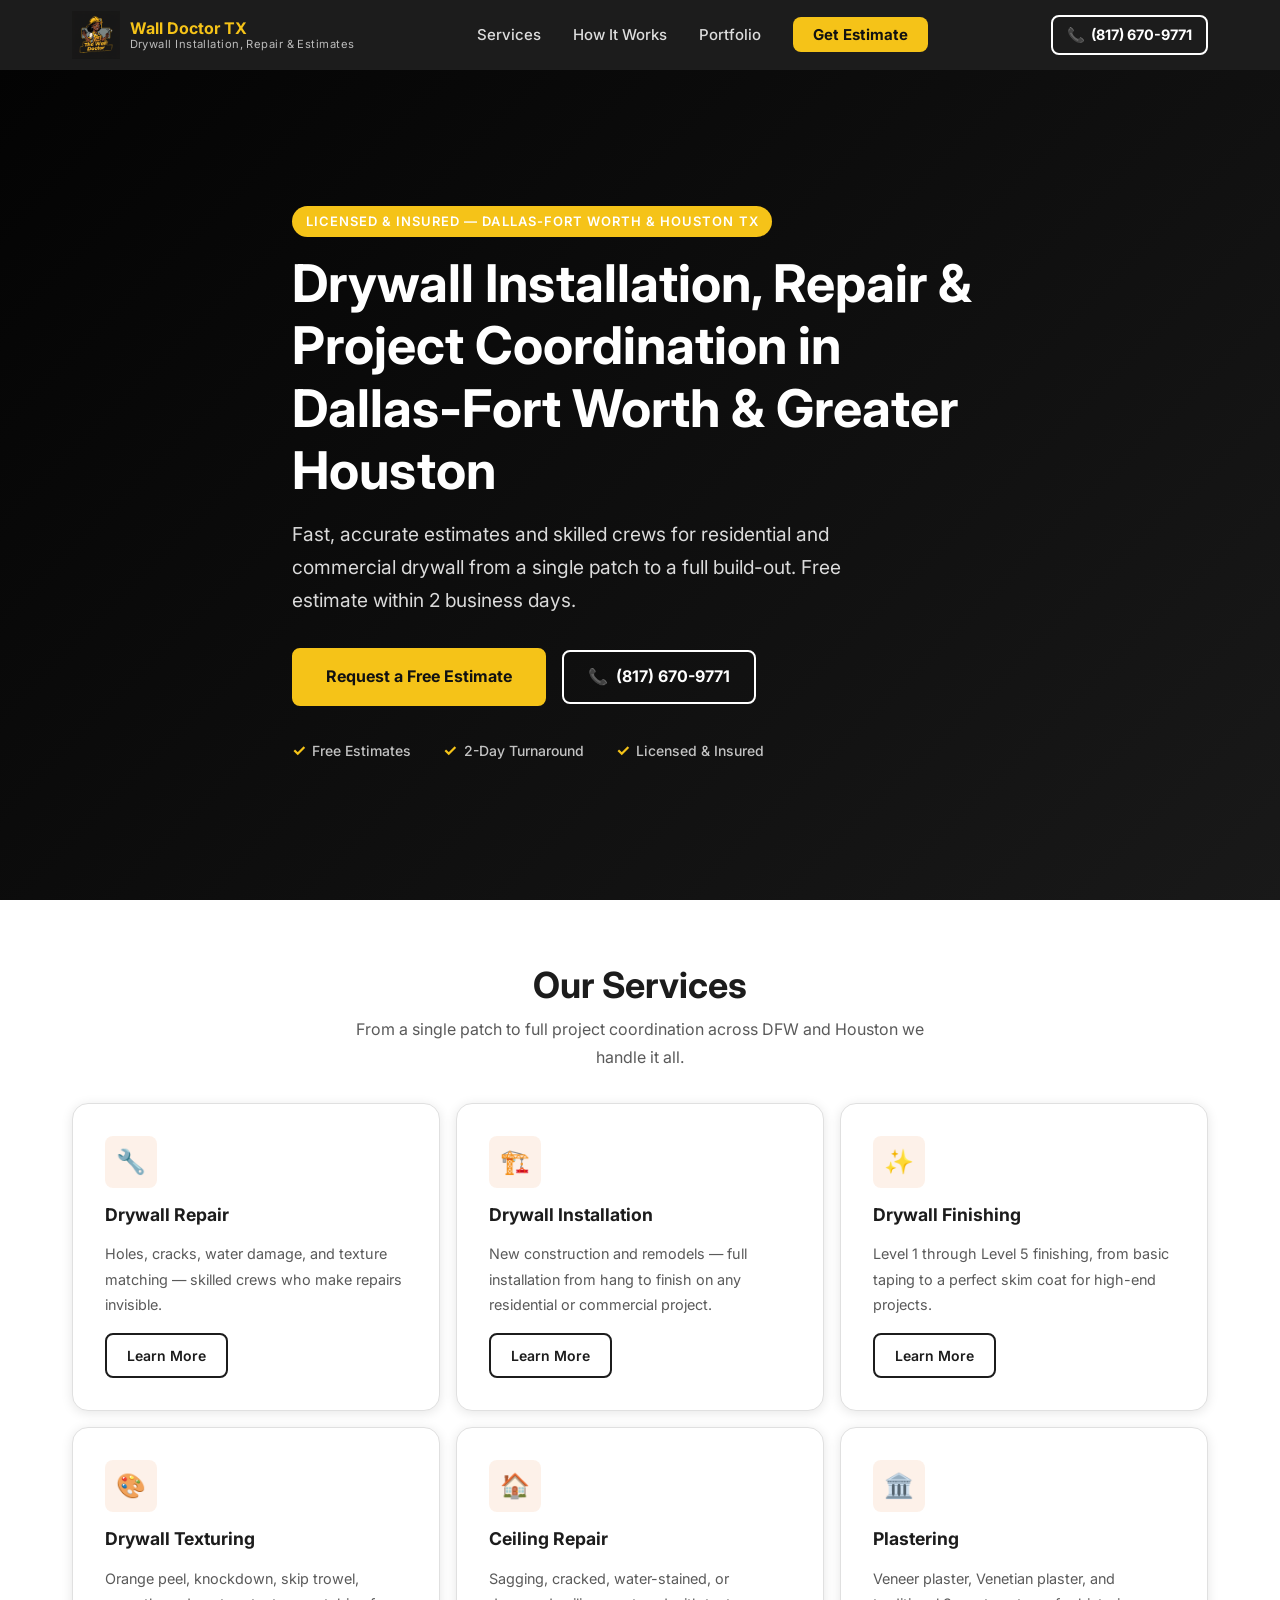
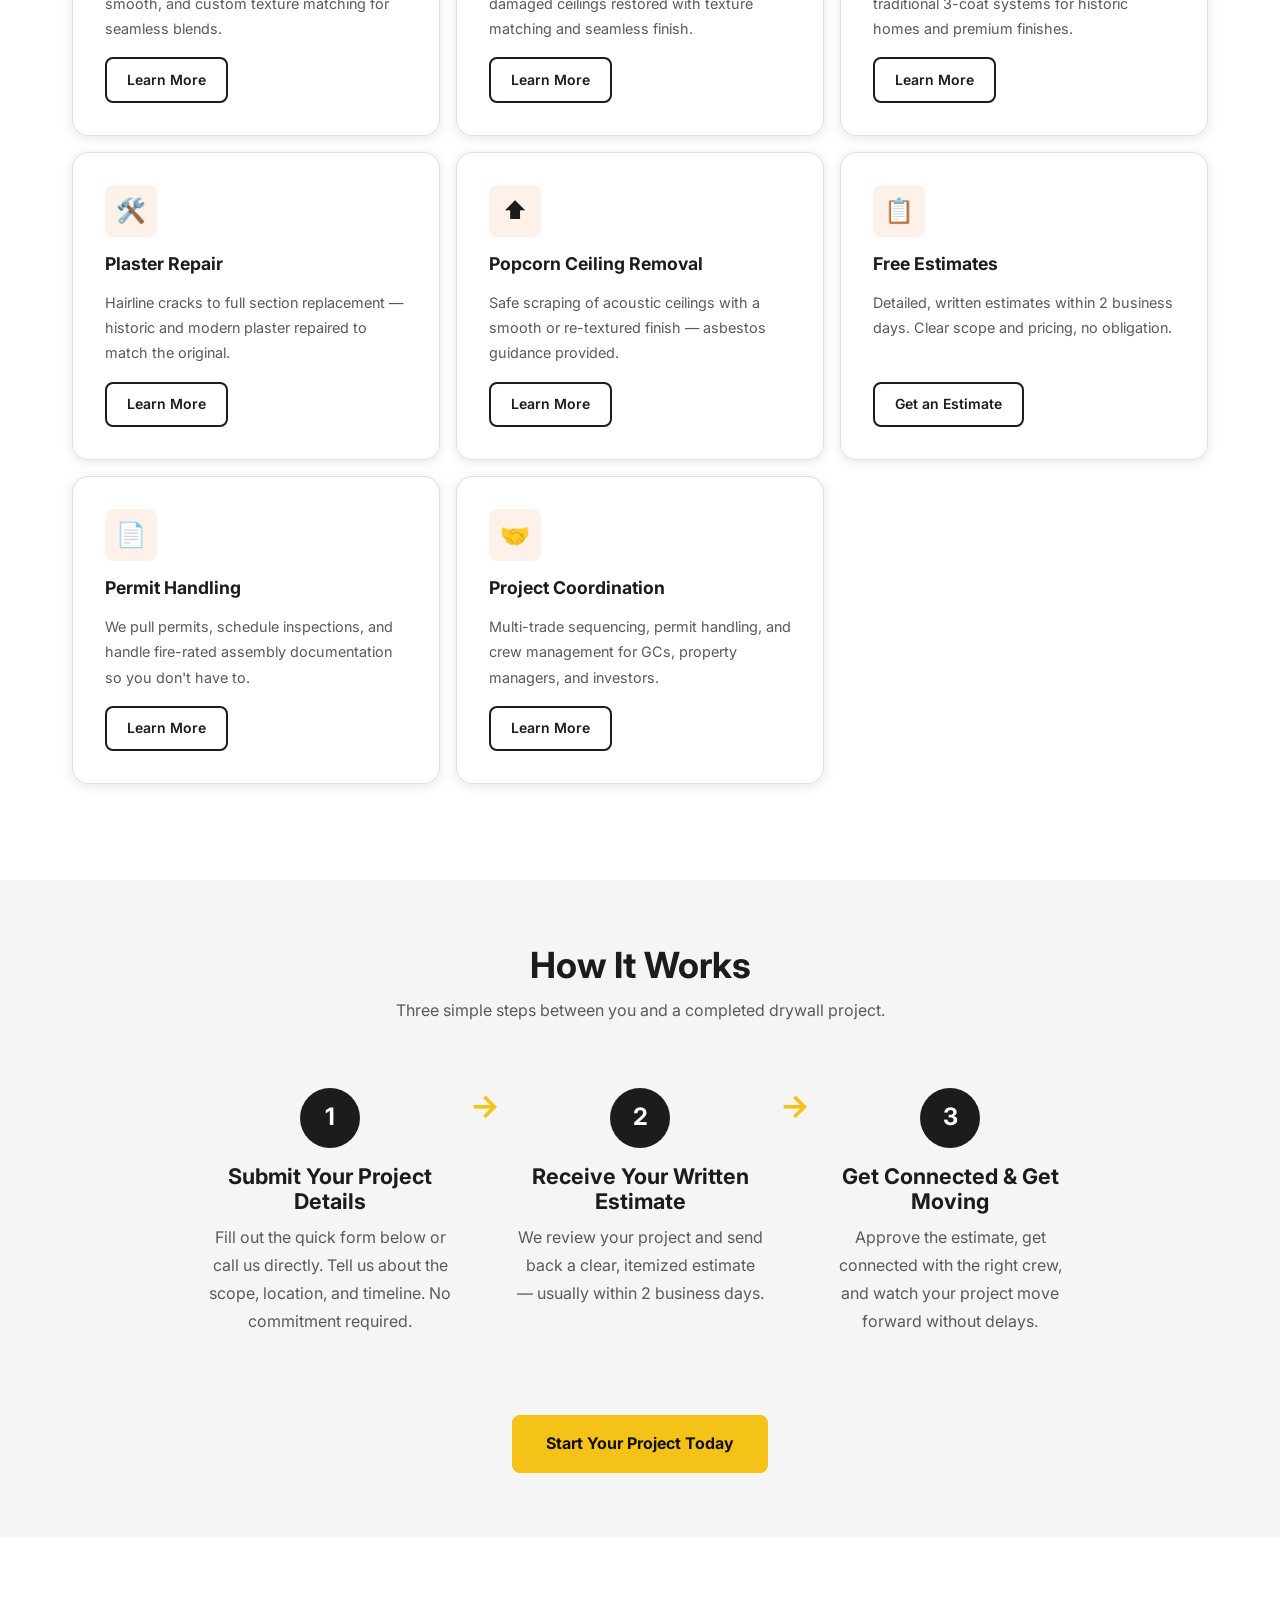
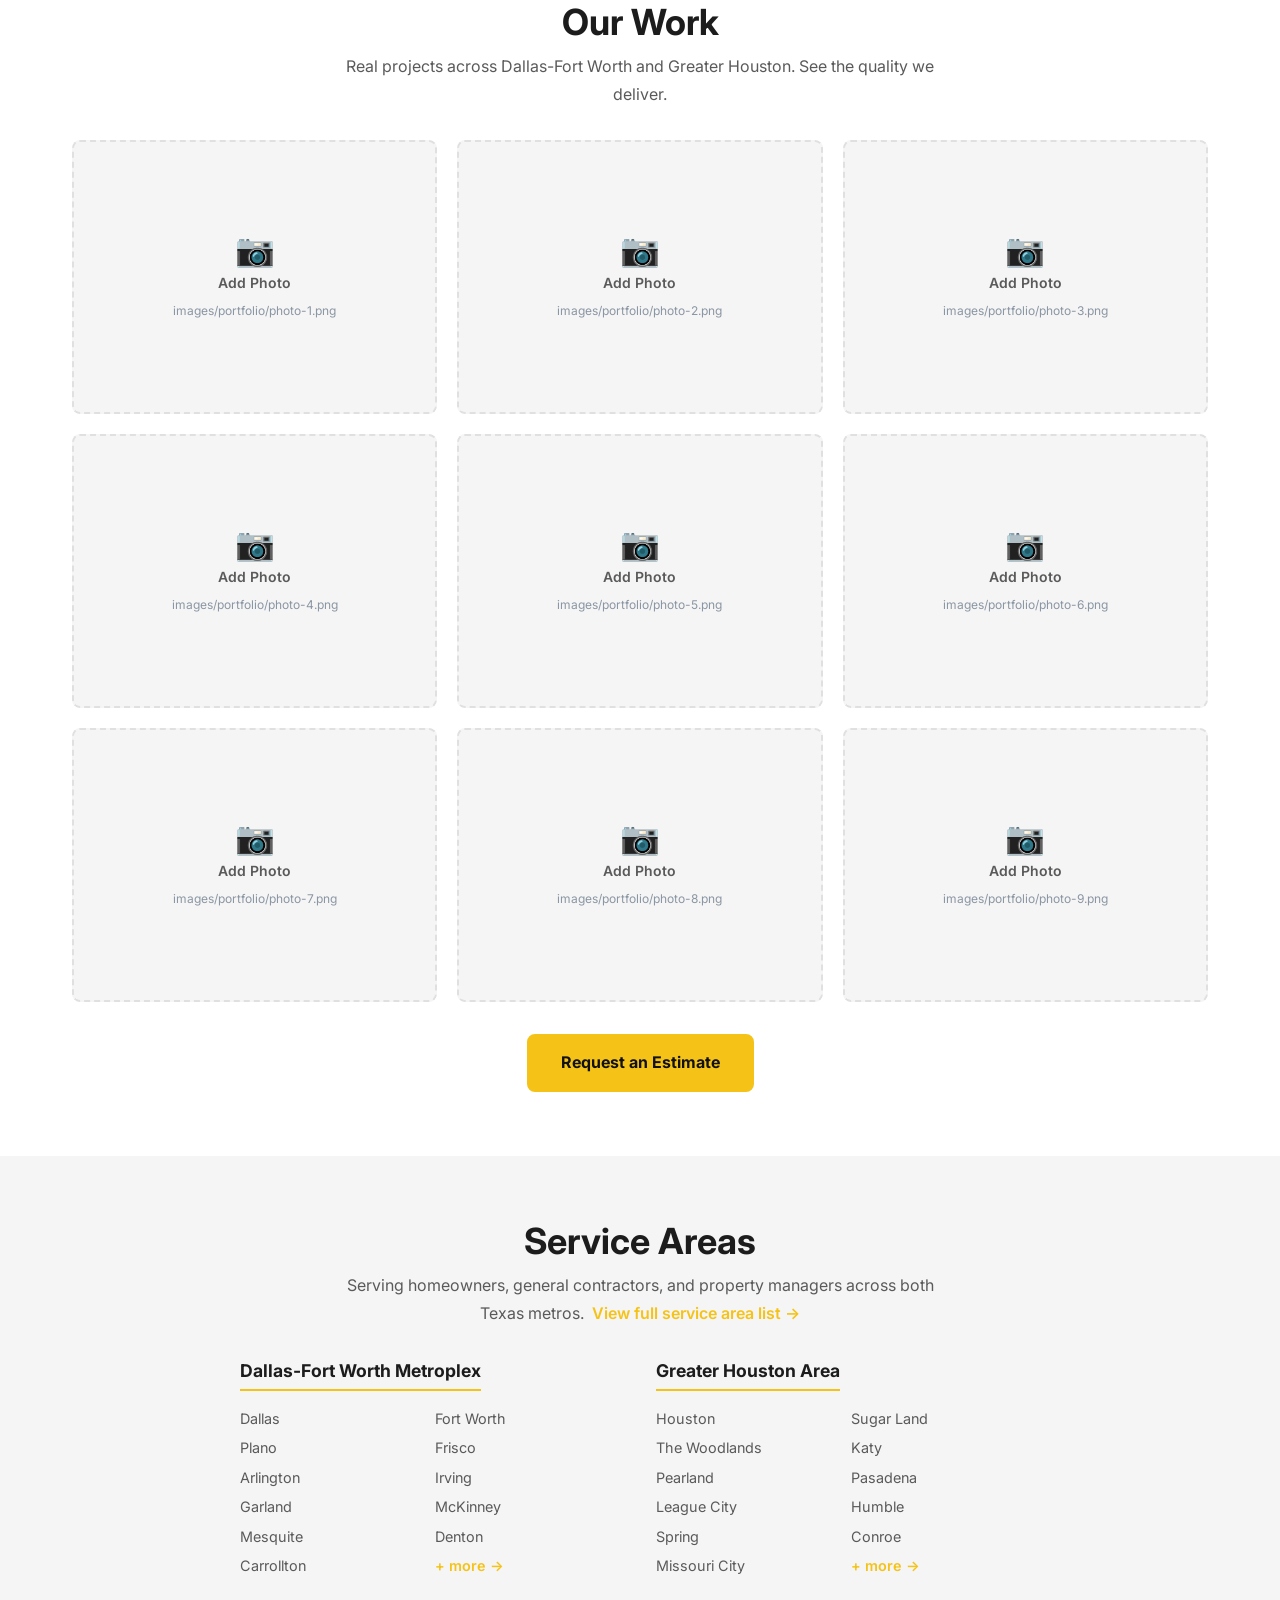
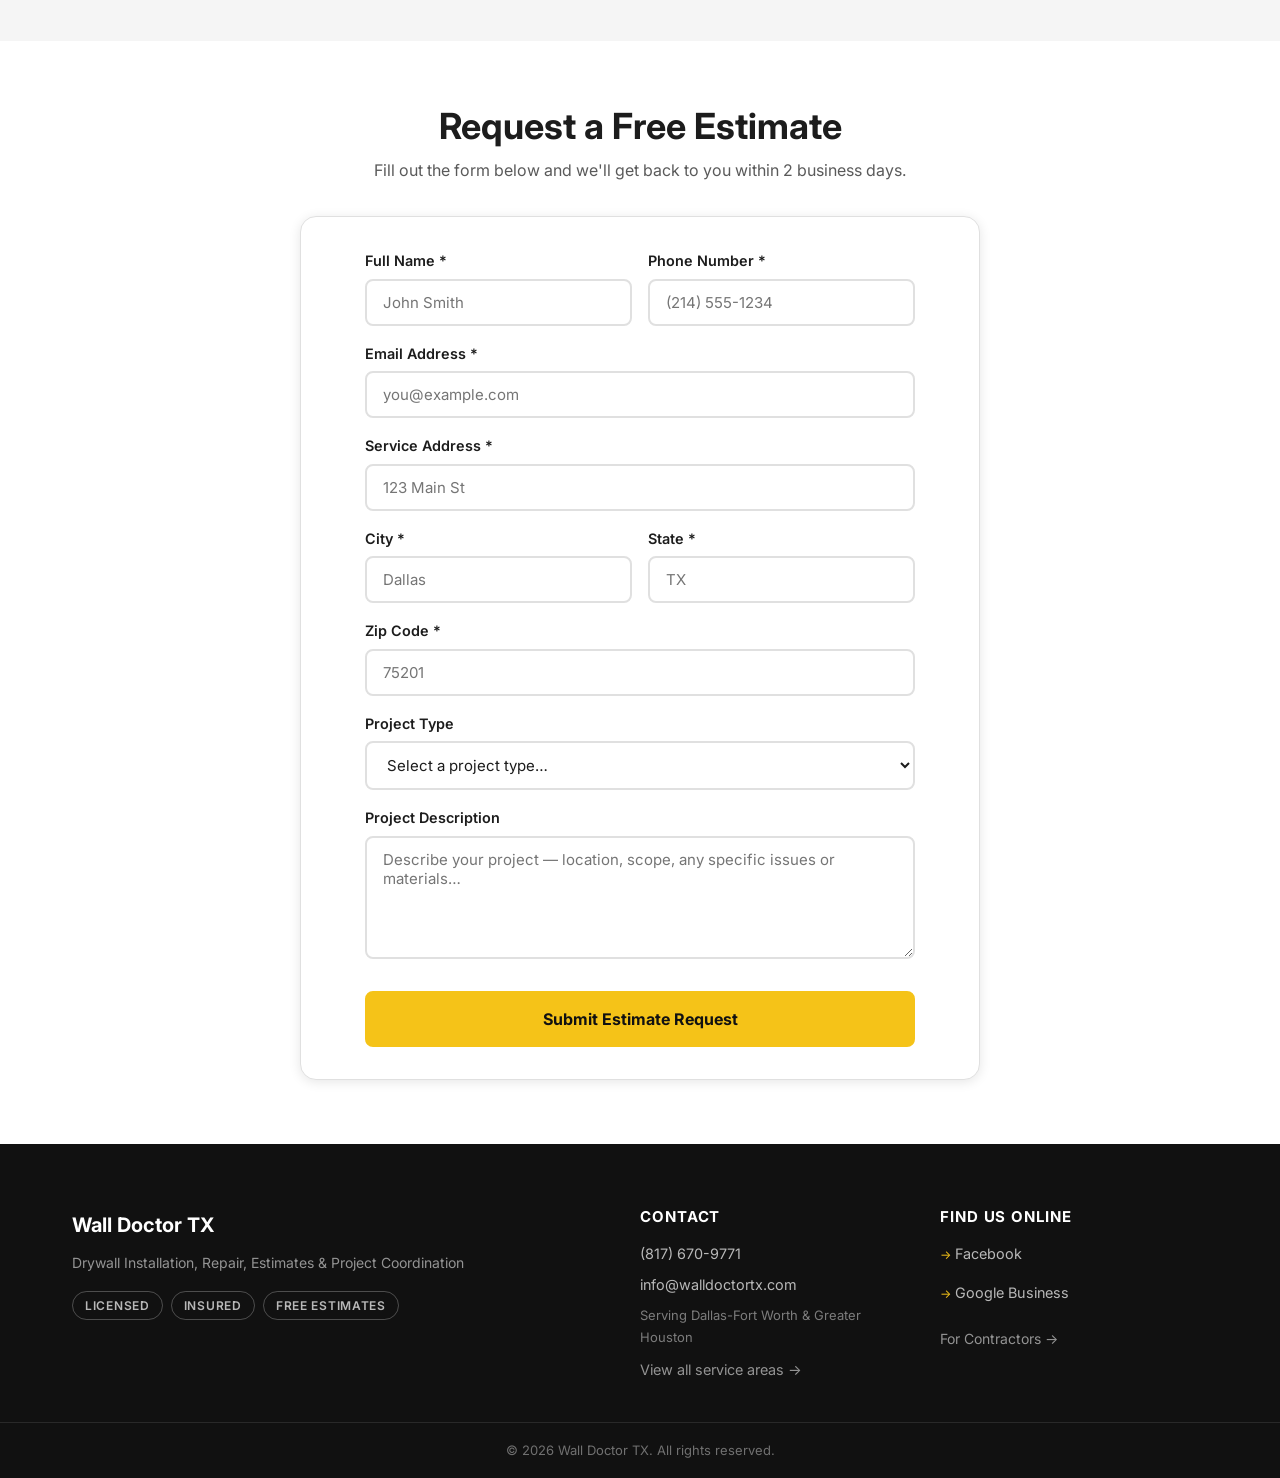
==== commit 9e60056d: "Updated portolio photos to be .png" ====
--- a/index.html
+++ b/index.html
@@ -282,9 +282,9 @@
           <div class="portfolio-placeholder">
             <span class="ph-icon" aria-hidden="true">📷</span>
             <span class="ph-label">Add Photo</span>
-            <span class="ph-hint">images/portfolio/photo-1.jpg</span>
-          </div>
-          <!-- <img src="images/portfolio/photo-1.jpg" alt="Drywall repair project — [describe project here]" loading="lazy"> -->
+            <span class="ph-hint">images/portfolio/photo-1.png</span>
+          </div>
+          <!-- <img src="images/portfolio/photo-1.png" alt="Drywall repair project — [describe project here]" loading="lazy"> -->
         </div>
 
         <!-- Slot 2 -->
@@ -292,9 +292,9 @@
           <div class="portfolio-placeholder">
             <span class="ph-icon" aria-hidden="true">📷</span>
             <span class="ph-label">Add Photo</span>
-            <span class="ph-hint">images/portfolio/photo-2.jpg</span>
-          </div>
-          <!-- <img src="images/portfolio/photo-2.jpg" alt="Drywall repair project — [describe project here]" loading="lazy"> -->
+            <span class="ph-hint">images/portfolio/photo-2.png</span>
+          </div>
+          <!-- <img src="images/portfolio/photo-2.png" alt="Drywall repair project — [describe project here]" loading="lazy"> -->
         </div>
 
         <!-- Slot 3 -->
@@ -302,9 +302,9 @@
           <div class="portfolio-placeholder">
             <span class="ph-icon" aria-hidden="true">📷</span>
             <span class="ph-label">Add Photo</span>
-            <span class="ph-hint">images/portfolio/photo-3.jpg</span>
-          </div>
-          <!-- <img src="images/portfolio/photo-3.jpg" alt="Drywall repair project — [describe project here]" loading="lazy"> -->
+            <span class="ph-hint">images/portfolio/photo-3.png</span>
+          </div>
+          <!-- <img src="images/portfolio/photo-3.png" alt="Drywall repair project — [describe project here]" loading="lazy"> -->
         </div>
 
         <!-- Slot 4 -->
@@ -312,9 +312,9 @@
           <div class="portfolio-placeholder">
             <span class="ph-icon" aria-hidden="true">📷</span>
             <span class="ph-label">Add Photo</span>
-            <span class="ph-hint">images/portfolio/photo-4.jpg</span>
-          </div>
-          <!-- <img src="images/portfolio/photo-4.jpg" alt="Drywall repair project — [describe project here]" loading="lazy"> -->
+            <span class="ph-hint">images/portfolio/photo-4.png</span>
+          </div>
+          <!-- <img src="images/portfolio/photo-4.png" alt="Drywall repair project — [describe project here]" loading="lazy"> -->
         </div>
 
         <!-- Slot 5 -->
@@ -322,9 +322,9 @@
           <div class="portfolio-placeholder">
             <span class="ph-icon" aria-hidden="true">📷</span>
             <span class="ph-label">Add Photo</span>
-            <span class="ph-hint">images/portfolio/photo-5.jpg</span>
-          </div>
-          <!-- <img src="images/portfolio/photo-5.jpg" alt="Drywall repair project — [describe project here]" loading="lazy"> -->
+            <span class="ph-hint">images/portfolio/photo-5.png</span>
+          </div>
+          <!-- <img src="images/portfolio/photo-5.png" alt="Drywall repair project — [describe project here]" loading="lazy"> -->
         </div>
 
         <!-- Slot 6 -->
@@ -332,9 +332,9 @@
           <div class="portfolio-placeholder">
             <span class="ph-icon" aria-hidden="true">📷</span>
             <span class="ph-label">Add Photo</span>
-            <span class="ph-hint">images/portfolio/photo-6.jpg</span>
-          </div>
-          <!-- <img src="images/portfolio/photo-6.jpg" alt="Drywall repair project — [describe project here]" loading="lazy"> -->
+            <span class="ph-hint">images/portfolio/photo-6.png</span>
+          </div>
+          <!-- <img src="images/portfolio/photo-6.png" alt="Drywall repair project — [describe project here]" loading="lazy"> -->
         </div>
 
         <!-- Slot 7 -->
@@ -342,9 +342,9 @@
           <div class="portfolio-placeholder">
             <span class="ph-icon" aria-hidden="true">📷</span>
             <span class="ph-label">Add Photo</span>
-            <span class="ph-hint">images/portfolio/photo-7.jpg</span>
-          </div>
-          <!-- <img src="images/portfolio/photo-7.jpg" alt="Drywall repair project — [describe project here]" loading="lazy"> -->
+            <span class="ph-hint">images/portfolio/photo-7.png</span>
+          </div>
+          <!-- <img src="images/portfolio/photo-7.png" alt="Drywall repair project — [describe project here]" loading="lazy"> -->
         </div>
 
         <!-- Slot 8 -->
@@ -352,9 +352,9 @@
           <div class="portfolio-placeholder">
             <span class="ph-icon" aria-hidden="true">📷</span>
             <span class="ph-label">Add Photo</span>
-            <span class="ph-hint">images/portfolio/photo-8.jpg</span>
-          </div>
-          <!-- <img src="images/portfolio/photo-8.jpg" alt="Drywall repair project — [describe project here]" loading="lazy"> -->
+            <span class="ph-hint">images/portfolio/photo-8.png</span>
+          </div>
+          <!-- <img src="images/portfolio/photo-8.png" alt="Drywall repair project — [describe project here]" loading="lazy"> -->
         </div>
 
         <!-- Slot 9 -->
@@ -362,9 +362,9 @@
           <div class="portfolio-placeholder">
             <span class="ph-icon" aria-hidden="true">📷</span>
             <span class="ph-label">Add Photo</span>
-            <span class="ph-hint">images/portfolio/photo-9.jpg</span>
-          </div>
-          <!-- <img src="images/portfolio/photo-9.jpg" alt="Drywall repair project — [describe project here]" loading="lazy"> -->
+            <span class="ph-hint">images/portfolio/photo-9.png</span>
+          </div>
+          <!-- <img src="images/portfolio/photo-9.png" alt="Drywall repair project — [describe project here]" loading="lazy"> -->
         </div>
 
       </div><!-- /.portfolio-grid -->
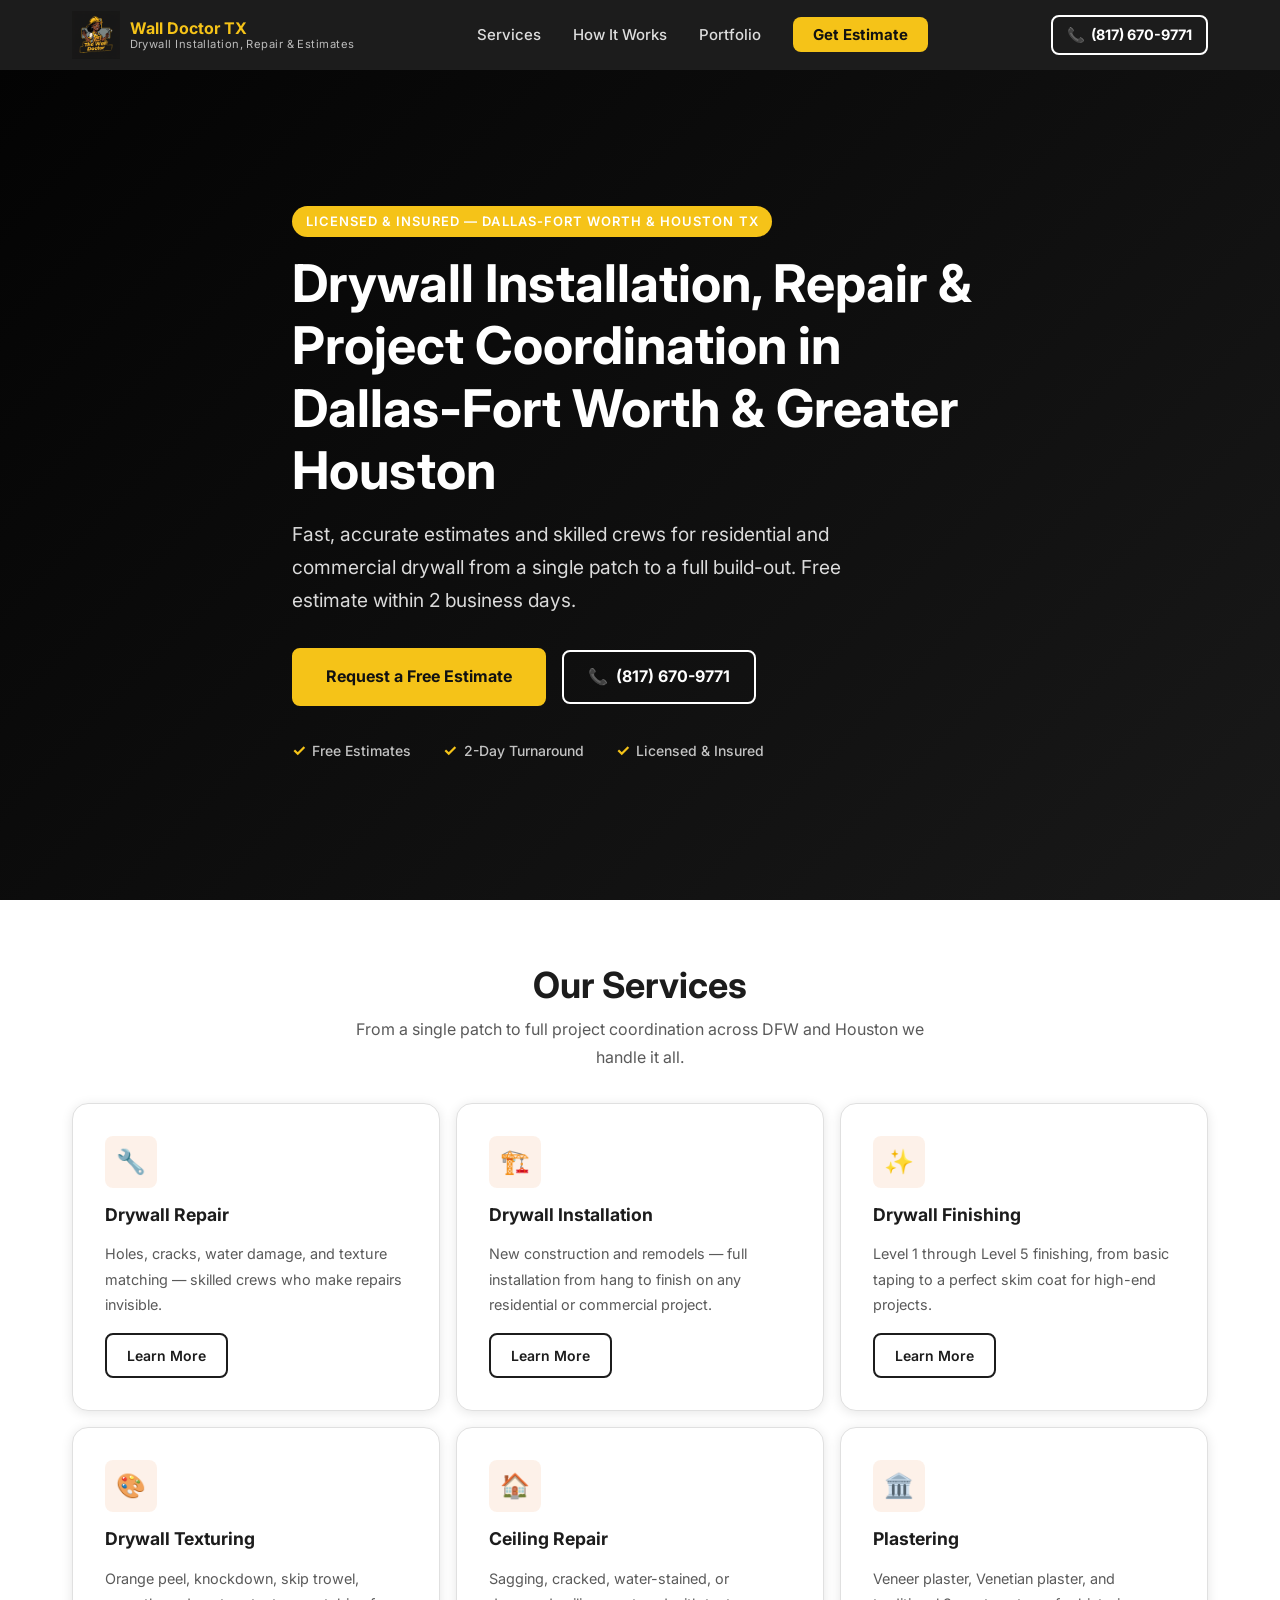
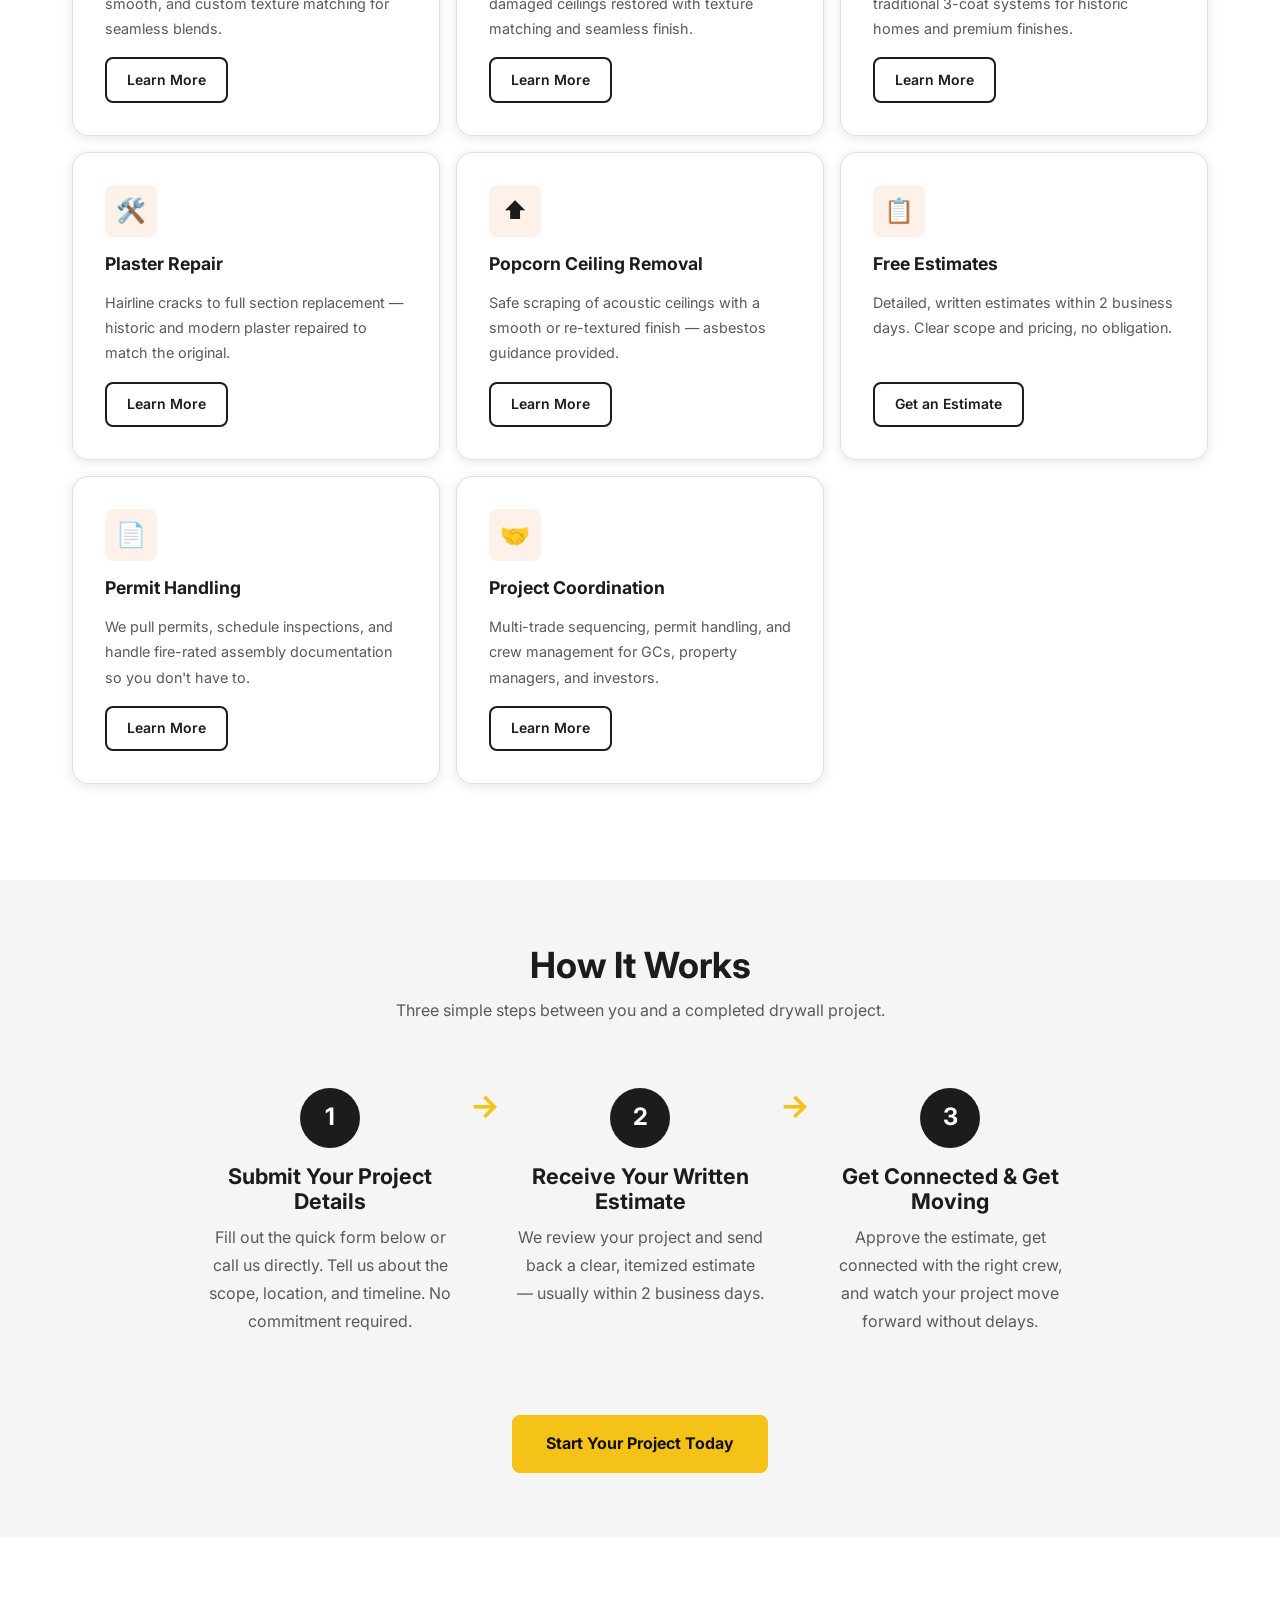
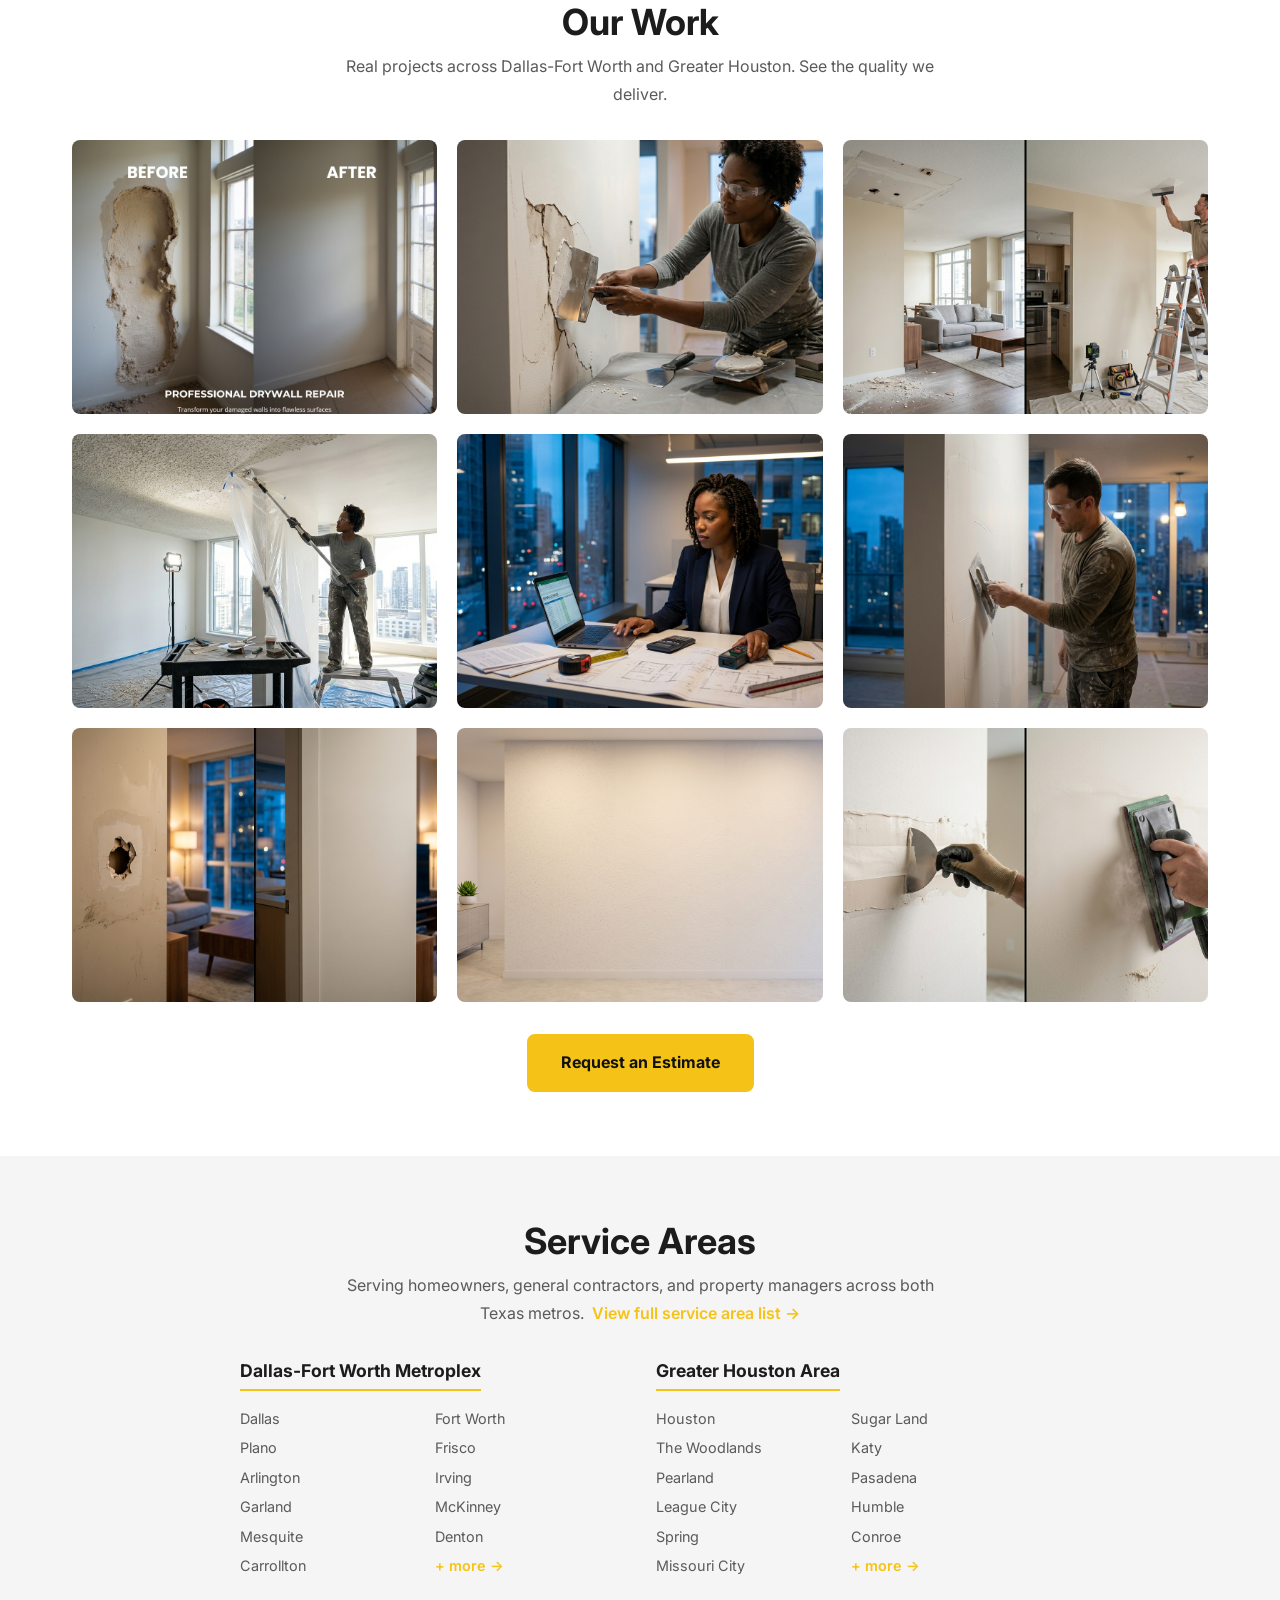
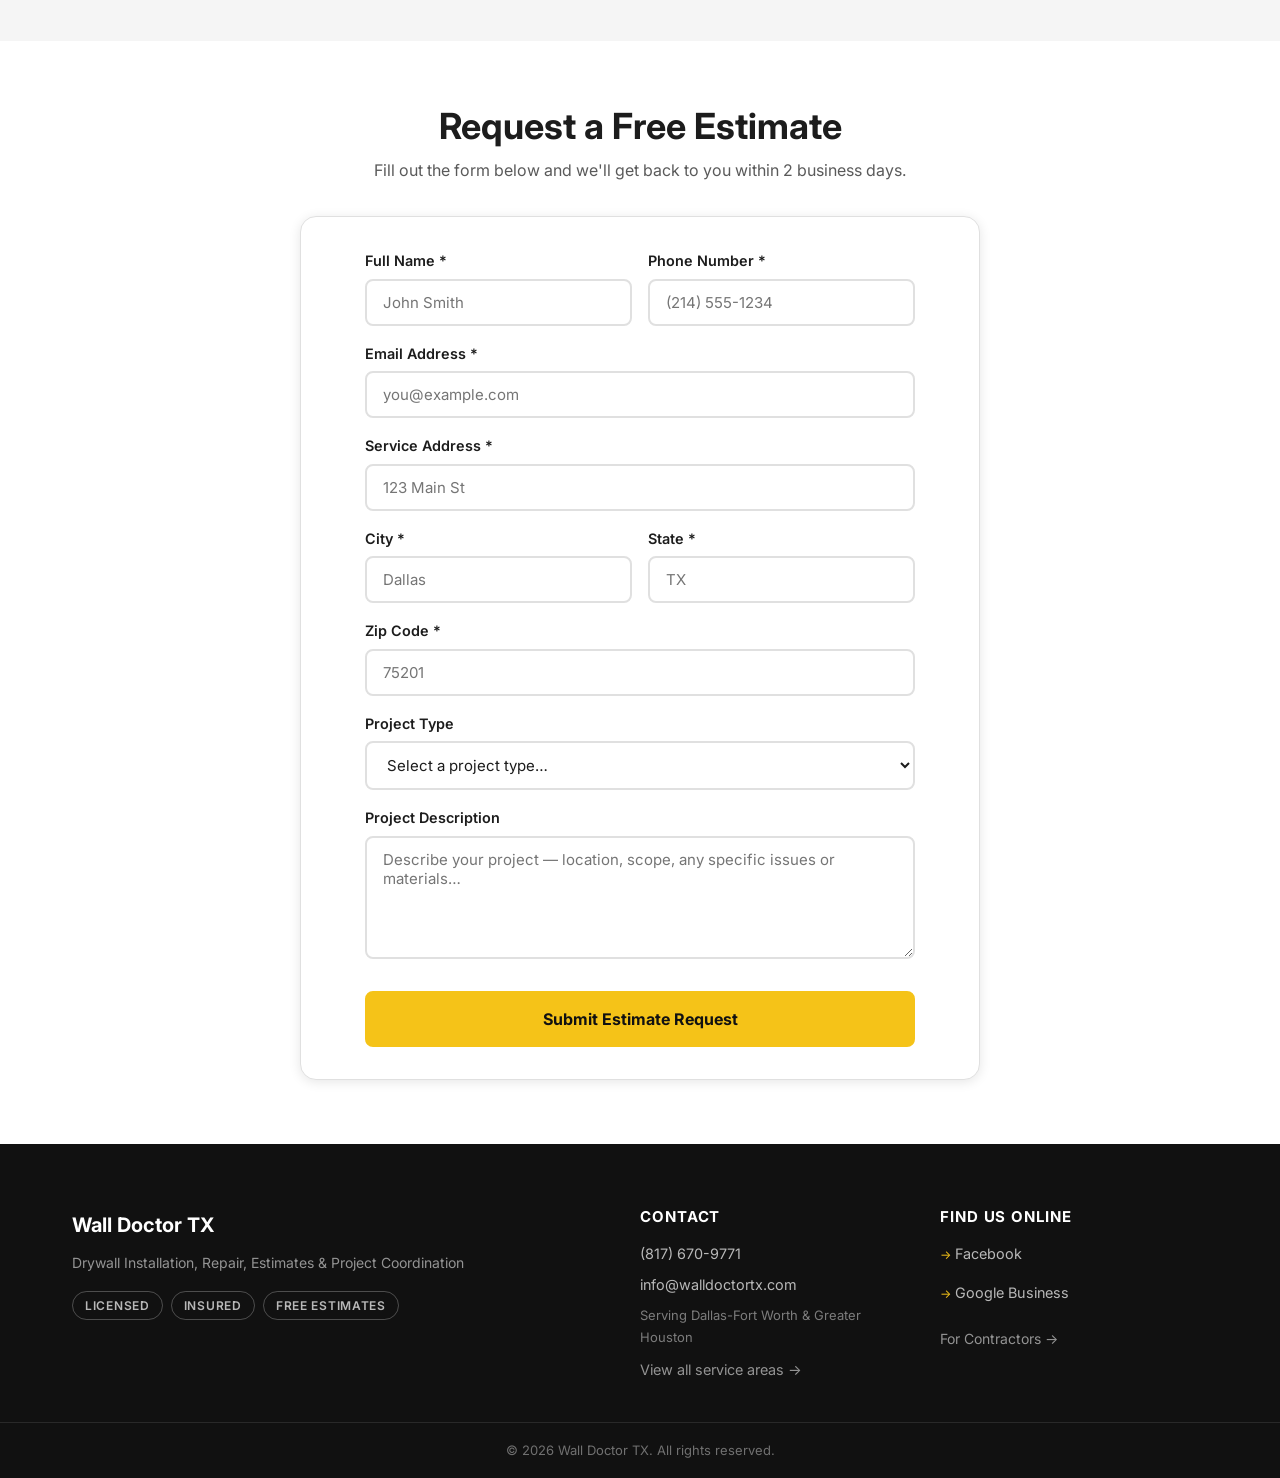
==== commit 9a4ec9db: "Updated portfolio photos, VAPI number and chat widget" ====
--- a/index.html
+++ b/index.html
@@ -284,7 +284,7 @@
             <span class="ph-label">Add Photo</span>
             <span class="ph-hint">images/portfolio/photo-1.png</span>
           </div>
-          <!-- <img src="images/portfolio/photo-1.png" alt="Drywall repair project — [describe project here]" loading="lazy"> -->
+          <img src="images/portfolio/photo-1.png" alt="Drywall repair project — [describe project here]" loading="lazy">
         </div>
 
         <!-- Slot 2 -->
@@ -294,7 +294,7 @@
             <span class="ph-label">Add Photo</span>
             <span class="ph-hint">images/portfolio/photo-2.png</span>
           </div>
-          <!-- <img src="images/portfolio/photo-2.png" alt="Drywall repair project — [describe project here]" loading="lazy"> -->
+          <img src="images/portfolio/photo-2.png" alt="Drywall repair project — [describe project here]" loading="lazy">
         </div>
 
         <!-- Slot 3 -->
@@ -304,7 +304,7 @@
             <span class="ph-label">Add Photo</span>
             <span class="ph-hint">images/portfolio/photo-3.png</span>
           </div>
-          <!-- <img src="images/portfolio/photo-3.png" alt="Drywall repair project — [describe project here]" loading="lazy"> -->
+          <img src="images/portfolio/photo-3.png" alt="Drywall repair project — [describe project here]" loading="lazy">
         </div>
 
         <!-- Slot 4 -->
@@ -314,7 +314,7 @@
             <span class="ph-label">Add Photo</span>
             <span class="ph-hint">images/portfolio/photo-4.png</span>
           </div>
-          <!-- <img src="images/portfolio/photo-4.png" alt="Drywall repair project — [describe project here]" loading="lazy"> -->
+          <img src="images/portfolio/photo-4.png" alt="Drywall repair project — [describe project here]" loading="lazy">
         </div>
 
         <!-- Slot 5 -->
@@ -324,7 +324,7 @@
             <span class="ph-label">Add Photo</span>
             <span class="ph-hint">images/portfolio/photo-5.png</span>
           </div>
-          <!-- <img src="images/portfolio/photo-5.png" alt="Drywall repair project — [describe project here]" loading="lazy"> -->
+          <img src="images/portfolio/photo-5.png" alt="Drywall repair project — [describe project here]" loading="lazy">
         </div>
 
         <!-- Slot 6 -->
@@ -334,7 +334,7 @@
             <span class="ph-label">Add Photo</span>
             <span class="ph-hint">images/portfolio/photo-6.png</span>
           </div>
-          <!-- <img src="images/portfolio/photo-6.png" alt="Drywall repair project — [describe project here]" loading="lazy"> -->
+          <img src="images/portfolio/photo-6.png" alt="Drywall repair project — [describe project here]" loading="lazy">
         </div>
 
         <!-- Slot 7 -->
@@ -344,7 +344,7 @@
             <span class="ph-label">Add Photo</span>
             <span class="ph-hint">images/portfolio/photo-7.png</span>
           </div>
-          <!-- <img src="images/portfolio/photo-7.png" alt="Drywall repair project — [describe project here]" loading="lazy"> -->
+          <img src="images/portfolio/photo-7.png" alt="Drywall repair project — [describe project here]" loading="lazy">
         </div>
 
         <!-- Slot 8 -->
@@ -354,7 +354,7 @@
             <span class="ph-label">Add Photo</span>
             <span class="ph-hint">images/portfolio/photo-8.png</span>
           </div>
-          <!-- <img src="images/portfolio/photo-8.png" alt="Drywall repair project — [describe project here]" loading="lazy"> -->
+          <img src="images/portfolio/photo-8.png" alt="Drywall repair project — [describe project here]" loading="lazy">
         </div>
 
         <!-- Slot 9 -->
@@ -364,7 +364,7 @@
             <span class="ph-label">Add Photo</span>
             <span class="ph-hint">images/portfolio/photo-9.png</span>
           </div>
-          <!-- <img src="images/portfolio/photo-9.png" alt="Drywall repair project — [describe project here]" loading="lazy"> -->
+          <img src="images/portfolio/photo-9.png" alt="Drywall repair project — [describe project here]" loading="lazy">
         </div>
 
       </div><!-- /.portfolio-grid -->
--- a/css/styles.css
+++ b/css/styles.css
@@ -587,6 +587,11 @@
   transform: scale(1.05);
 }
 
+/* Auto-hide placeholder once an <img> is uncommented in the same slot */
+.portfolio-item:has(img) .portfolio-placeholder {
+  display: none;
+}
+
 /* Placeholder shown until owner adds real photos */
 .portfolio-placeholder {
   width: 100%;
